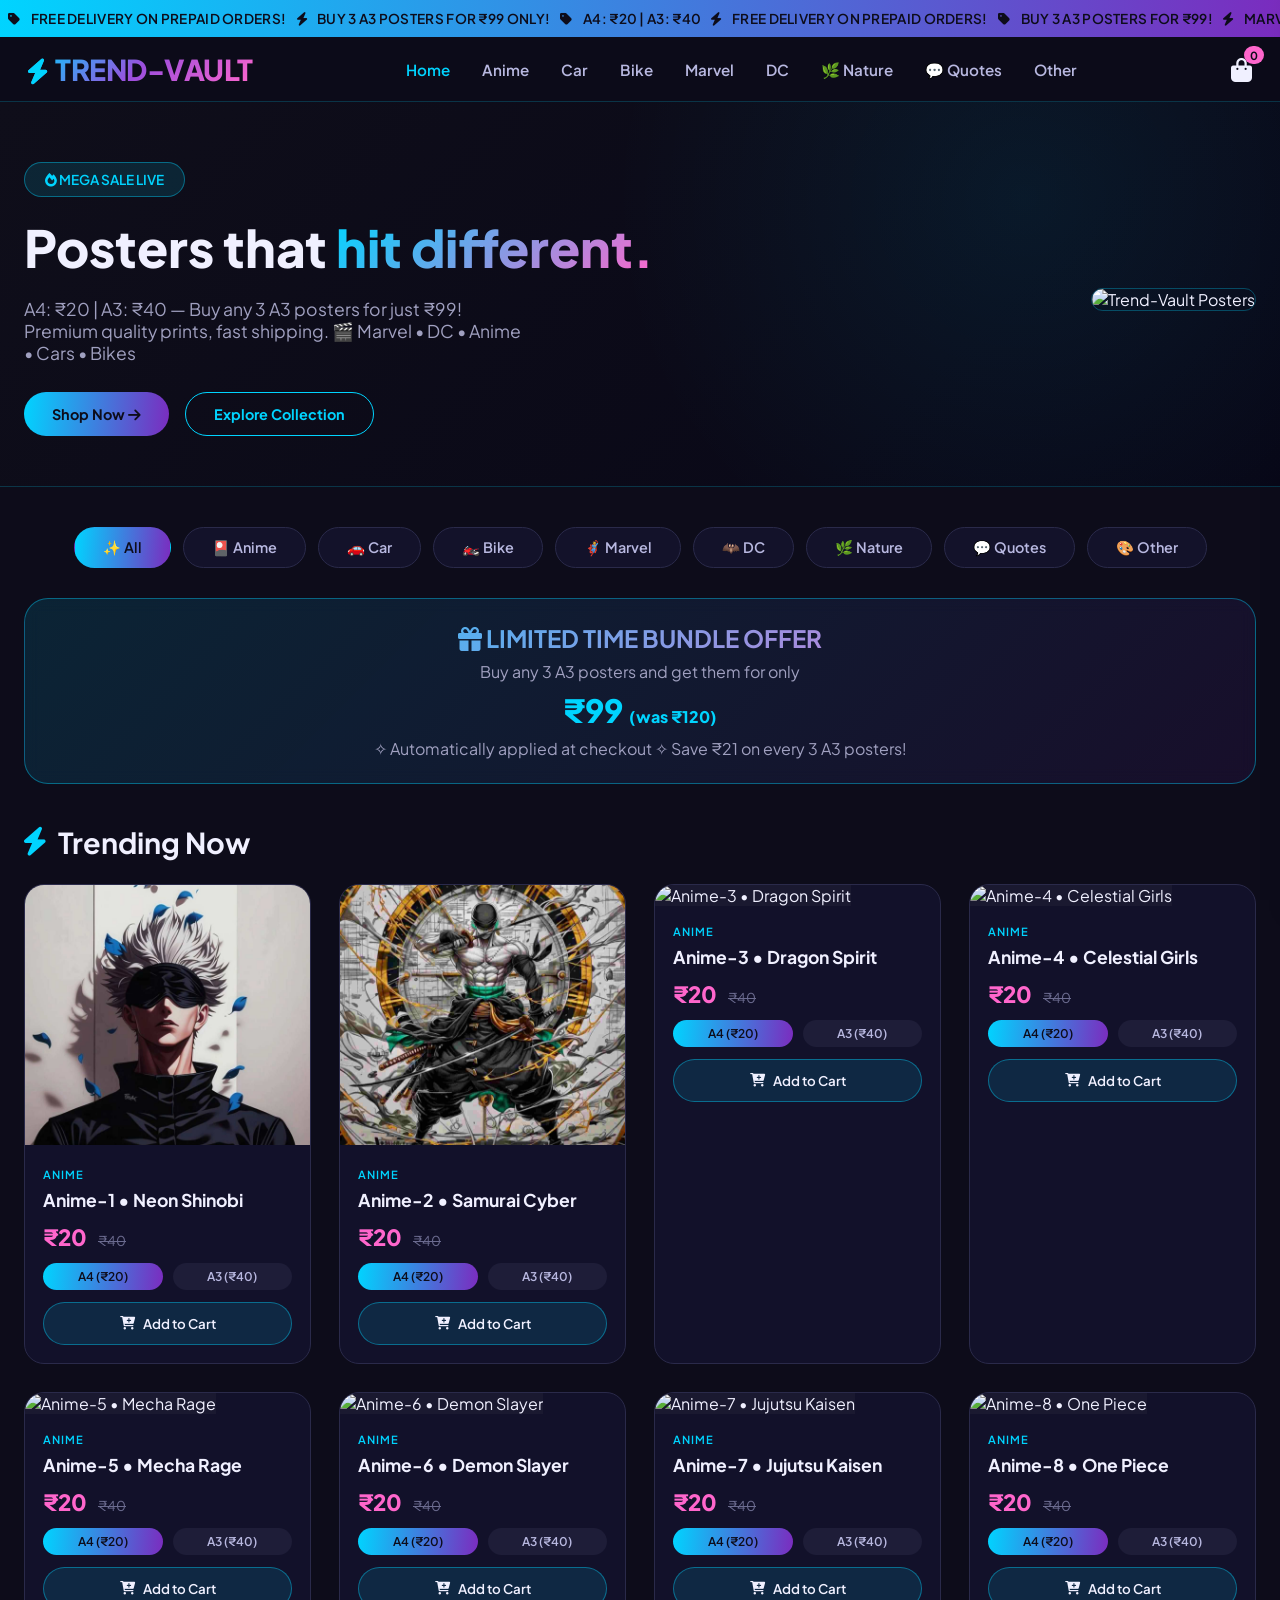
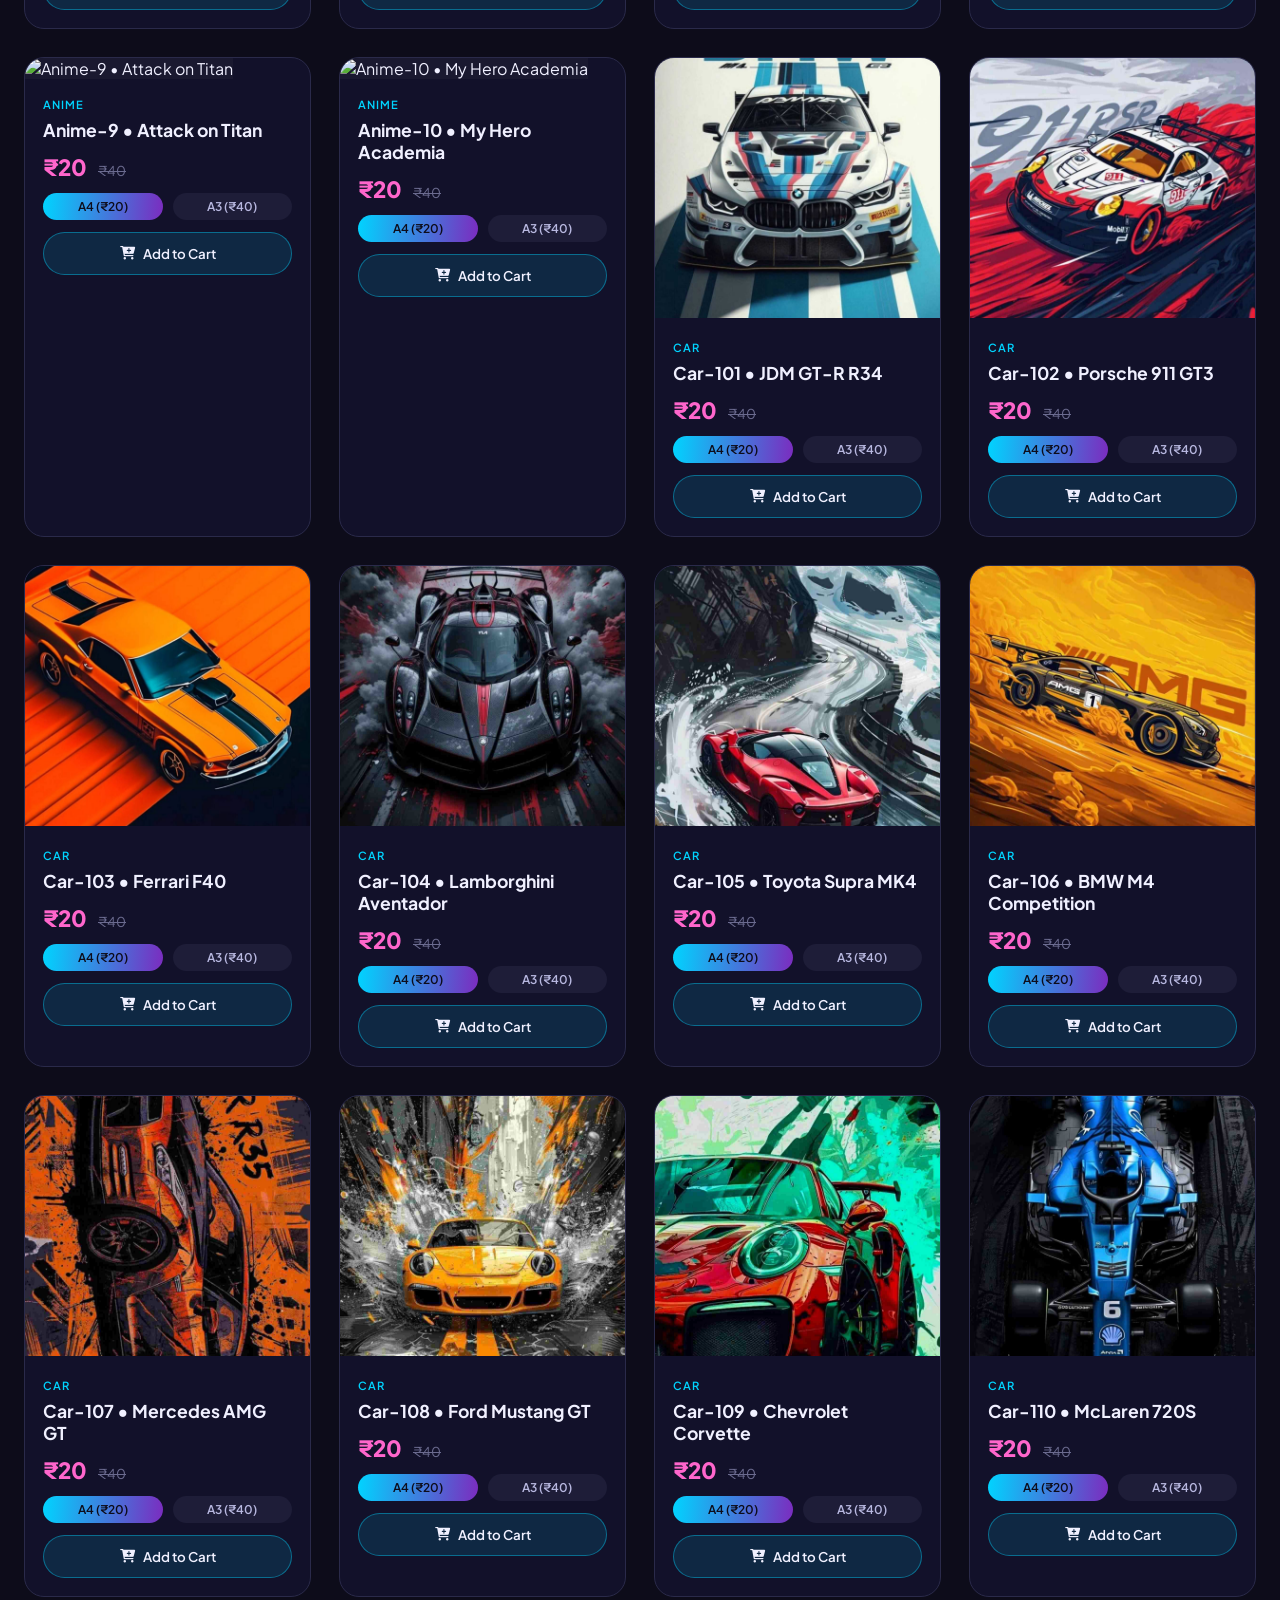
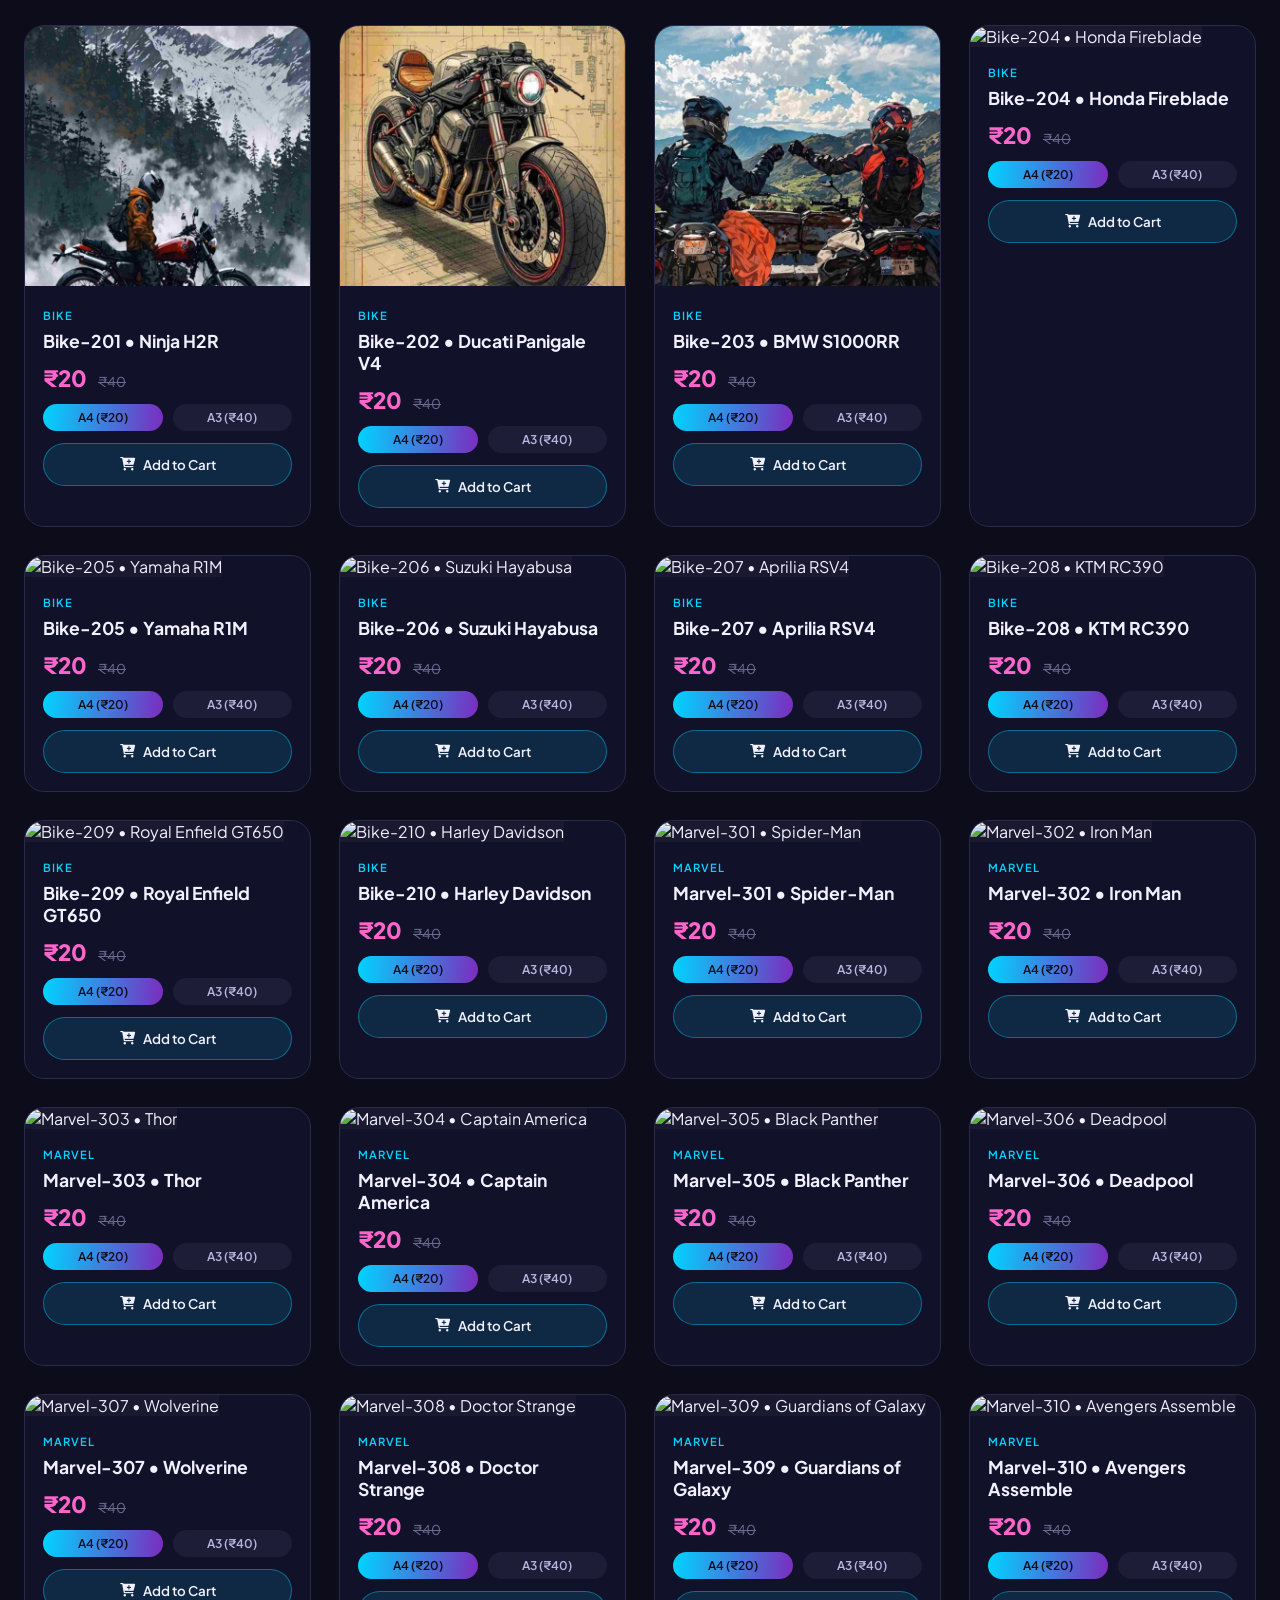
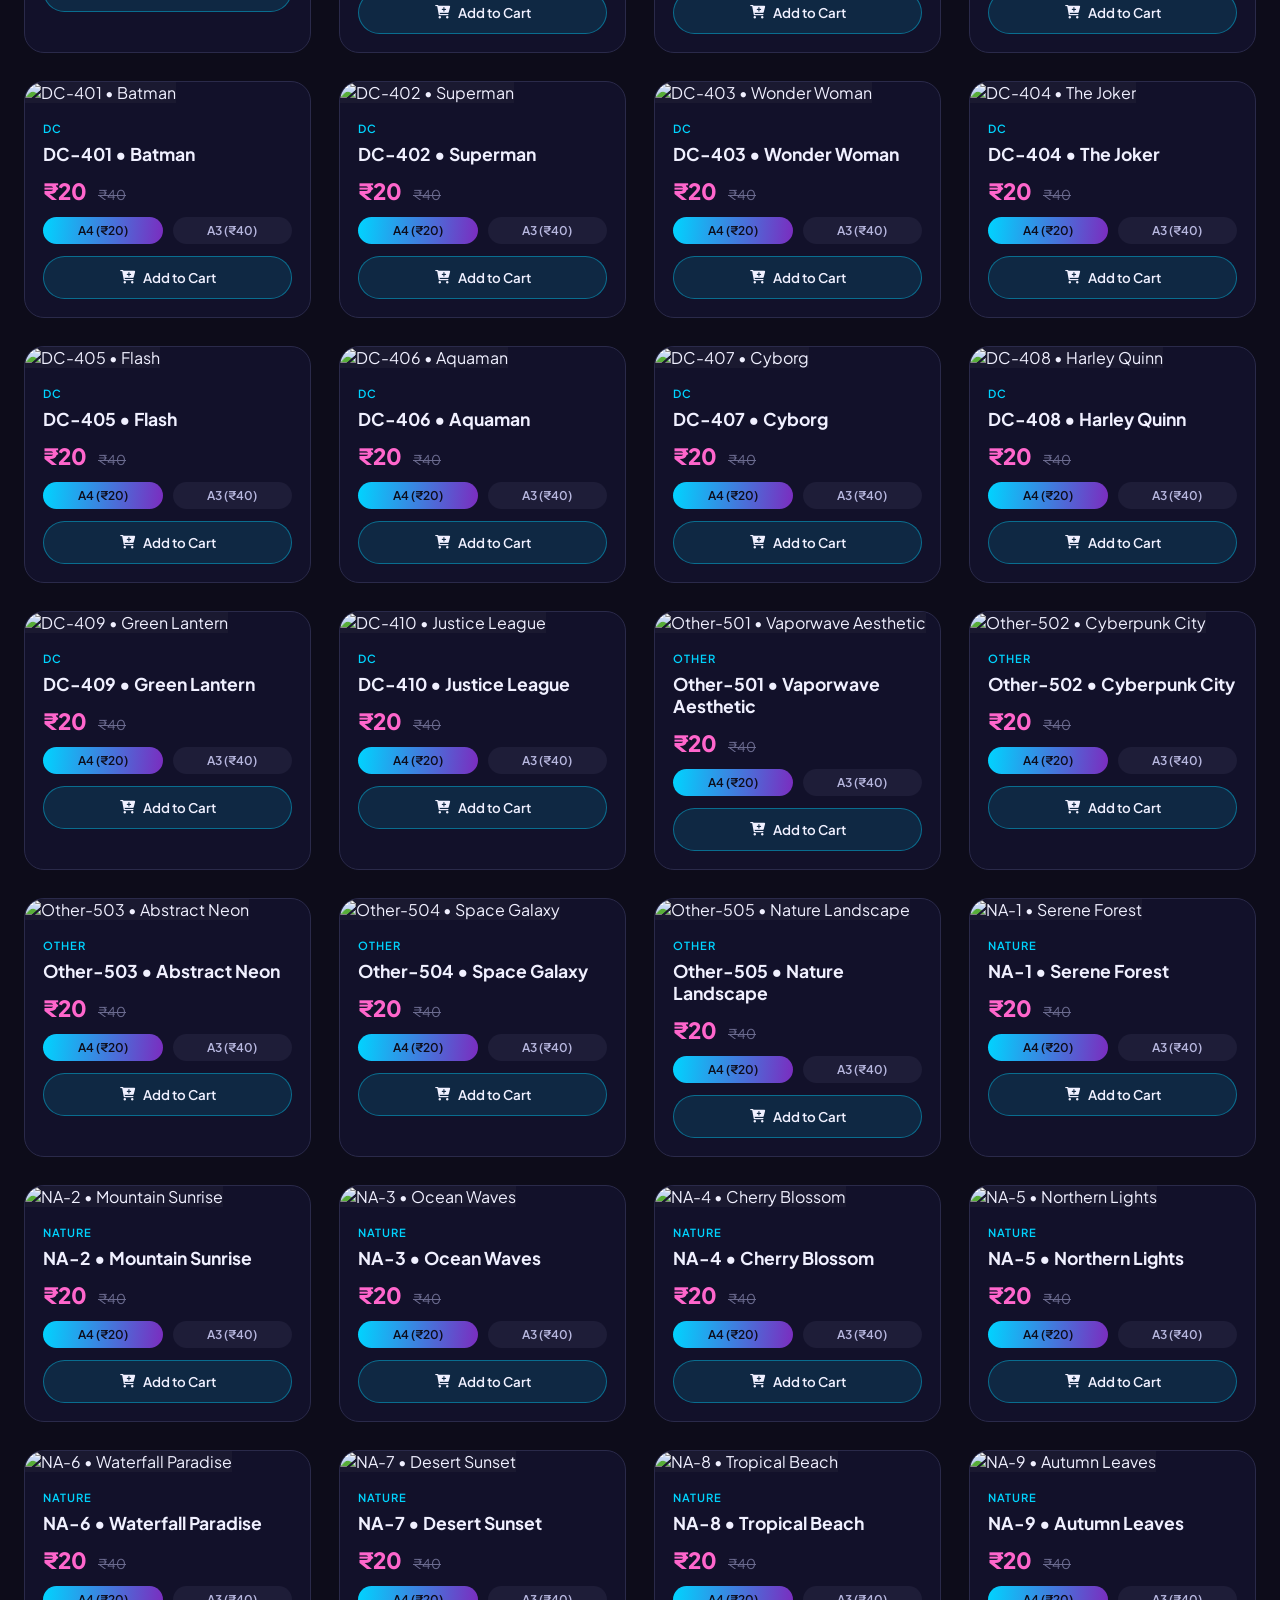
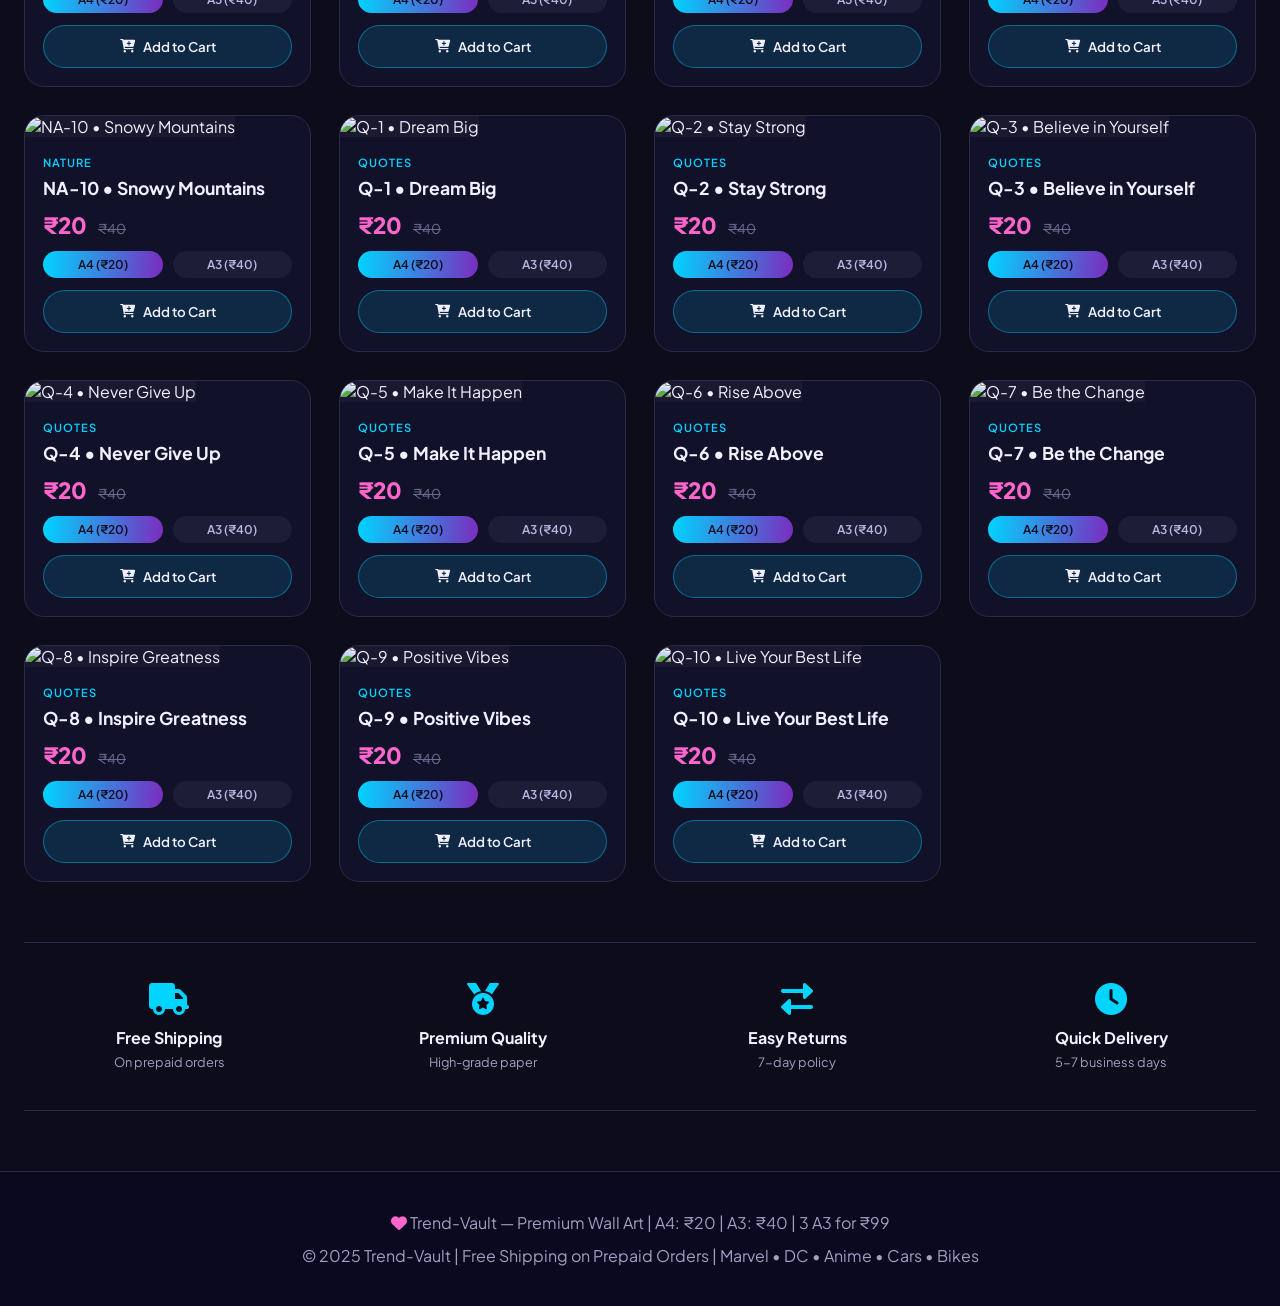
==== index.html @ ce0d3d3a "updated poster" ====
<!DOCTYPE html>
<html lang="en">
<head>
  <meta charset="UTF-8">
  <meta name="viewport" content="width=device-width, initial-scale=1.0, user-scalable=yes">
  <title>Trend-Vault | Anime, Car, Bike, Marvel, DC Posters — A3/A4 Sizes + Bundle Offer</title>
  <!-- Google Fonts -->
  <link href="https://fonts.googleapis.com/css2?family=Plus+Jakarta+Sans:wght@300;400;500;600;700;800&display=swap" rel="stylesheet">
  <!-- Font Awesome 6 -->
  <link rel="stylesheet" href="https://cdnjs.cloudflare.com/ajax/libs/font-awesome/6.0.0-beta3/css/all.min.css">
  <!-- Custom CSS -->
  <link rel="stylesheet" href="css/style.css">
  <link rel="stylesheet" href="css/responsive.css">
</head>
<body>

<!-- Announcement Bar -->
<div class="announcement-bar">
  <div class="marquee">
    <i class="fas fa-tag"></i> FREE DELIVERY ON PREPAID ORDERS! 
    <i class="fas fa-bolt"></i> BUY 3 A3 POSTERS FOR ₹99 ONLY! 
    <i class="fas fa-tag"></i> A4: ₹20 | A3: ₹40 
    <i class="fas fa-bolt"></i> FREE DELIVERY ON PREPAID ORDERS! 
    <i class="fas fa-tag"></i> BUY 3 A3 POSTERS FOR ₹99! 
    <i class="fas fa-bolt"></i> MARVEL & DC COLLECTIONS NOW AVAILABLE!
  </div>
</div>

<!-- Navbar -->
<div class="navbar">
  <div class="nav-container">
    <div class="logo"><i class="fas fa-bolt"></i> TREND-VAULT</div>
    <ul class="nav-links">
    <li><a href="#" data-filter="all" class="active">Home</a></li>
    <li><a href="#" data-filter="anime">Anime</a></li>
    <li><a href="#" data-filter="car">Car</a></li>
    <li><a href="#" data-filter="bike">Bike</a></li>
    <li><a href="#" data-filter="marvel">Marvel</a></li>
    <li><a href="#" data-filter="dc">DC</a></li>
    <li><a href="#" data-filter="nature">🌿 Nature</a></li>  <!-- NEW -->
    <li><a href="#" data-filter="quotes">💬 Quotes</a></li>  <!-- NEW -->
    <li><a href="#" data-filter="other">Other</a></li>
    </ul>
    <div class="cart-icon" id="cartIcon">
      <i class="fas fa-shopping-bag"></i>
      <span class="cart-count" id="cartCount">0</span>
    </div>
  </div>
</div>

<!-- Hero Section -->
<section class="hero">
  <div class="container hero-content">
    <div class="hero-text">
      <div class="offer-tag"><i class="fas fa-fire"></i> MEGA SALE LIVE</div>
      <h1>Posters that <span class="gradient">hit different.</span></h1>
      <p>A4: ₹20 | A3: ₹40 — Buy any 3 A3 posters for just ₹99! Premium quality prints, fast shipping. 🎬 Marvel • DC • Anime • Cars • Bikes</p>
      <div class="btn-group">
        <button class="btn btn-primary" id="shopNowBtn">Shop Now <i class="fas fa-arrow-right"></i></button>
        <button class="btn btn-outline" id="exploreBtn">Explore Collection</button>
      </div>
    </div>
    <div class="hero-image">
      <img src="https://placehold.co/500x450/13122A/00D4FF?text=TREND+VAULT" alt="Trend-Vault Posters">
    </div>
  </div>
</section>

<!-- Main Content -->
<div class="container">
 <div class="categories" id="categoryFilters">
  <div class="cat-badge active" data-filter="all">✨ All</div>
  <div class="cat-badge" data-filter="anime">🎴 Anime</div>
  <div class="cat-badge" data-filter="car">🚗 Car</div>
  <div class="cat-badge" data-filter="bike">🏍️ Bike</div>
  <div class="cat-badge" data-filter="marvel">🦸 Marvel</div>
  <div class="cat-badge" data-filter="dc">🦇 DC</div>
  <div class="cat-badge" data-filter="nature">🌿 Nature</div>  <!-- NEW -->
  <div class="cat-badge" data-filter="quotes">💬 Quotes</div>  <!-- NEW -->
  <div class="cat-badge" data-filter="other">🎨 Other</div>
</div>

  <div class="offer-banner">
    <h3><i class="fas fa-gift"></i> LIMITED TIME BUNDLE OFFER</h3>
    <p>Buy any 3 A3 posters and get them for only</p>
    <div class="highlight">₹99 <span style="font-size: 1rem;">(was ₹120)</span></div>
    <p>✧ Automatically applied at checkout ✧ Save ₹21 on every 3 A3 posters!</p>
  </div>

  <div class="section-title">
    <i class="fas fa-bolt"></i> Trending Now
  </div>
  <div class="products-grid" id="productsGrid"></div>

  <div class="features">
    <div class="feature"><i class="fas fa-truck"></i><h4>Free Shipping</h4><p>On prepaid orders</p></div>
    <div class="feature"><i class="fas fa-medal"></i><h4>Premium Quality</h4><p>High-grade paper</p></div>
    <div class="feature"><i class="fas fa-exchange-alt"></i><h4>Easy Returns</h4><p>7-day policy</p></div>
    <div class="feature"><i class="fas fa-clock"></i><h4>Quick Delivery</h4><p>5-7 business days</p></div>
  </div>
</div>

<!-- Footer -->
<footer>
  <div class="container">
    <p><i class="fas fa-heart" style="color:#FF66CC;"></i> Trend-Vault — Premium Wall Art | A4: ₹20 | A3: ₹40 | 3 A3 for ₹99</p>
    <p style="margin-top: 12px;">© 2025 Trend-Vault | Free Shipping on Prepaid Orders | Marvel • DC • Anime • Cars • Bikes</p>
  </div>
</footer>

<!-- Cart Sidebar -->
<div class="overlay" id="cartOverlay"></div>
<div class="cart-sidebar" id="cartSidebar">
  <div class="cart-header"><h3>Your Cart</h3><button class="close-cart" id="closeCartBtn">&times;</button></div>
  <ul class="cart-items" id="cartItemsList"><li style="text-align:center; color:#6B6B8F;">Cart is empty</li></ul>
  <div id="offerDiscountMsg" class="offer-discount" style="display:none;"></div>
  <div class="cart-total" id="cartTotalPrice">₹0</div>
  <button class="checkout-btn" id="checkoutBtn">Checkout →</button>
</div>
<div id="toastMsg" class="toast-msg">Added to cart</div>

<!-- JavaScript Files -->
<script src="js/products.js"></script>
<script src="js/cart.js"></script>
<script src="js/ui.js"></script>
<script src="js/main.js"></script>
</body>
</html>
---- css/style.css ----
/* Base Styles */
* {
  margin: 0;
  padding: 0;
  box-sizing: border-box;
}

body {
  font-family: 'Plus Jakarta Sans', sans-serif;
  background: #0D0C1A;
  color: #F0F0FF;
  scroll-behavior: smooth;
}

.container {
  max-width: 1400px;
  margin: 0 auto;
  padding: 0 24px;
}

/* Announcement Bar */
.announcement-bar {
  background: linear-gradient(95deg, #00D4FF, #7B2CBF);
  padding: 10px 0;
  text-align: center;
  font-size: 0.85rem;
  font-weight: 600;
  letter-spacing: 0.3px;
  overflow: hidden;
  white-space: nowrap;
  color: #0D0C1A;
}

.announcement-bar .marquee {
  display: inline-block;
  animation: marquee 25s linear infinite;
}

@keyframes marquee {
  0% { transform: translateX(0%); }
  100% { transform: translateX(-50%); }
}

.announcement-bar i {
  margin: 0 8px;
}

/* Navbar */
.navbar {
  background: rgba(13, 12, 26, 0.95);
  backdrop-filter: blur(12px);
  position: sticky;
  top: 0;
  z-index: 100;
  border-bottom: 1px solid rgba(0, 212, 255, 0.2);
}

.nav-container {
  display: flex;
  align-items: center;
  justify-content: space-between;
  flex-wrap: wrap;
  padding: 14px 28px;
  max-width: 1440px;
  margin: 0 auto;
}

.logo {
  font-size: 1.8rem;
  font-weight: 800;
  background: linear-gradient(135deg, #00D4FF, #9D4EDD, #FF66CC);
  -webkit-background-clip: text;
  background-clip: text;
  color: transparent;
  letter-spacing: -0.5px;
}

.logo i {
  background: none;
  color: #00D4FF;
  font-size: 1.6rem;
  margin-right: 4px;
}

.nav-links {
  display: flex;
  gap: 32px;
  list-style: none;
  font-weight: 600;
}

.nav-links a {
  text-decoration: none;
  color: #B8B8E0;
  transition: 0.2s;
  font-size: 0.95rem;
}

.nav-links a:hover, .nav-links a.active {
  color: #00D4FF;
}

.cart-icon {
  position: relative;
  cursor: pointer;
  font-size: 1.5rem;
  color: #F0F0FF;
  transition: 0.2s;
}

.cart-icon:hover {
  color: #00D4FF;
}

.cart-count {
  position: absolute;
  top: -8px;
  right: -12px;
  background: #FF66CC;
  color: #0D0C1A;
  font-size: 0.7rem;
  font-weight: bold;
  border-radius: 30px;
  padding: 2px 6px;
  min-width: 20px;
  text-align: center;
}

/* Hero Section */
.hero {
  background: linear-gradient(135deg, #0F0E1A 0%, #080717 100%);
  padding: 60px 0 50px;
  border-bottom: 1px solid rgba(0, 212, 255, 0.2);
  position: relative;
  overflow: hidden;
}

.hero::before {
  content: "";
  position: absolute;
  top: -50%;
  right: -20%;
  width: 80%;
  height: 150%;
  background: radial-gradient(circle, rgba(0,212,255,0.08) 0%, transparent 70%);
  pointer-events: none;
}

.hero-content {
  display: flex;
  flex-wrap: wrap;
  align-items: center;
  justify-content: space-between;
  gap: 40px;
  position: relative;
  z-index: 2;
}

.hero-text {
  flex: 1;
}

.hero-text h1 {
  font-size: 3.2rem;
  font-weight: 800;
  line-height: 1.2;
  margin-bottom: 20px;
}

.hero-text h1 .gradient {
  background: linear-gradient(135deg, #00D4FF, #FF66CC);
  -webkit-background-clip: text;
  background-clip: text;
  color: transparent;
}

.hero-text p {
  font-size: 1.1rem;
  color: #A0A0C0;
  margin-bottom: 28px;
  max-width: 500px;
}

.offer-tag {
  background: rgba(0, 212, 255, 0.12);
  border: 1px solid rgba(0, 212, 255, 0.4);
  border-radius: 40px;
  padding: 8px 20px;
  display: inline-block;
  margin-bottom: 20px;
  font-size: 0.85rem;
  font-weight: 600;
  color: #00D4FF;
}

.btn-group {
  display: flex;
  gap: 16px;
  flex-wrap: wrap;
}

.btn {
  display: inline-block;
  padding: 12px 28px;
  border-radius: 40px;
  font-weight: 700;
  cursor: pointer;
  border: none;
  font-family: inherit;
  font-size: 0.9rem;
  transition: all 0.25s;
}

.btn-primary {
  background: linear-gradient(95deg, #00D4FF, #7B2CBF);
  color: #0D0C1A;
}

.btn-primary:hover {
  transform: translateY(-2px);
  box-shadow: 0 8px 20px rgba(0, 212, 255, 0.4);
}

.btn-outline {
  background: transparent;
  border: 1.5px solid #00D4FF;
  color: #00D4FF;
}

.btn-outline:hover {
  background: rgba(0, 212, 255, 0.1);
  border-color: #FF66CC;
  color: #FF66CC;
}

.hero-image img {
  max-width: 100%;
  border-radius: 24px;
  box-shadow: 0 20px 35px -12px rgba(0, 0, 0, 0.5);
  border: 1px solid rgba(0, 212, 255, 0.3);
}

/* Category Filters */
.categories {
  display: flex;
  justify-content: center;
  gap: 12px;
  flex-wrap: wrap;
  margin: 40px 0 30px;
}

.cat-badge {
  background: #13122A;
  border-radius: 60px;
  padding: 10px 28px;
  font-weight: 600;
  cursor: pointer;
  transition: all 0.2s;
  border: 1px solid #2A2A4A;
  color: #B8B8E0;
  font-size: 0.9rem;
}

.cat-badge.active, .cat-badge:hover {
  background: linear-gradient(95deg, #00D4FF, #7B2CBF);
  color: #0D0C1A;
  border-color: transparent;
}

/* Offer Banner */
.offer-banner {
  background: linear-gradient(135deg, rgba(0, 212, 255, 0.12), rgba(123, 44, 191, 0.1));
  border: 1px solid rgba(0, 212, 255, 0.4);
  border-radius: 24px;
  padding: 24px 32px;
  margin: 20px 0 40px;
  text-align: center;
  backdrop-filter: blur(8px);
}

.offer-banner h3 {
  font-size: 1.5rem;
  margin-bottom: 8px;
  background: linear-gradient(135deg, #00D4FF, #FF66CC);
  -webkit-background-clip: text;
  background-clip: text;
  color: transparent;
}

.offer-banner p {
  color: #A0A0C0;
}

.offer-banner .highlight {
  font-size: 2rem;
  font-weight: 800;
  color: #00D4FF;
  margin: 8px 0;
}

.section-title {
  font-size: 1.8rem;
  font-weight: 700;
  margin: 40px 0 24px;
  display: flex;
  align-items: center;
  gap: 12px;
}

.section-title i {
  color: #00D4FF;
}

/* Products Grid */
.products-grid {
  display: grid;
  grid-template-columns: repeat(auto-fill, minmax(280px, 1fr));
  gap: 28px;
  margin-bottom: 60px;
}

.product-card {
  background: #12112A;
  border-radius: 20px;
  overflow: hidden;
  transition: all 0.3s;
  border: 1px solid #2A2A4A;
}

.product-card:hover {
  transform: translateY(-6px);
  border-color: #00D4FF;
  box-shadow: 0 20px 30px -12px rgba(0, 212, 255, 0.2);
}

.product-img {
  width: 100%;
  height: 260px;
  object-fit: cover;
  background: #1A1930;
}

.product-info {
  padding: 18px;
}

.product-title {
  font-size: 1.1rem;
  font-weight: 700;
  margin-bottom: 6px;
}

.product-category {
  font-size: 0.7rem;
  text-transform: uppercase;
  letter-spacing: 1px;
  color: #00D4FF;
  font-weight: 600;
  margin-bottom: 8px;
}

.price-section {
  margin: 12px 0;
}

.current-price {
  font-size: 1.4rem;
  font-weight: 800;
  color: #FF66CC;
}

.original-price {
  font-size: 0.85rem;
  color: #6B6B8F;
  text-decoration: line-through;
  margin-left: 8px;
}

/* Size Selector */
.size-selector {
  display: flex;
  gap: 10px;
  margin: 12px 0;
}

.size-option {
  flex: 1;
  text-align: center;
  padding: 6px;
  border-radius: 30px;
  cursor: pointer;
  font-size: 0.75rem;
  font-weight: 600;
  background: #1E1D38;
  color: #B8B8E0;
  transition: 0.2s;
}

.size-option.selected {
  background: linear-gradient(95deg, #00D4FF, #7B2CBF);
  color: #0D0C1A;
}

.add-to-cart {
  width: 100%;
  background: rgba(0, 212, 255, 0.12);
  border: 1px solid rgba(0, 212, 255, 0.4);
  padding: 12px;
  border-radius: 40px;
  font-weight: 600;
  font-family: inherit;
  display: flex;
  align-items: center;
  justify-content: center;
  gap: 8px;
  cursor: pointer;
  transition: 0.2s;
  color: #F0F0FF;
  margin-top: 10px;
}

.add-to-cart:hover {
  background: linear-gradient(95deg, #00D4FF, #7B2CBF);
  border-color: transparent;
  color: #0D0C1A;
}

/* Features Section */
.features {
  display: grid;
  grid-template-columns: repeat(auto-fit, minmax(200px, 1fr));
  gap: 24px;
  margin: 60px 0;
  padding: 40px 0;
  border-top: 1px solid #2A2A4A;
  border-bottom: 1px solid #2A2A4A;
}

.feature {
  text-align: center;
}

.feature i {
  font-size: 2rem;
  color: #00D4FF;
  margin-bottom: 12px;
}

.feature h4 {
  font-size: 1rem;
  margin-bottom: 6px;
}

.feature p {
  font-size: 0.8rem;
  color: #A0A0C0;
}

/* Cart Sidebar */
.cart-sidebar {
  position: fixed;
  top: 0;
  right: -450px;
  width: 420px;
  max-width: 90vw;
  height: 100vh;
  background: #0F0E24;
  border-left: 1px solid #00D4FF;
  box-shadow: -5px 0 30px rgba(0, 0, 0, 0.5);
  z-index: 1000;
  transition: right 0.3s ease;
  display: flex;
  flex-direction: column;
  padding: 24px;
  overflow-y: auto;
}

.cart-sidebar.open {
  right: 0;
}

.cart-header {
  display: flex;
  justify-content: space-between;
  align-items: center;
  border-bottom: 1px solid #2A2A4A;
  padding-bottom: 16px;
  margin-bottom: 20px;
}

.close-cart {
  background: none;
  border: none;
  font-size: 1.6rem;
  cursor: pointer;
  color: #A0A0C0;
}

.cart-items {
  flex: 1;
  list-style: none;
}

.cart-item {
  display: flex;
  gap: 12px;
  margin-bottom: 20px;
  border-bottom: 1px solid #2A2A4A;
  padding-bottom: 12px;
}

.cart-item-img {
  width: 60px;
  height: 60px;
  object-fit: cover;
  border-radius: 12px;
  border: 1px solid #00D4FF;
}

.cart-item-title {
  font-weight: 600;
  font-size: 0.9rem;
}

.cart-item-size {
  font-size: 0.7rem;
  color: #00D4FF;
}

.cart-item-remove {
  background: none;
  border: none;
  color: #6B6B8F;
  cursor: pointer;
}

.offer-discount {
  background: rgba(0, 212, 255, 0.12);
  border-radius: 12px;
  padding: 12px;
  text-align: center;
  font-size: 0.85rem;
  margin: 12px 0;
  color: #00D4FF;
}

.cart-total {
  font-size: 1.5rem;
  font-weight: 800;
  border-top: 1px solid #2A2A4A;
  padding-top: 16px;
  margin: 16px 0;
  color: #FF66CC;
}

.checkout-btn {
  background: linear-gradient(95deg, #00D4FF, #7B2CBF);
  color: #0D0C1A;
  border: none;
  width: 100%;
  padding: 14px;
  border-radius: 40px;
  font-weight: bold;
  cursor: pointer;
}

.overlay {
  position: fixed;
  top: 0;
  left: 0;
  width: 100%;
  height: 100%;
  background: rgba(0, 0, 0, 0.7);
  backdrop-filter: blur(4px);
  z-index: 999;
  visibility: hidden;
  opacity: 0;
  transition: 0.2s;
}

.overlay.active {
  visibility: visible;
  opacity: 1;
}

footer {
  background: #0A0920;
  border-top: 1px solid #2A2A4A;
  padding: 40px 0;
  text-align: center;
  color: #A0A0C0;
  margin-top: 40px;
}

.toast-msg {
  position: fixed;
  bottom: 30px;
  left: 50%;
  transform: translateX(-50%);
  background: #1E1D38;
  border: 1px solid #00D4FF;
  color: #00D4FF;
  padding: 12px 24px;
  border-radius: 40px;
  z-index: 1100;
  opacity: 0;
  transition: 0.2s;
  pointer-events: none;
  font-weight: 600;
}
---- css/responsive.css ----
/* Mobile Responsive Styles */
@media (max-width: 1024px) {
  .hero-text h1 {
    font-size: 2.8rem;
  }
  
  .products-grid {
    grid-template-columns: repeat(auto-fill, minmax(260px, 1fr));
    gap: 20px;
  }
}

@media (max-width: 768px) {
  .nav-container {
    flex-direction: column;
    gap: 12px;
    padding: 12px 20px;
  }
  
  .nav-links {
    gap: 24px;
  }
  
  .hero-text h1 {
    font-size: 2.2rem;
  }
  
  .hero-text p {
    font-size: 1rem;
  }
  
  .hero-content {
    flex-direction: column;
    text-align: center;
  }
  
  .hero-text p {
    max-width: 100%;
  }
  
  .btn-group {
    justify-content: center;
  }
  
  .section-title {
    font-size: 1.5rem;
  }
  
  .offer-banner h3 {
    font-size: 1.2rem;
  }
  
  .offer-banner .highlight {
    font-size: 1.5rem;
  }
  
  .features {
    grid-template-columns: repeat(2, 1fr);
    gap: 20px;
  }
  
  .cart-sidebar {
    width: 380px;
  }
}

@media (max-width: 480px) {
  .container {
    padding: 0 16px;
  }
  
  .hero-text h1 {
    font-size: 1.8rem;
  }
  
  .cat-badge {
    padding: 6px 18px;
    font-size: 0.8rem;
  }
  
  .categories {
    gap: 8px;
  }
  
  .products-grid {
    grid-template-columns: 1fr;
    gap: 20px;
  }
  
  .features {
    grid-template-columns: 1fr;
    gap: 24px;
  }
  
  .cart-sidebar {
    width: 100vw;
    right: -100vw;
  }
  
  .product-img {
    height: 220px;
  }
  
  .btn {
    padding: 10px 20px;
    font-size: 0.85rem;
  }
}

@media (max-width: 360px) {
  .nav-links {
    gap: 16px;
  }
  
  .nav-links a {
    font-size: 0.85rem;
  }
  
  .logo {
    font-size: 1.5rem;
  }
}
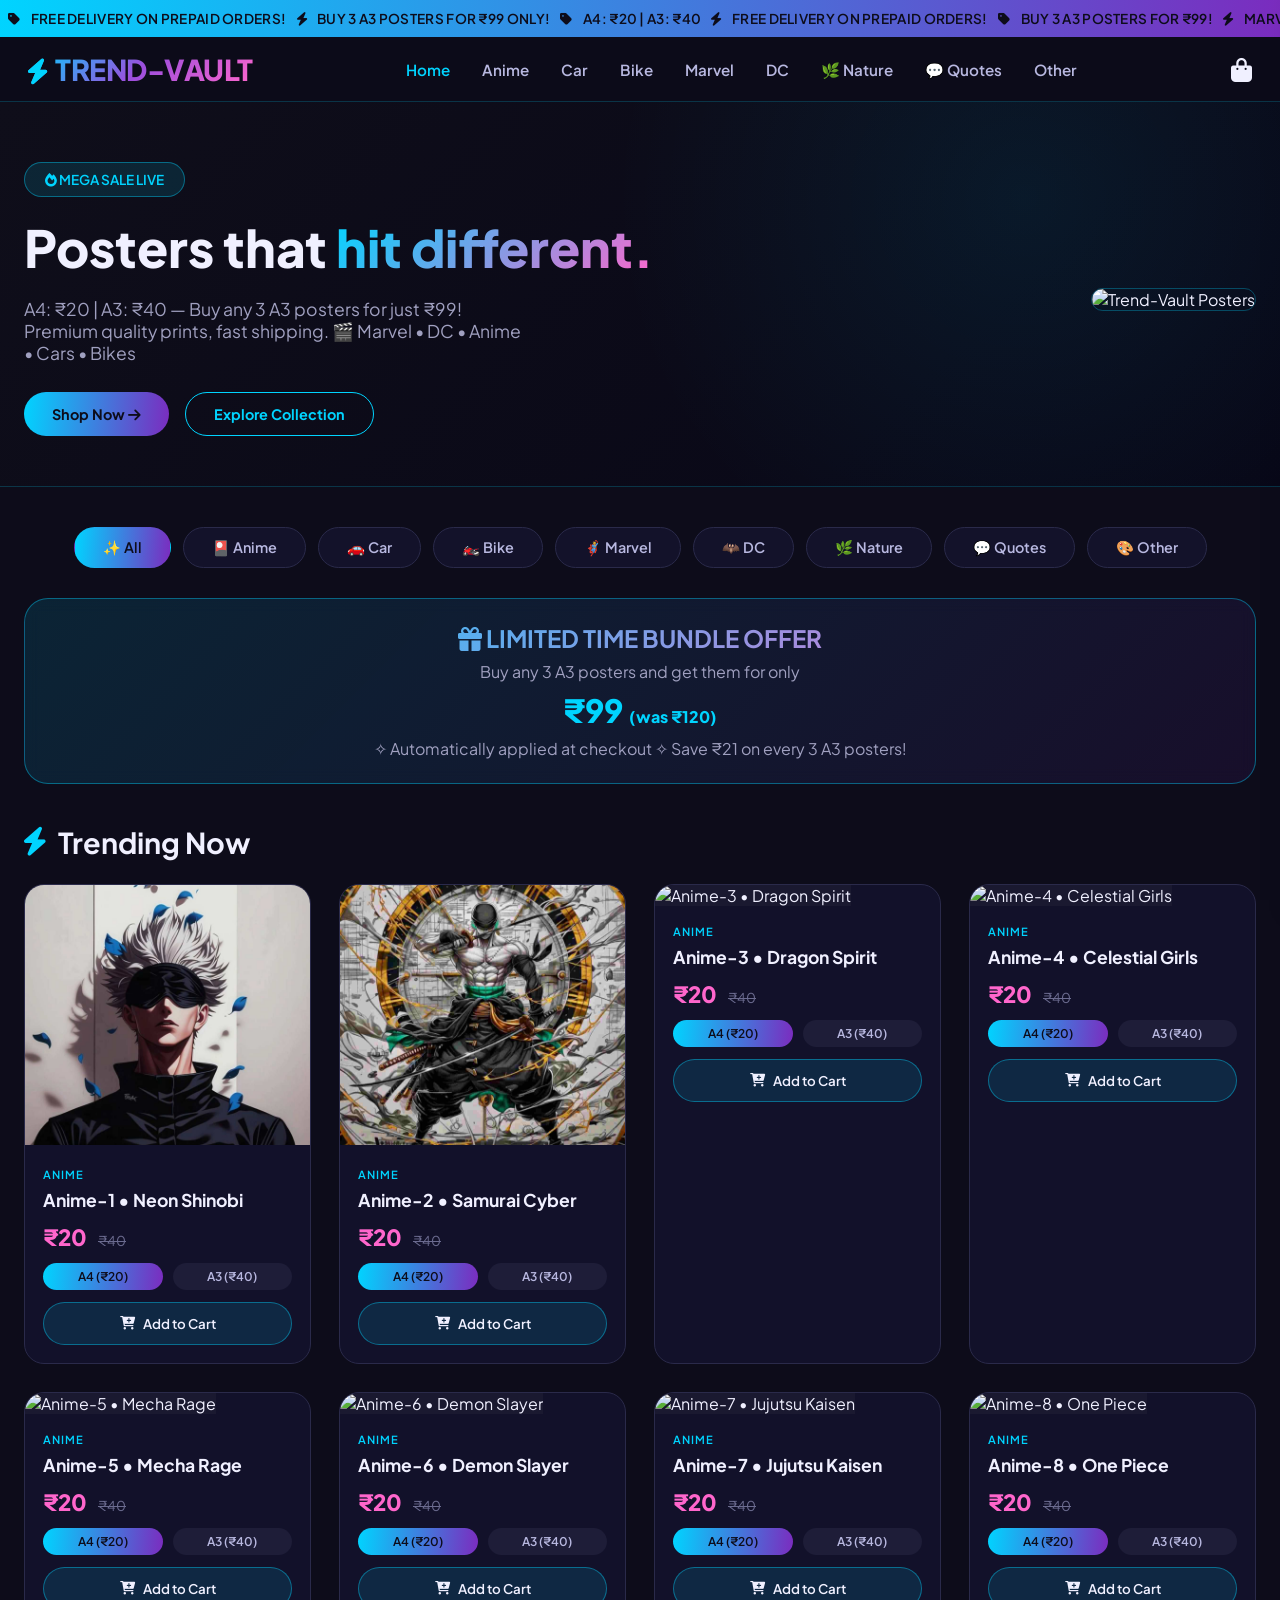
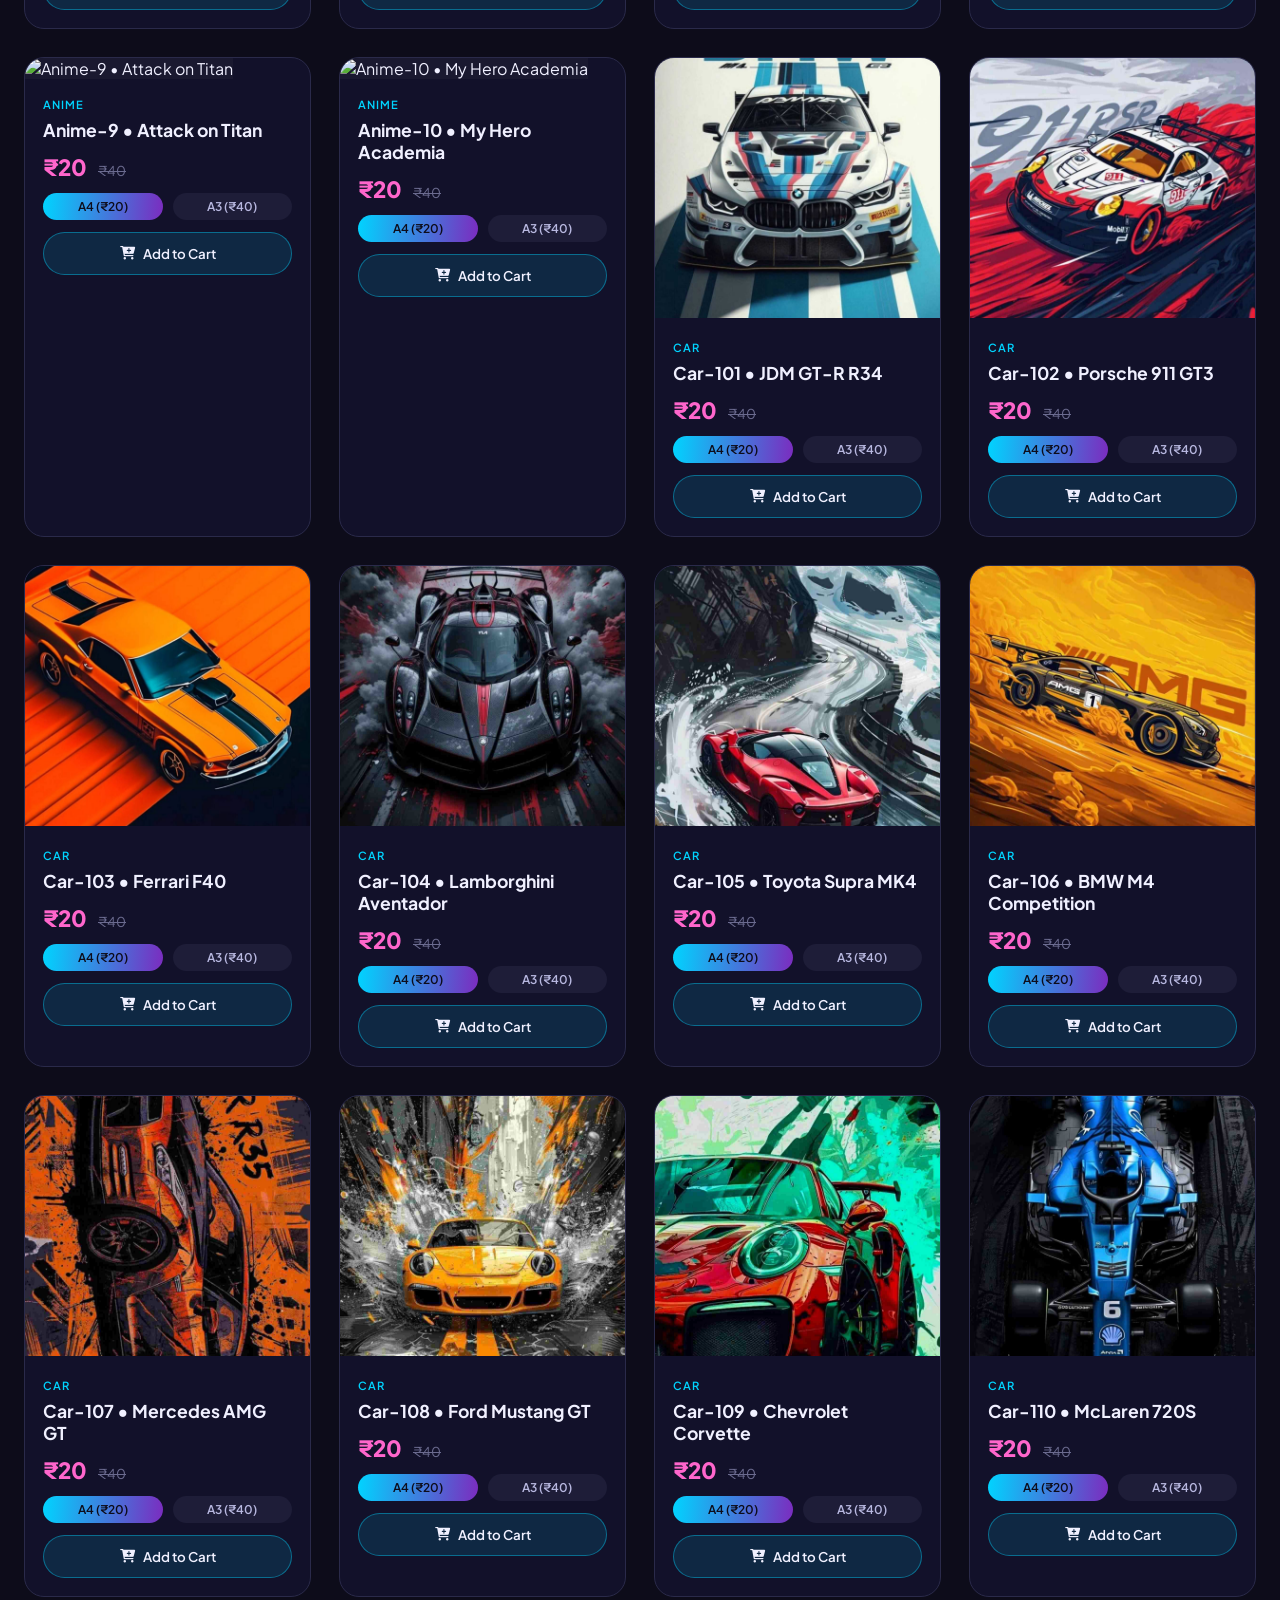
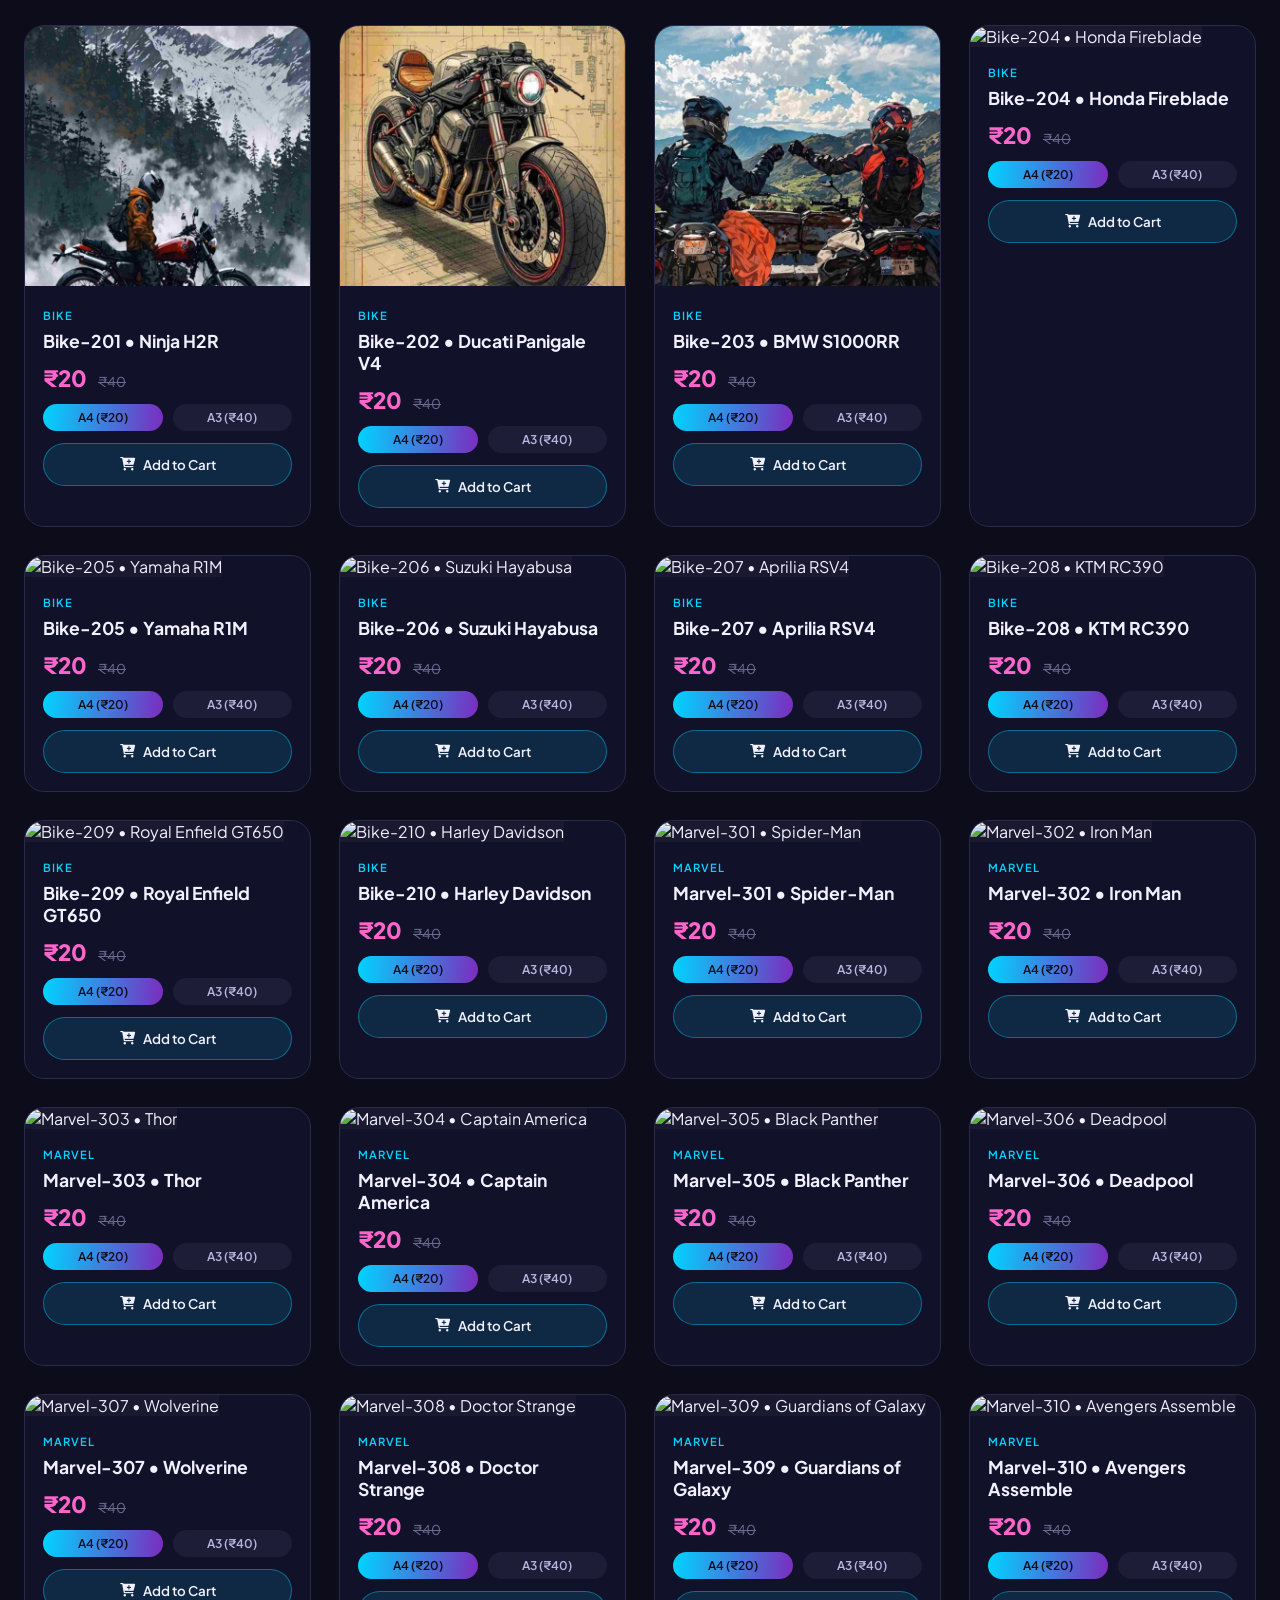
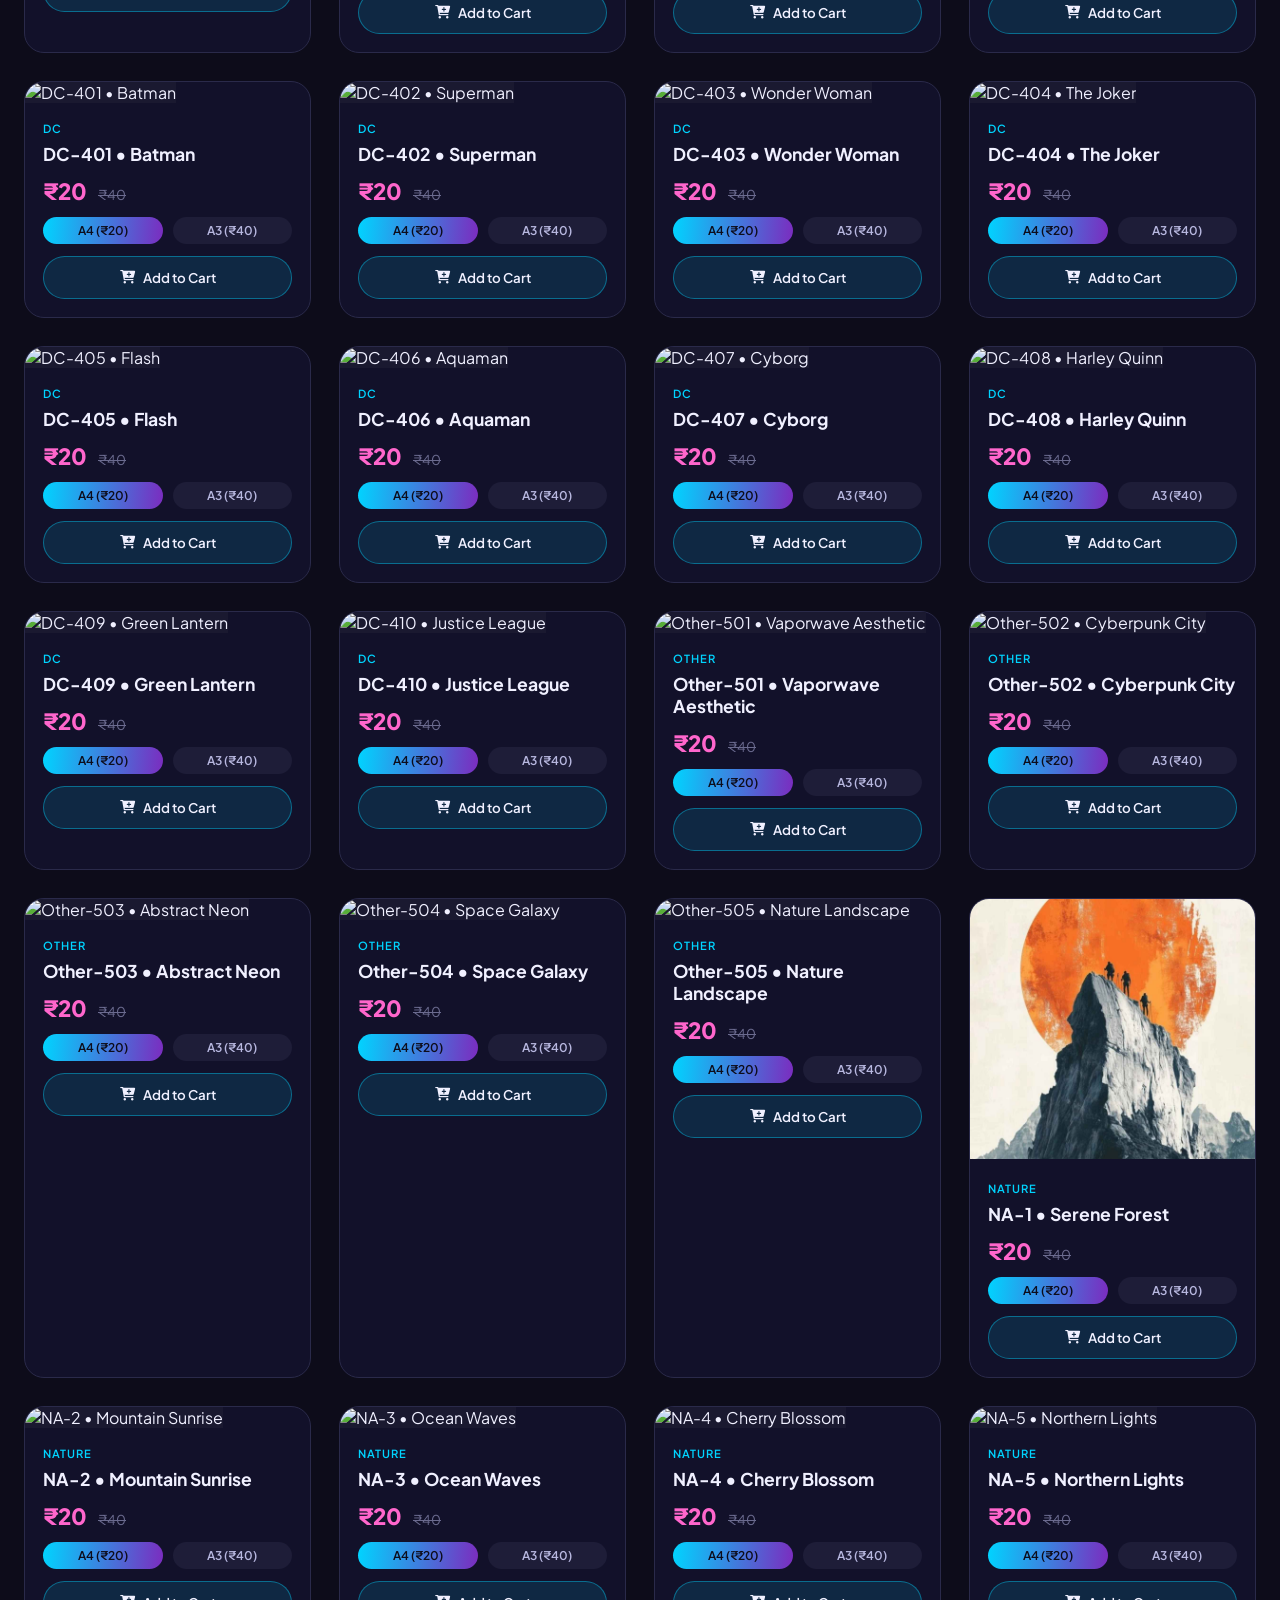
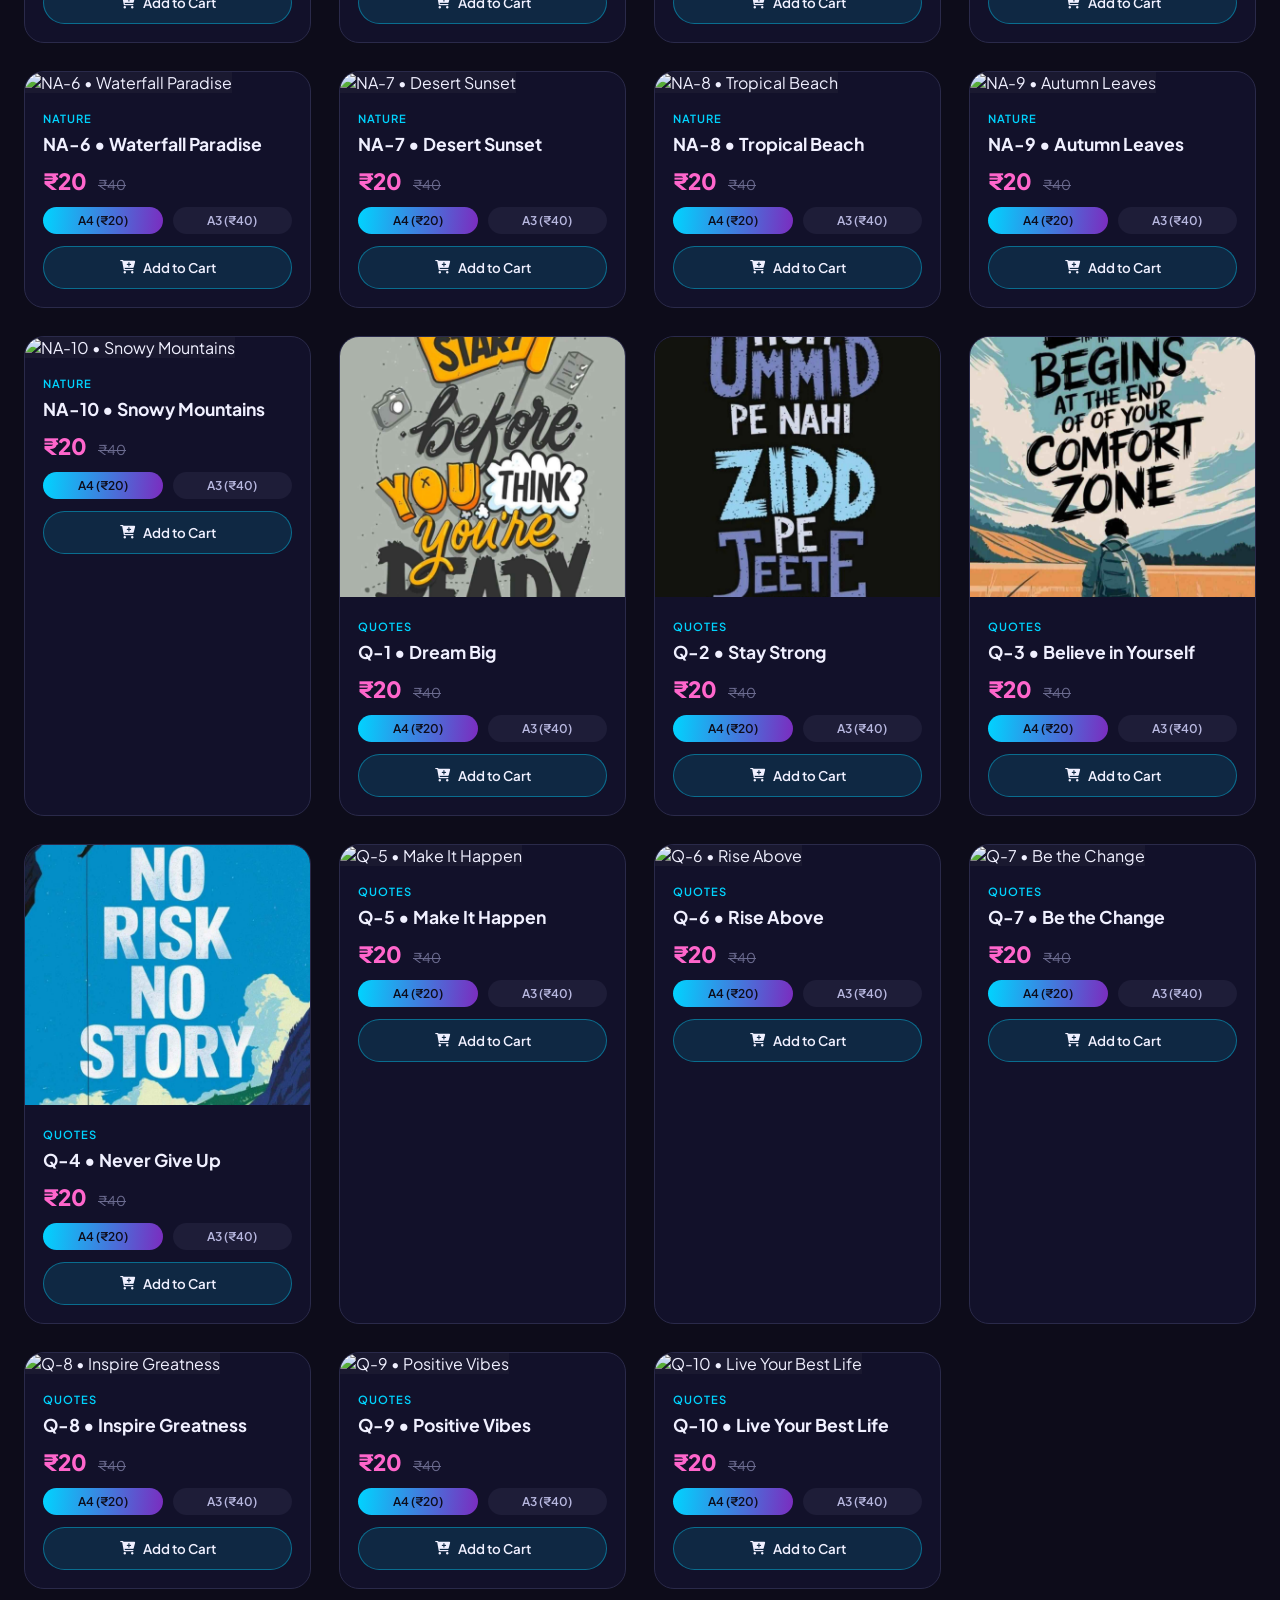
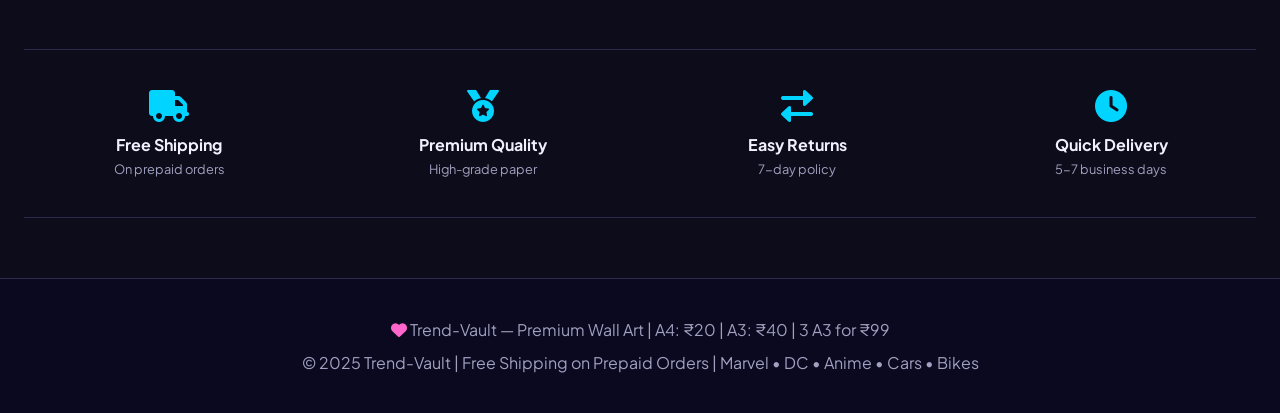
==== commit 818a7e97: "updated poster" ====
--- a/index.html
+++ b/index.html
@@ -111,11 +111,70 @@
 <!-- Cart Sidebar -->
 <div class="overlay" id="cartOverlay"></div>
 <div class="cart-sidebar" id="cartSidebar">
-  <div class="cart-header"><h3>Your Cart</h3><button class="close-cart" id="closeCartBtn">&times;</button></div>
-  <ul class="cart-items" id="cartItemsList"><li style="text-align:center; color:#6B6B8F;">Cart is empty</li></ul>
-  <div id="offerDiscountMsg" class="offer-discount" style="display:none;"></div>
-  <div class="cart-total" id="cartTotalPrice">₹0</div>
-  <button class="checkout-btn" id="checkoutBtn">Checkout →</button>
+  <div class="cart-header"><h3 id="cartTitle">Your Cart</h3><button class="close-cart" id="closeCartBtn">&times;</button></div>
+  
+  <!-- Cart Items View -->
+  <div id="cartView" style="display: flex; flex-direction: column; height: 100%;">
+    <ul class="cart-items" id="cartItemsList"><li style="text-align:center; color:#6B6B8F;">Cart is empty</li></ul>
+    <div id="offerDiscountMsg" class="offer-discount" style="display:none;"></div>
+    <div class="cart-total" id="cartTotalPrice">₹0</div>
+    <button class="checkout-btn" id="checkoutBtn">Checkout →</button>
+  </div>
+  
+  <!-- Address Form View -->
+  <div id="addressView" style="display: none; overflow-y: auto;">
+    <button id="backToCartBtn" style="background: none; border: none; color: #00D4FF; cursor: pointer; font-size: 1rem; margin-bottom: 10px;">← Back to Cart</button>
+    <form id="addressFormSidebar" style="display: flex; flex-direction: column; gap: 12px;">
+      <h3 style="color: #00D4FF; margin: 0;">📋 Delivery Details</h3>
+      
+      <div>
+        <label style="display: block; font-size: 0.9rem; margin-bottom: 4px; color: #A0A0C0;">Full Name *</label>
+        <input type="text" id="sidebarFullName" required placeholder="Enter your full name" autocomplete="name" style="width: 100%; padding: 8px; border: 1px solid #3A3A52; border-radius: 4px; background: #1F1F37; color: #FFF; box-sizing: border-box;">
+      </div>
+      
+      <div>
+        <label style="display: block; font-size: 0.9rem; margin-bottom: 4px; color: #A0A0C0;">Phone Number *</label>
+        <input type="tel" id="sidebarPhone" required placeholder="10-digit mobile" pattern="[0-9]{10}" autocomplete="tel" style="width: 100%; padding: 8px; border: 1px solid #3A3A52; border-radius: 4px; background: #1F1F37; color: #FFF; box-sizing: border-box;">
+      </div>
+      
+      <div>
+        <label style="display: block; font-size: 0.9rem; margin-bottom: 4px; color: #A0A0C0;">Email (Optional)</label>
+        <input type="email" id="sidebarEmail" placeholder="your@email.com" autocomplete="email" style="width: 100%; padding: 8px; border: 1px solid #3A3A52; border-radius: 4px; background: #1F1F37; color: #FFF; box-sizing: border-box;">
+      </div>
+      
+      <div>
+        <label style="display: block; font-size: 0.9rem; margin-bottom: 4px; color: #A0A0C0;">Address *</label>
+        <textarea id="sidebarAddress" required rows="2" placeholder="Street address, apartment, etc." autocomplete="street-address" style="width: 100%; padding: 8px; border: 1px solid #3A3A52; border-radius: 4px; background: #1F1F37; color: #FFF; box-sizing: border-box;"></textarea>
+      </div>
+      
+      <div style="display: grid; grid-template-columns: 1fr 1fr; gap: 8px;">
+        <div>
+          <label style="display: block; font-size: 0.9rem; margin-bottom: 4px; color: #A0A0C0;">City *</label>
+          <input type="text" id="sidebarCity" required placeholder="City" autocomplete="address-level2" style="width: 100%; padding: 8px; border: 1px solid #3A3A52; border-radius: 4px; background: #1F1F37; color: #FFF; box-sizing: border-box;">
+        </div>
+        <div>
+          <label style="display: block; font-size: 0.9rem; margin-bottom: 4px; color: #A0A0C0;">State *</label>
+          <input type="text" id="sidebarState" required placeholder="State" autocomplete="address-level1" style="width: 100%; padding: 8px; border: 1px solid #3A3A52; border-radius: 4px; background: #1F1F37; color: #FFF; box-sizing: border-box;">
+        </div>
+      </div>
+      
+      <div style="display: grid; grid-template-columns: 1fr 1fr; gap: 8px;">
+        <div>
+          <label style="display: block; font-size: 0.9rem; margin-bottom: 4px; color: #A0A0C0;">Pincode *</label>
+          <input type="text" id="sidebarPincode" required placeholder="6-digit PIN" pattern="[0-9]{6}" autocomplete="postal-code" style="width: 100%; padding: 8px; border: 1px solid #3A3A52; border-radius: 4px; background: #1F1F37; color: #FFF; box-sizing: border-box;">
+        </div>
+        <div>
+          <label style="display: block; font-size: 0.9rem; margin-bottom: 4px; color: #A0A0C0;">Landmark (Optional)</label>
+          <input type="text" id="sidebarLandmark" placeholder="Nearby landmark" style="width: 100%; padding: 8px; border: 1px solid #3A3A52; border-radius: 4px; background: #1F1F37; color: #FFF; box-sizing: border-box;">
+        </div>
+      </div>
+      
+      <div style="display: grid; grid-template-columns: 1fr 1fr; gap: 8px; margin-top: 12px;">
+        <button type="button" id="sidebarCancelBtn" style="padding: 10px; border: 1px solid #3A3A52; background: transparent; color: #A0A0C0; border-radius: 4px; cursor: pointer; font-weight: 600;">Cancel</button>
+        <button type="submit" id="sidebarSubmitBtn" style="padding: 10px; border: none; background: linear-gradient(135deg, #FF66CC, #00D4FF); color: #000; border-radius: 4px; cursor: pointer; font-weight: 600;">Place Order</button>
+      </div>
+    </form>
+  </div>
 </div>
 <div id="toastMsg" class="toast-msg">Added to cart</div>
 
--- a/css/style.css
+++ b/css/style.css
@@ -562,6 +562,19 @@
   border-radius: 40px;
   font-weight: bold;
   cursor: pointer;
+  transition: all 0.3s ease;
+}
+
+.checkout-btn:hover {
+  transform: translateY(-2px);
+  box-shadow: 0 8px 20px rgba(0, 212, 255, 0.4);
+}
+
+/* Disabled Checkout Button */
+.checkout-btn.disabled {
+  opacity: 0.6;
+  cursor: not-allowed;
+  pointer-events: none;
 }
 
 .overlay {
@@ -607,4 +620,394 @@
   transition: 0.2s;
   pointer-events: none;
   font-weight: 600;
+}
+
+/* ==================== NEW CART MODAL STYLES ==================== */
+
+/* Minimum Order Modal */
+.min-order-modal {
+  position: fixed;
+  top: 0;
+  left: 0;
+  width: 100%;
+  height: 100%;
+  background: rgba(0, 0, 0, 0.85);
+  backdrop-filter: blur(8px);
+  display: flex;
+  align-items: center;
+  justify-content: center;
+  z-index: 1100;
+  animation: fadeIn 0.3s ease;
+}
+
+.min-order-content {
+  background: linear-gradient(135deg, #12112A, #0F0E24);
+  padding: 30px;
+  border-radius: 20px;
+  text-align: center;
+  max-width: 400px;
+  width: 90%;
+  border: 1px solid rgba(0, 212, 255, 0.4);
+  box-shadow: 0 20px 40px rgba(0, 0, 0, 0.5);
+  animation: slideIn 0.3s ease;
+}
+
+.min-order-content h3 {
+  color: #FF66CC;
+  margin-bottom: 15px;
+  font-size: 1.5rem;
+}
+
+.min-order-content p {
+  margin: 10px 0;
+  color: #B8B8E0;
+  line-height: 1.5;
+}
+
+.min-order-content strong {
+  color: #00D4FF;
+  font-size: 1.2rem;
+}
+
+.continue-shopping-btn {
+  background: linear-gradient(95deg, #00D4FF, #7B2CBF);
+  color: #0D0C1A;
+  border: none;
+  padding: 12px 24px;
+  border-radius: 40px;
+  cursor: pointer;
+  margin-top: 20px;
+  font-size: 1rem;
+  font-weight: 700;
+  transition: all 0.3s ease;
+}
+
+.continue-shopping-btn:hover {
+  transform: translateY(-2px);
+  box-shadow: 0 8px 20px rgba(0, 212, 255, 0.4);
+}
+
+/* Address Modal */
+.address-modal {
+  position: fixed;
+  top: 0;
+  left: 0;
+  width: 100%;
+  height: 100%;
+  background: rgba(0, 0, 0, 0.85);
+  backdrop-filter: blur(8px);
+  display: flex;
+  align-items: center;
+  justify-content: center;
+  z-index: 1100;
+  overflow-y: auto;
+  animation: fadeIn 0.3s ease;
+}
+
+.address-content {
+  background: linear-gradient(135deg, #12112A, #0F0E24);
+  padding: 30px;
+  border-radius: 20px;
+  max-width: 550px;
+  width: 90%;
+  max-height: 90vh;
+  overflow-y: auto;
+  border: 1px solid rgba(0, 212, 255, 0.4);
+  box-shadow: 0 20px 40px rgba(0, 0, 0, 0.5);
+  animation: slideIn 0.3s ease;
+}
+
+.address-content h3 {
+  margin-bottom: 20px;
+  color: #00D4FF;
+  font-size: 1.5rem;
+  text-align: center;
+}
+
+/* Form Styles */
+.form-group {
+  margin-bottom: 18px;
+}
+
+.form-group label {
+  display: block;
+  margin-bottom: 6px;
+  color: #B8B8E0;
+  font-weight: 500;
+  font-size: 0.9rem;
+}
+
+.form-group label i {
+  margin-right: 6px;
+  color: #00D4FF;
+}
+
+.form-group input,
+.form-group textarea {
+  width: 100%;
+  padding: 12px;
+  background: #1A1930;
+  border: 1px solid #2A2A4A;
+  border-radius: 12px;
+  font-size: 14px;
+  color: #F0F0FF;
+  font-family: inherit;
+  transition: all 0.3s ease;
+  box-sizing: border-box;
+}
+
+.form-group input:focus,
+.form-group textarea:focus {
+  outline: none;
+  border-color: #00D4FF;
+  box-shadow: 0 0 8px rgba(0, 212, 255, 0.3);
+  background: #1E1D38;
+}
+
+.form-group input::placeholder,
+.form-group textarea::placeholder {
+  color: #6B6B8F;
+}
+
+.form-row {
+  display: flex;
+  gap: 15px;
+}
+
+.form-row .form-group {
+  flex: 1;
+}
+
+/* Form Actions */
+.form-actions {
+  display: flex;
+  gap: 12px;
+  margin-top: 25px;
+}
+
+.cancel-btn,
+.submit-order-btn {
+  flex: 1;
+  padding: 12px;
+  border: none;
+  border-radius: 40px;
+  cursor: pointer;
+  font-size: 1rem;
+  font-weight: 700;
+  transition: all 0.3s ease;
+  font-family: inherit;
+}
+
+.cancel-btn {
+  background: #2A2A4A;
+  color: #B8B8E0;
+}
+
+.cancel-btn:hover {
+  background: #3A3A5A;
+  transform: translateY(-2px);
+}
+
+.submit-order-btn {
+  background: linear-gradient(95deg, #25D366, #128C7E);
+  color: white;
+}
+
+.submit-order-btn:hover {
+  transform: translateY(-2px);
+  box-shadow: 0 8px 20px rgba(37, 211, 102, 0.3);
+}
+
+/* Toast Notification */
+.toast-notification {
+  position: fixed;
+  bottom: 30px;
+  left: 50%;
+  transform: translateX(-50%);
+  background: linear-gradient(95deg, #00D4FF, #7B2CBF);
+  color: #0D0C1A;
+  padding: 12px 24px;
+  border-radius: 40px;
+  z-index: 1200;
+  font-weight: 700;
+  font-size: 0.9rem;
+  box-shadow: 0 4px 15px rgba(0, 0, 0, 0.3);
+  animation: slideUp 0.3s ease;
+  white-space: nowrap;
+}
+
+/* Animations */
+@keyframes fadeIn {
+  from {
+    opacity: 0;
+  }
+  to {
+    opacity: 1;
+  }
+}
+
+@keyframes slideIn {
+  from {
+    transform: translateY(-50px);
+    opacity: 0;
+  }
+  to {
+    transform: translateY(0);
+    opacity: 1;
+  }
+}
+
+@keyframes slideUp {
+  from {
+    transform: translate(-50%, 100px);
+    opacity: 0;
+  }
+  to {
+    transform: translate(-50%, 0);
+    opacity: 1;
+  }
+}
+
+/* ==================== RESPONSIVE STYLES ==================== */
+
+/* Tablet and Mobile Devices */
+@media (max-width: 768px) {
+  .address-content {
+    padding: 20px;
+    width: 95%;
+  }
+  
+  .form-row {
+    flex-direction: column;
+    gap: 0;
+  }
+  
+  .min-order-content {
+    padding: 25px;
+    margin: 20px;
+    width: 90%;
+  }
+  
+  .min-order-content h3 {
+    font-size: 1.3rem;
+  }
+  
+  .form-actions {
+    flex-direction: column;
+  }
+  
+  .cancel-btn,
+  .submit-order-btn {
+    padding: 12px;
+  }
+  
+  .toast-notification {
+    bottom: 20px;
+    padding: 10px 20px;
+    font-size: 0.85rem;
+    white-space: nowrap;
+  }
+  
+  .cart-sidebar {
+    width: 90vw;
+    right: -90vw;
+  }
+}
+
+/* Small Mobile Devices */
+@media (max-width: 480px) {
+  .address-content {
+    padding: 18px;
+  }
+  
+  .address-content h3 {
+    font-size: 1.3rem;
+  }
+  
+  .form-group input,
+  .form-group textarea {
+    font-size: 16px; /* Prevents zoom on mobile */
+    padding: 10px;
+  }
+  
+  .min-order-content {
+    padding: 20px;
+  }
+  
+  .min-order-content h3 {
+    font-size: 1.2rem;
+  }
+  
+  .min-order-content p {
+    font-size: 0.9rem;
+  }
+  
+  .min-order-content strong {
+    font-size: 1rem;
+  }
+  
+  .continue-shopping-btn {
+    padding: 10px 20px;
+    font-size: 0.9rem;
+  }
+  
+  .toast-notification {
+    width: 90%;
+    text-align: center;
+    white-space: normal;
+    word-wrap: break-word;
+  }
+}
+
+/* Landscape Mode for Mobile */
+@media (max-width: 768px) and (orientation: landscape) {
+  .address-content {
+    max-height: 85vh;
+  }
+  
+  .form-group {
+    margin-bottom: 12px;
+  }
+  
+  .form-group input,
+  .form-group textarea {
+    padding: 8px;
+  }
+}
+
+/* Scrollbar Styling */
+.address-content::-webkit-scrollbar {
+  width: 8px;
+}
+
+.address-content::-webkit-scrollbar-track {
+  background: #1A1930;
+  border-radius: 10px;
+}
+
+.address-content::-webkit-scrollbar-thumb {
+  background: #00D4FF;
+  border-radius: 10px;
+}
+
+.address-content::-webkit-scrollbar-thumb:hover {
+  background: #7B2CBF;
+}
+
+/* Loading State for Submit Button */
+.submit-order-btn.loading {
+  opacity: 0.7;
+  cursor: not-allowed;
+  pointer-events: none;
+}
+
+.submit-order-btn.loading::after {
+  content: "...";
+  animation: dots 1.5s steps(4, end) infinite;
+}
+
+@keyframes dots {
+  0%, 20% { content: "."; }
+  40% { content: ".."; }
+  60%, 100% { content: "..."; }
 }
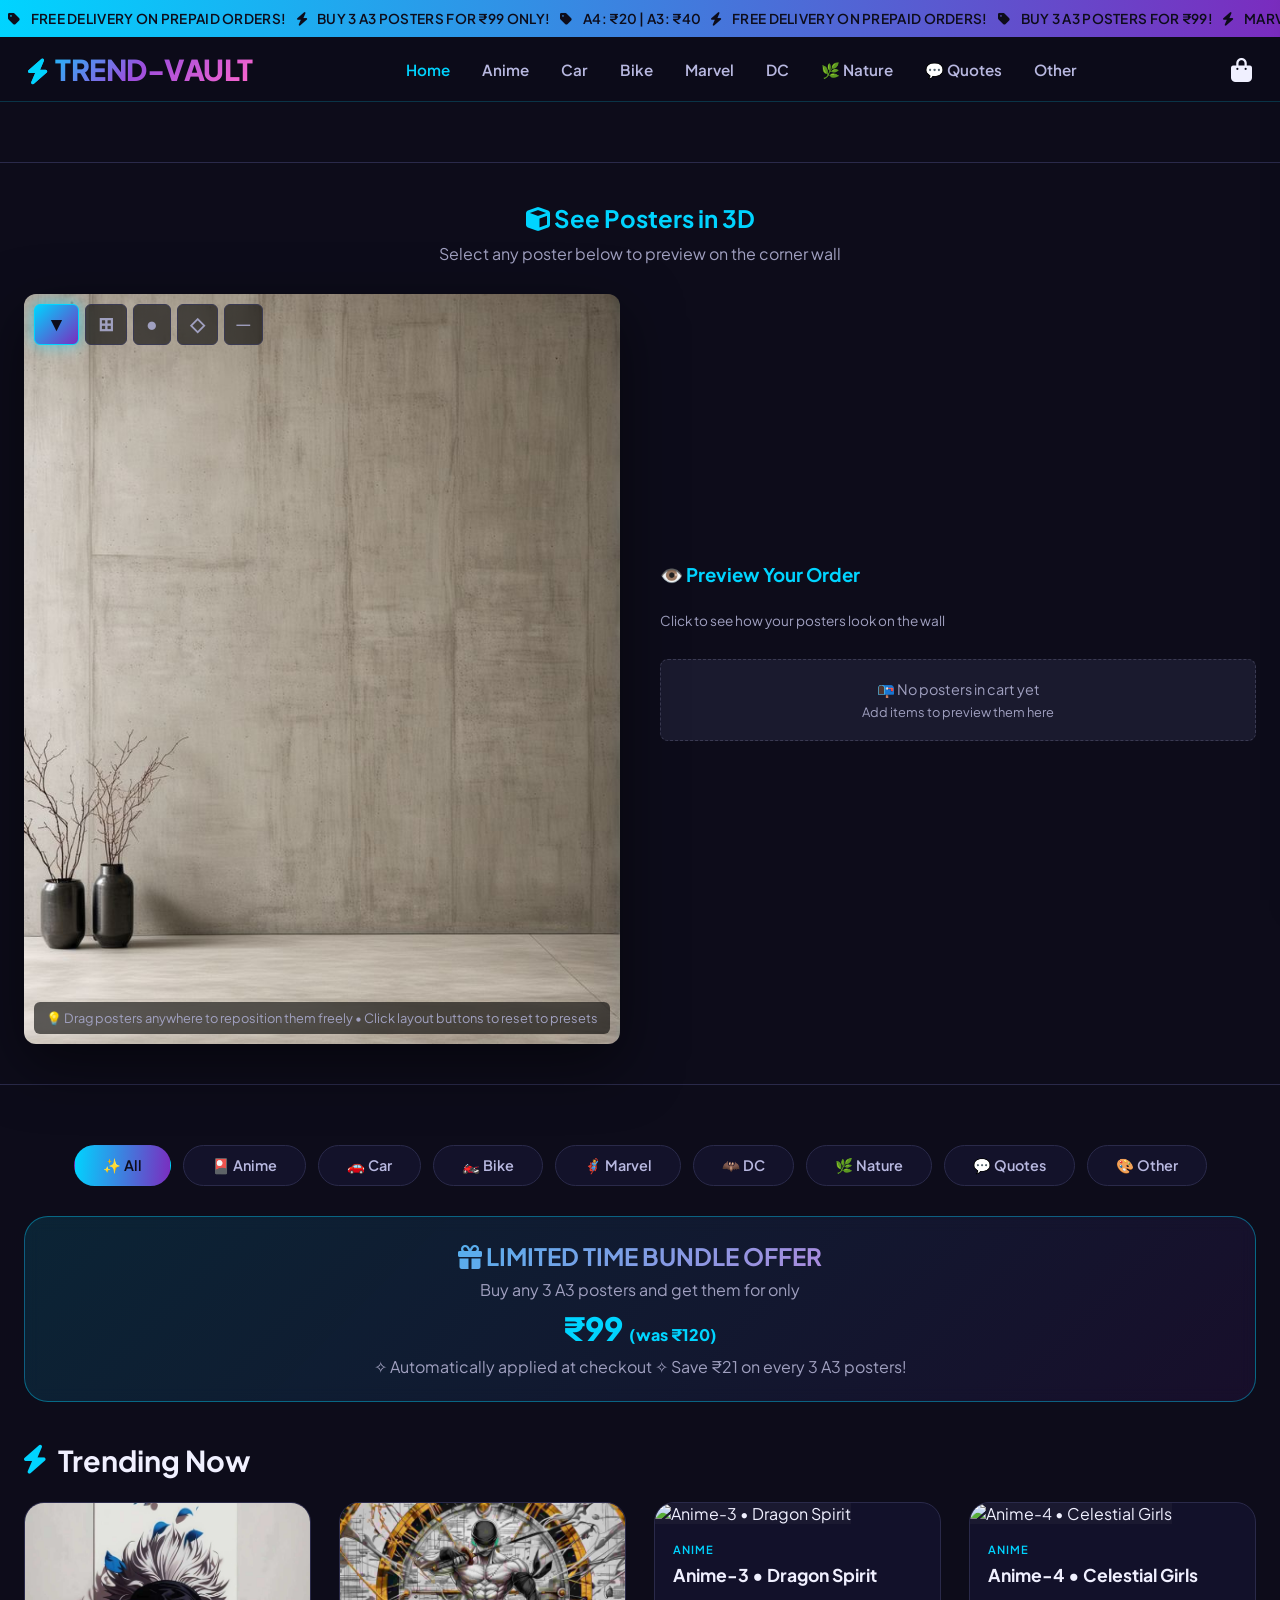
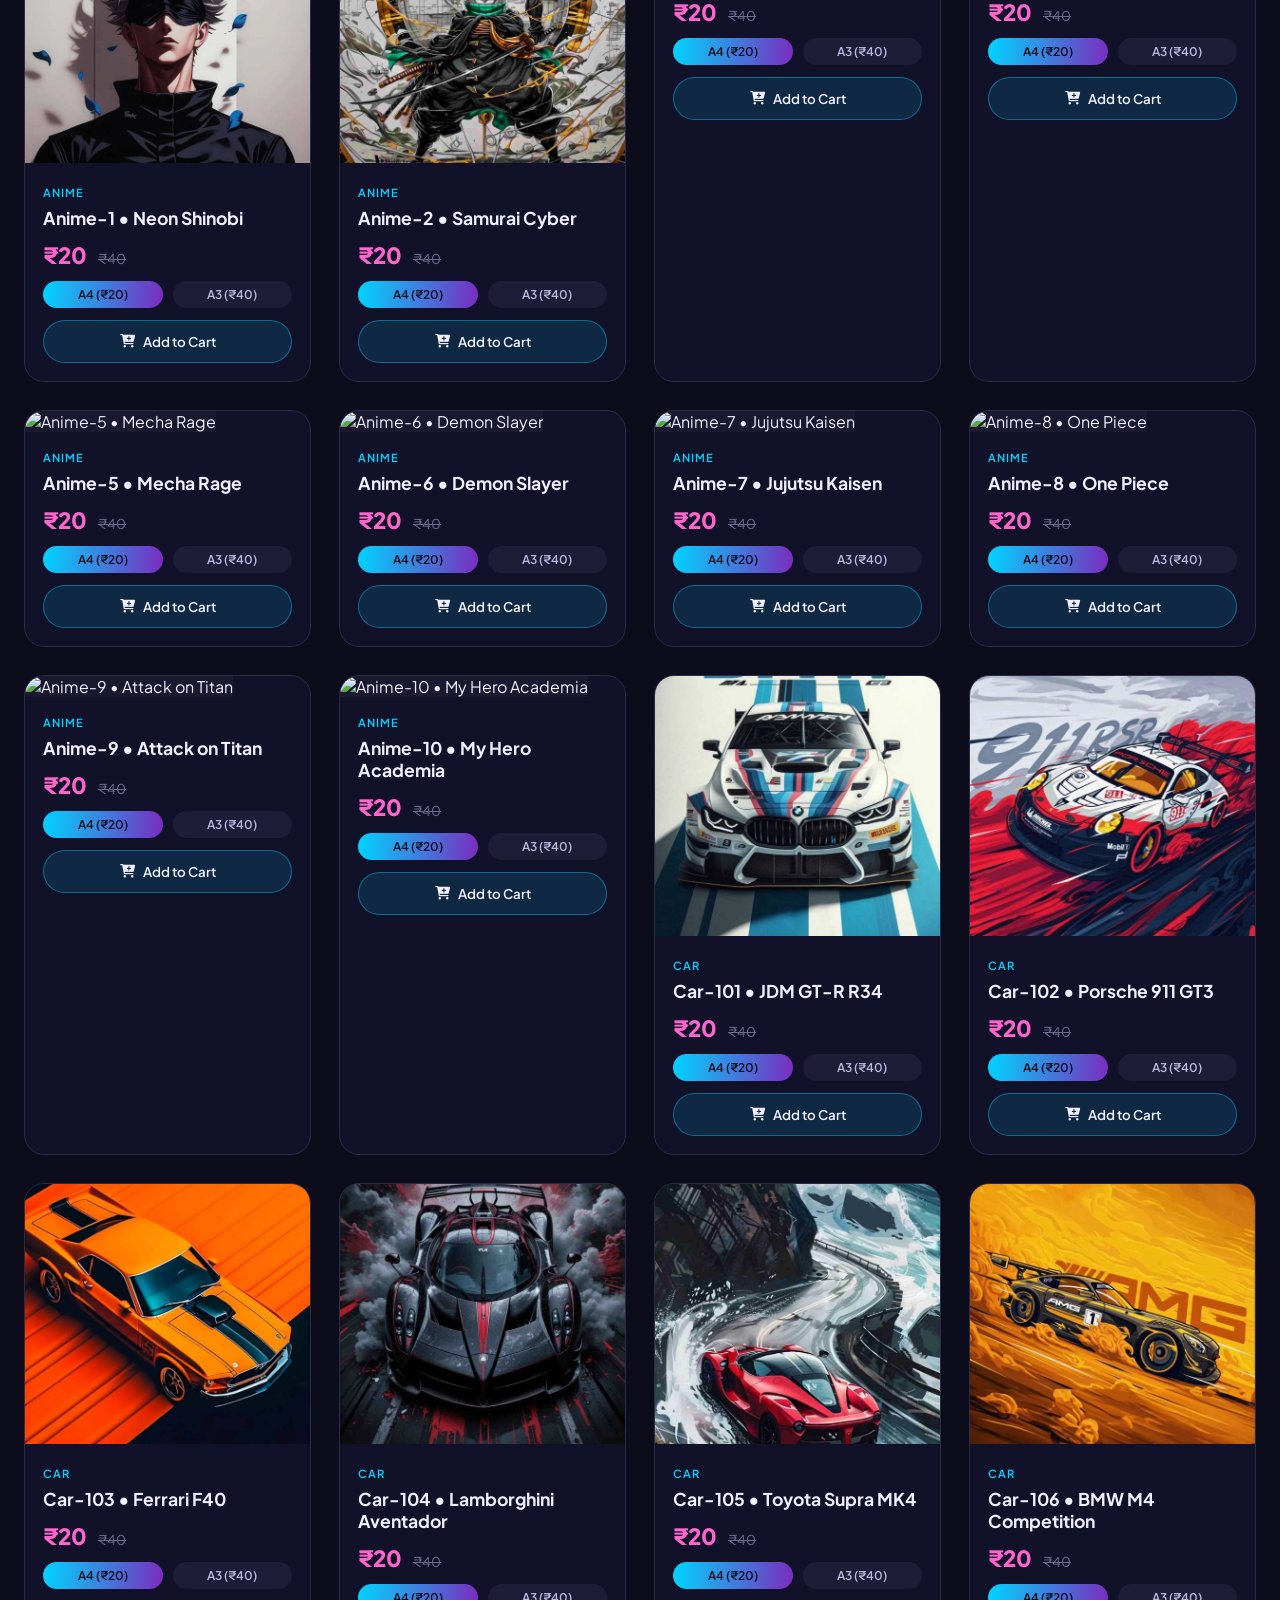
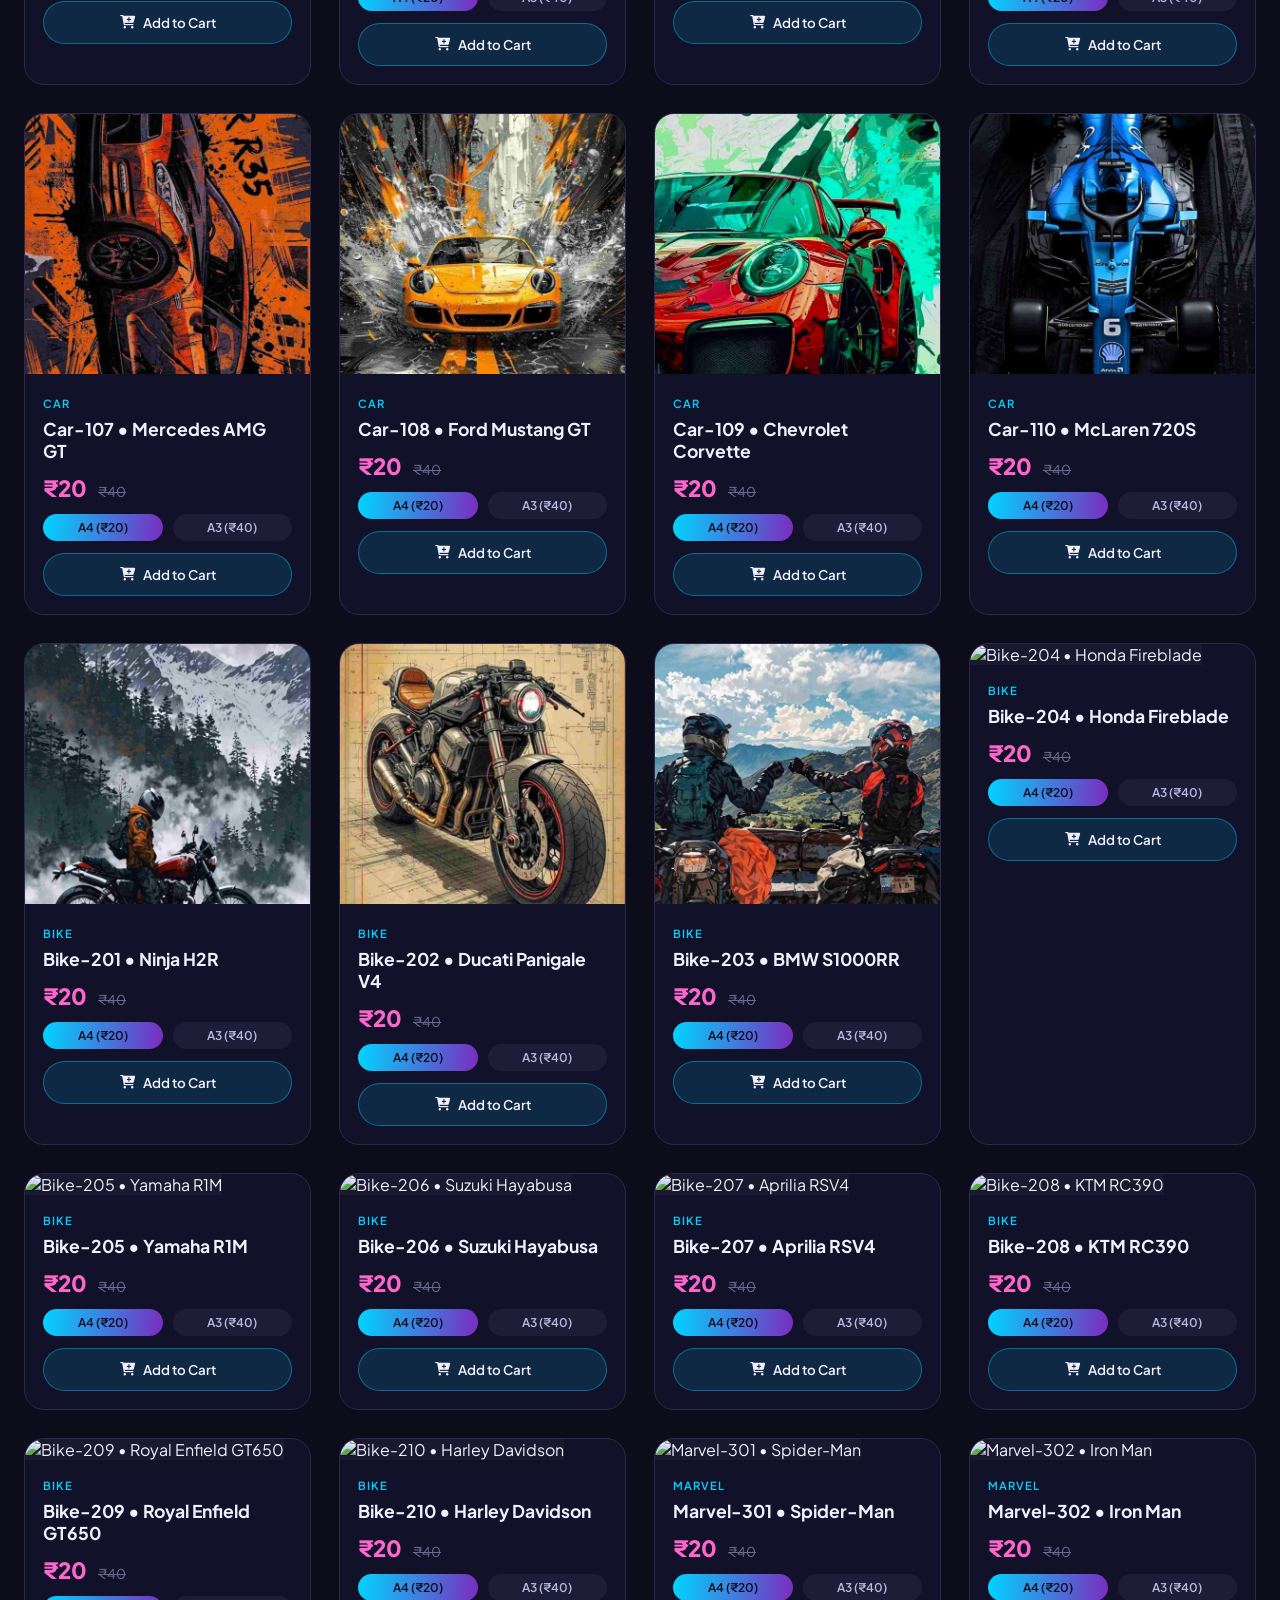
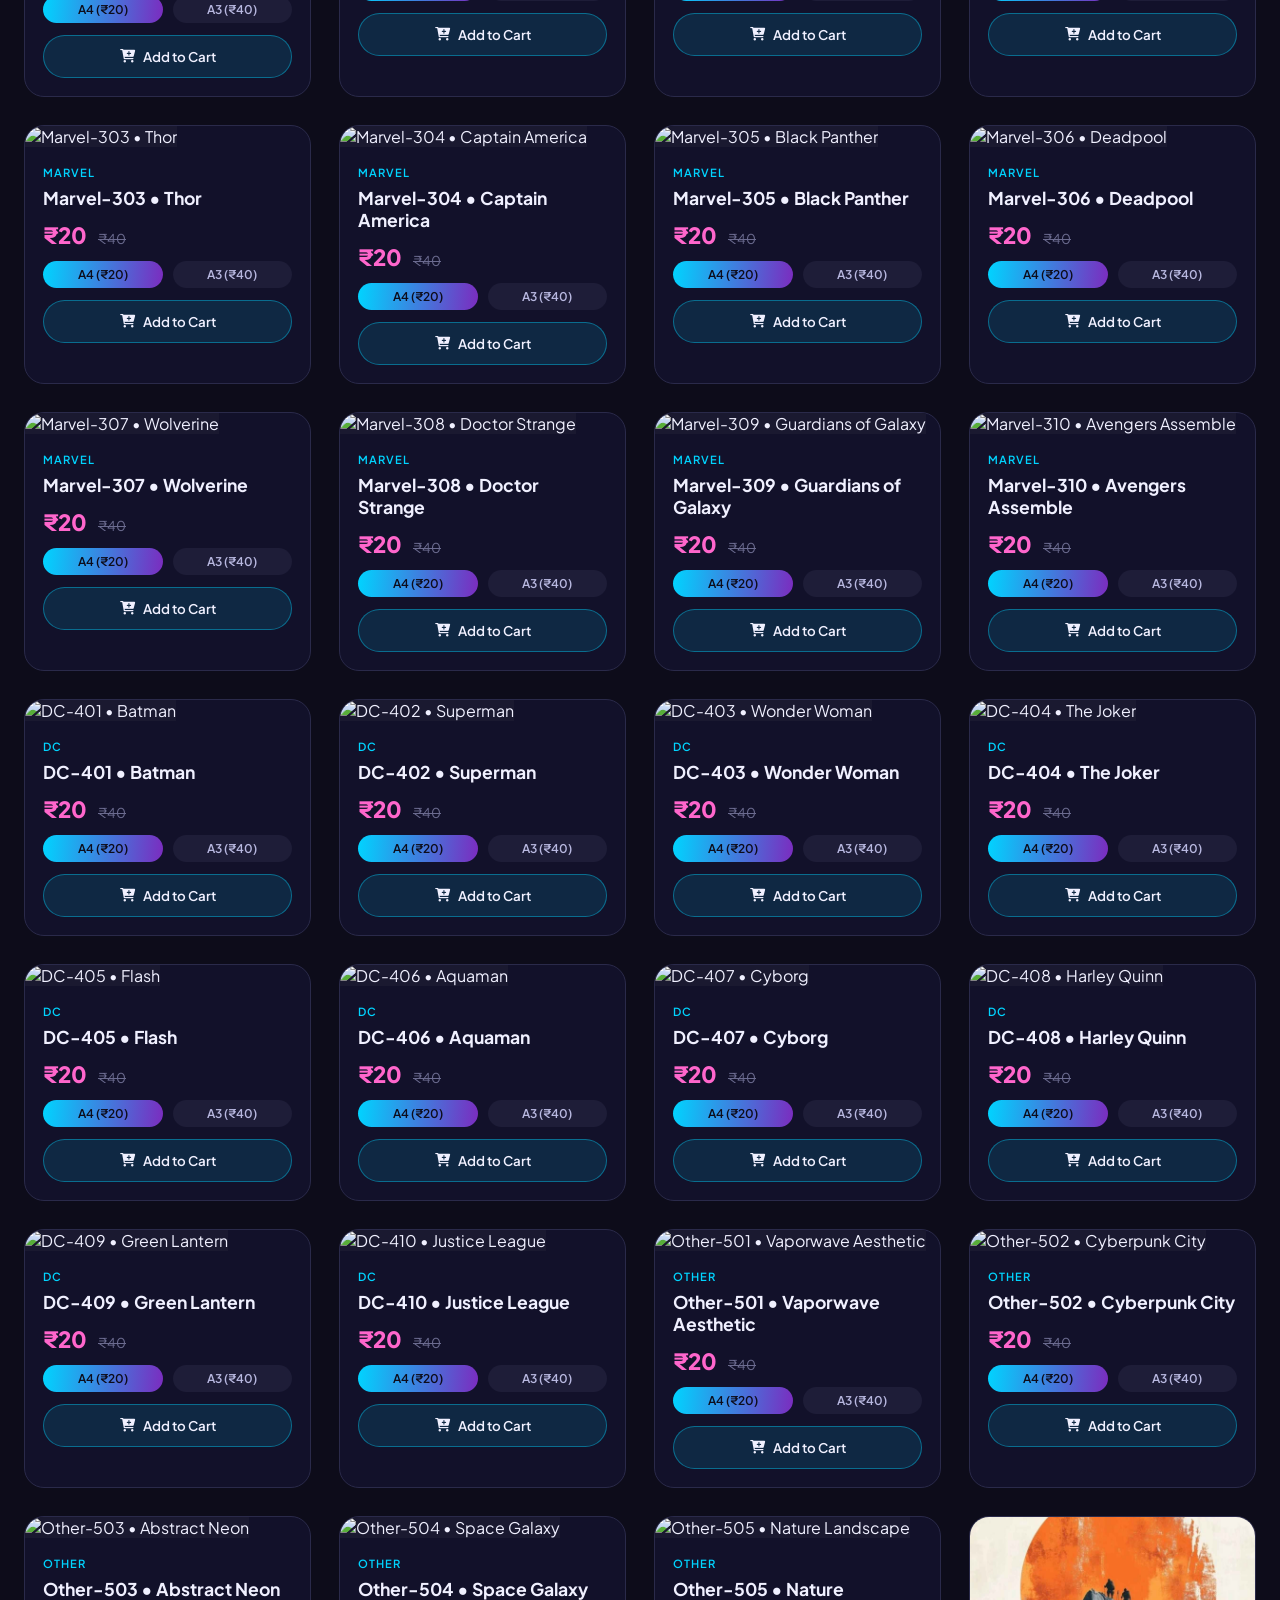
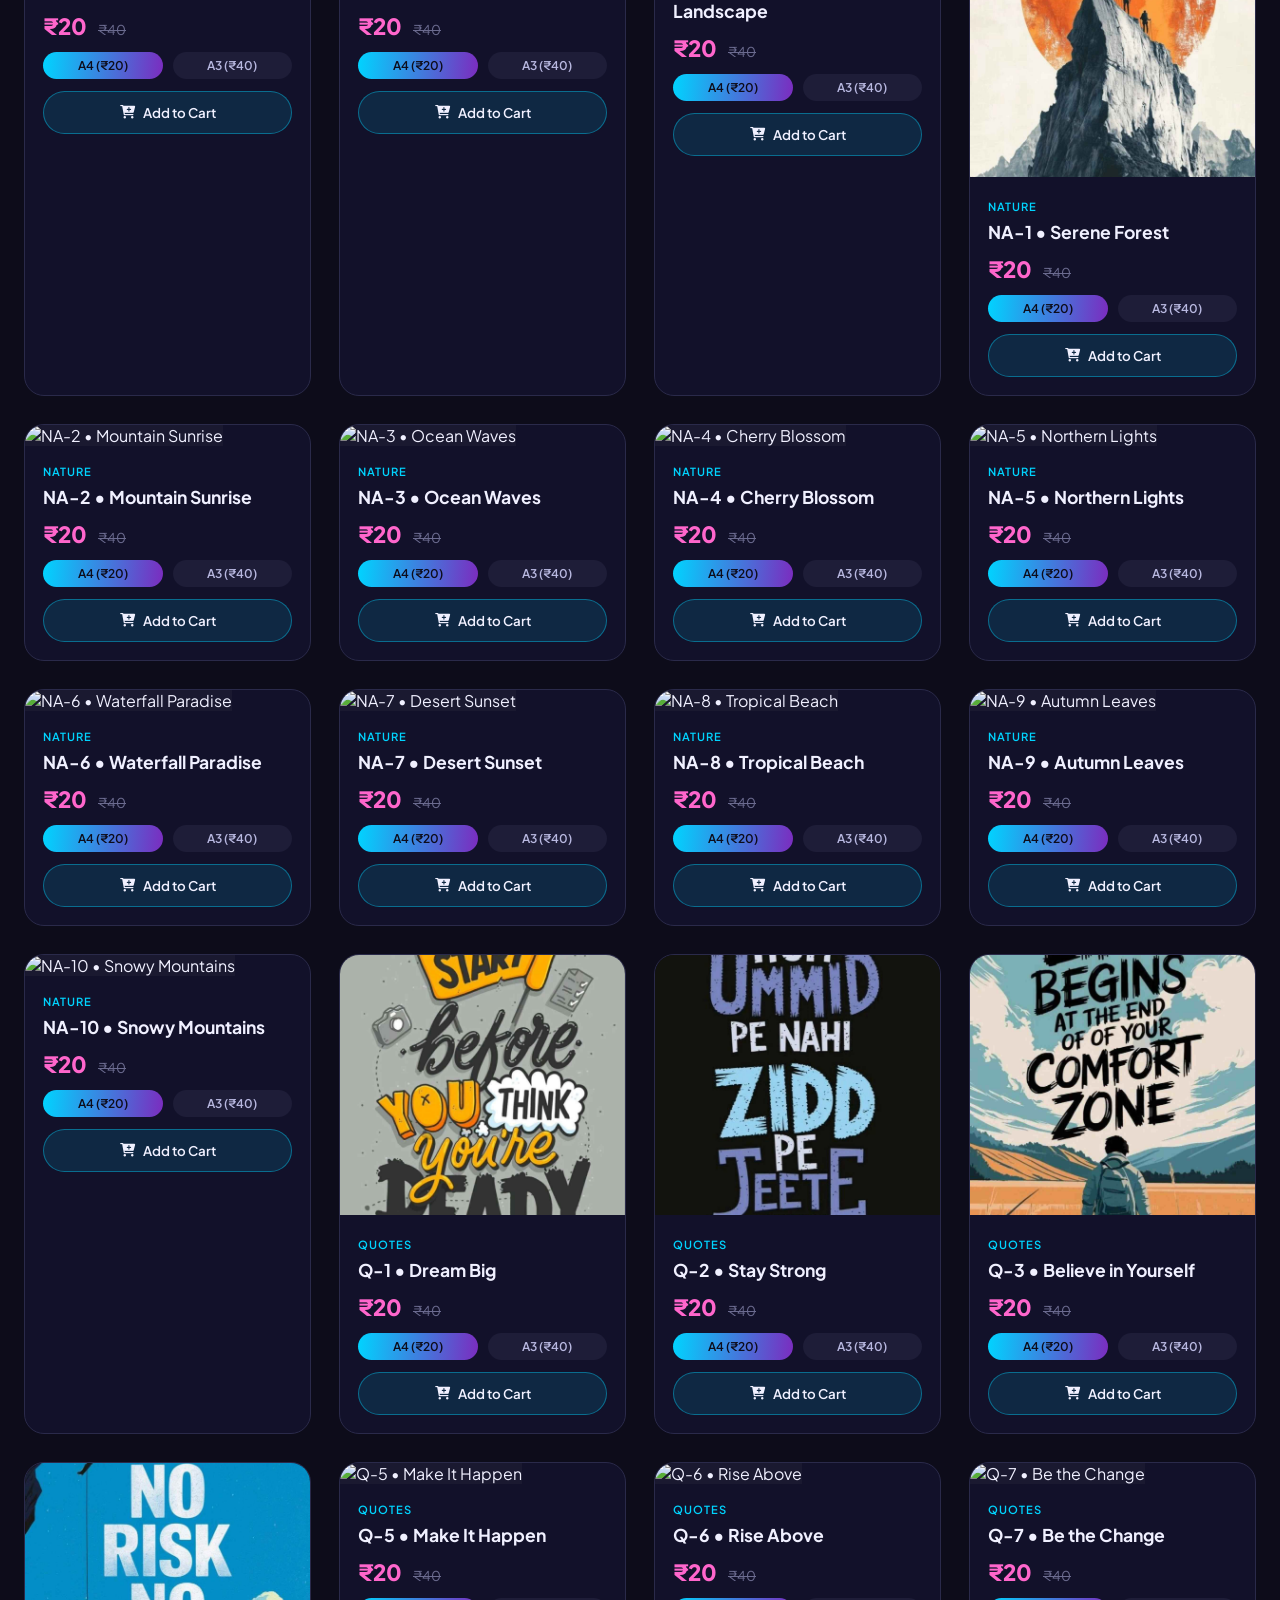
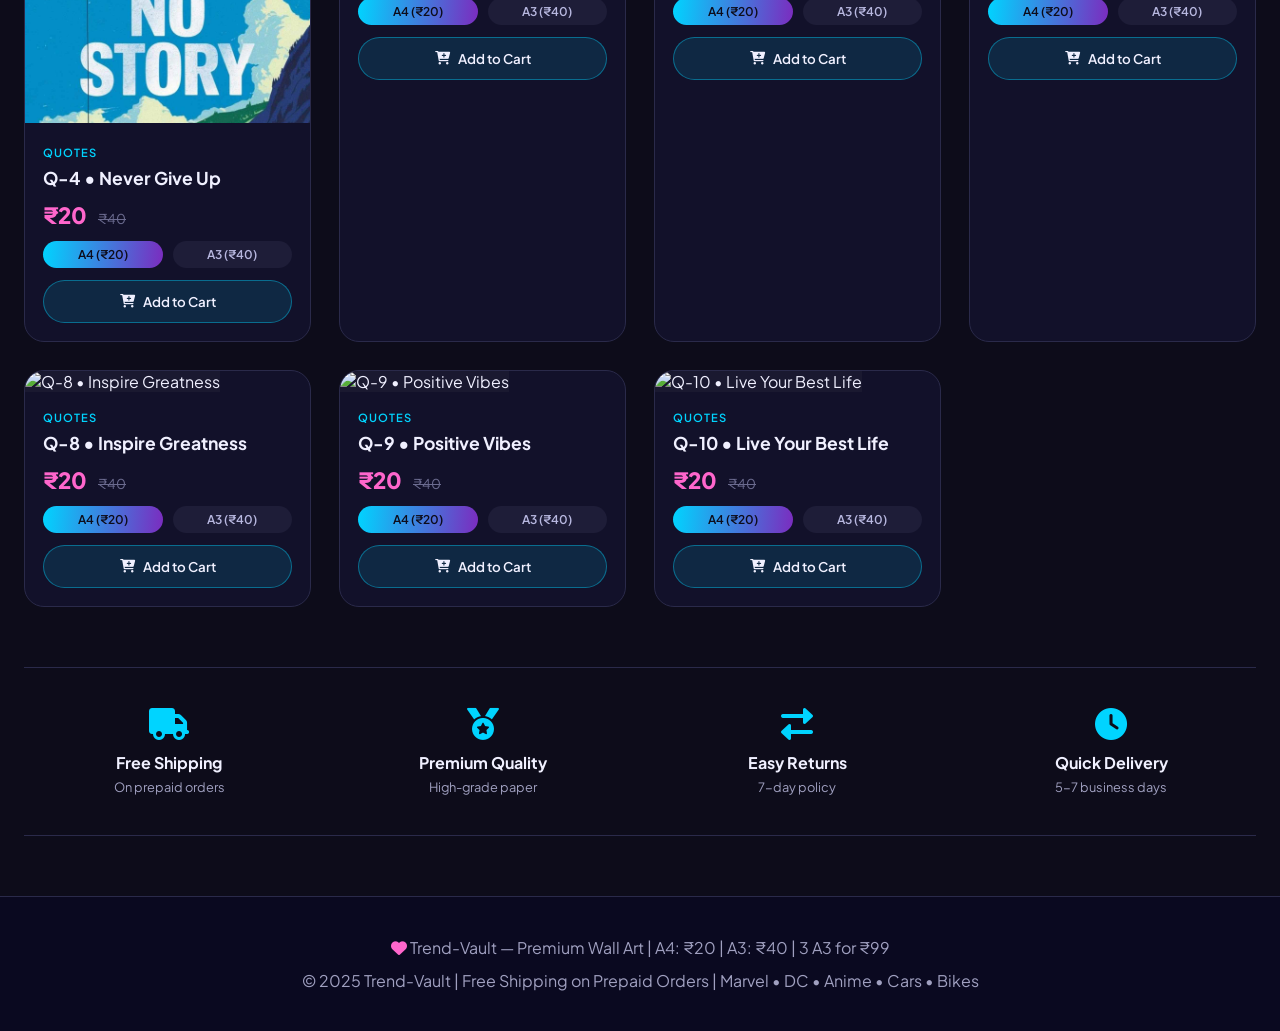
==== commit 67eaff77: "updated poster" ====
--- a/index.html
+++ b/index.html
@@ -48,20 +48,64 @@
   </div>
 </div>
 
-<!-- Hero Section -->
-<section class="hero">
-  <div class="container hero-content">
-    <div class="hero-text">
-      <div class="offer-tag"><i class="fas fa-fire"></i> MEGA SALE LIVE</div>
-      <h1>Posters that <span class="gradient">hit different.</span></h1>
-      <p>A4: ₹20 | A3: ₹40 — Buy any 3 A3 posters for just ₹99! Premium quality prints, fast shipping. 🎬 Marvel • DC • Anime • Cars • Bikes</p>
-      <div class="btn-group">
-        <button class="btn btn-primary" id="shopNowBtn">Shop Now <i class="fas fa-arrow-right"></i></button>
-        <button class="btn btn-outline" id="exploreBtn">Explore Collection</button>
-      </div>
-    </div>
-    <div class="hero-image">
-      <img src="https://placehold.co/500x450/13122A/00D4FF?text=TREND+VAULT" alt="Trend-Vault Posters">
+<!-- Corner Wall Display Section -->
+<section class="corner-wall-section">
+  <div class="container">
+    <h2 style="text-align: center; margin-bottom: 10px; color: #00D4FF;"><i class="fas fa-cube"></i> See Posters in 3D</h2>
+    <p style="text-align: center; color: #A0A0C0; margin-bottom: 30px;">Select any poster below to preview on the corner wall</p>
+    
+    <div class="corner-wall-container">
+      <!-- 3D Corner Wall Display -->
+      <div class="corner-wall-display">
+        <img src="assets/images/corner_wall.jpg" alt="Corner Wall" class="corner-wall-bg">
+        
+        <!-- Layout Switcher Buttons -->
+        <div style="position: absolute; top: 10px; left: 10px; right: 10px; display: flex; gap: 6px; z-index: 50; flex-wrap: wrap;">
+          <button class="layout-btn active" data-layout="triangle" title="Inverted Triangle">▼</button>
+          <button class="layout-btn" data-layout="grid" title="Grid Layout">⊞</button>
+          <button class="layout-btn" data-layout="circle" title="Circle Layout">●</button>
+          <button class="layout-btn" data-layout="diamond" title="Diamond Layout">◇</button>
+          <button class="layout-btn" data-layout="line" title="Line Layout">─</button>
+        </div>
+        
+        <!-- Drag hint -->
+        <div style="position: absolute; bottom: 10px; left: 10px; right: 10px; background: rgba(0, 0, 0, 0.6); padding: 8px 12px; border-radius: 6px; font-size: 0.8rem; color: #A0A0C0; text-align: center; z-index: 40; backdrop-filter: blur(8px);">
+          💡 Drag posters anywhere to reposition them freely • Click layout buttons to reset to presets
+        </div>
+        
+        <div id="wallPostersContainer" style="position: absolute; width: 100%; height: 100%; top: 0; left: 0;">
+          <!-- Multiple posters will be added here dynamically -->
+        </div>
+      </div>
+      
+      <!-- Cart Posters Preview -->
+      <div class="poster-selector">
+        <h3 style="color: #00D4FF; margin-bottom: 10px;">👁️ Preview Your Order</h3>
+        <p style="font-size: 0.85rem; color: #A0A0C0; margin-bottom: 15px;">Click to see how your posters look on the wall</p>
+        
+        <div id="cartPostersContainer" style="border: 1px dashed #3A3A52; border-radius: 8px; padding: 20px; text-align: center; background: #1A1A2E; color: #A0A0C0; margin-bottom: 20px;">
+          <p style="margin: 0; font-size: 0.9rem;">📭 No posters in cart yet</p>
+          <p style="margin: 5px 0 0 0; font-size: 0.8rem;">Add items to preview them here</p>
+        </div>
+        
+        <div class="selector-posters" id="selectorPosters"></div>
+        
+        <!-- Preview Section with Actions -->
+        <div id="previewAddSection" style="display: none; border-top: 1px solid #3A3A52; margin-top: 15px; padding-top: 15px;">
+          <h4 style="color: #A0A0C0; margin-bottom: 10px; font-size: 0.9rem;" id="previewTitle">Previewing: </h4>
+          <div style="display: flex; gap: 8px;">
+            <button id="removeFromPreviewBtn" style="flex: 1; padding: 10px; border: 1px solid #FF6B6B; background: transparent; color: #FF6B6B; border-radius: 4px; cursor: pointer; font-weight: 600; transition: all 0.2s;">
+              ✕ Remove
+            </button>
+            <button id="closePreviewBtn" style="flex: 1; padding: 10px; border: 1px solid #3A3A52; background: transparent; color: #A0A0C0; border-radius: 4px; cursor: pointer; font-weight: 600; transition: all 0.2s;">
+              Close Preview
+            </button>
+            <button id="addToCartFromPreviewBtn" style="flex: 1; padding: 10px; background: linear-gradient(135deg, #FF66CC, #00D4FF); border: none; color: #000; border-radius: 4px; cursor: pointer; font-weight: 600; transition: all 0.3s;">
+              View in Cart
+            </button>
+          </div>
+        </div>
+      </div>
     </div>
   </div>
 </section>
@@ -175,6 +219,47 @@
       </div>
     </form>
   </div>
+  
+  <!-- QR Payment View -->
+  <div id="qrPaymentView" style="display: none; overflow-y: auto; text-align: center;">
+    <button id="backToAddressBtn" style="background: none; border: none; color: #00D4FF; cursor: pointer; font-size: 1rem; margin-bottom: 15px; text-align: left;">← Back to Address</button>
+    
+    <div style="padding: 15px;">
+      <h3 style="color: #00D4FF; margin: 0 0 15px 0;">💳 UPI Payment</h3>
+      
+      <!-- Order Amount Display -->
+      <div style="background: linear-gradient(135deg, #FF66CC, #00D4FF); padding: 20px; border-radius: 8px; margin-bottom: 20px; color: #000;">
+        <p style="margin: 0 0 5px 0; font-size: 0.9rem; font-weight: 500;">Total Amount</p>
+        <p style="margin: 0; font-size: 2rem; font-weight: 700;" id="qrOrderAmount">₹100</p>
+      </div>
+      
+      <!-- QR Code Image -->
+      <div style="margin-bottom: 20px;">
+        <p style="color: #A0A0C0; margin: 0 0 12px 0; font-size: 0.9rem;">📱 Scan with any UPI app</p>
+        <img src="assets/images/qr.jpeg" alt="UPI QR Code" style="width: 100%; max-width: 280px; border-radius: 8px; border: 2px solid #3A3A52;">
+      </div>
+      
+      <!-- Instructions -->
+      <div style="background: #1F1F37; padding: 12px; border-radius: 6px; margin-bottom: 20px; border-left: 3px solid #FF66CC;">
+        <p style="color: #A0A0C0; margin: 0; font-size: 0.85rem; line-height: 1.5;">
+          ✓ Open any UPI app (Google Pay, PhonePe, Paytm)<br>
+          ✓ Tap "Send Money"<br>
+          ✓ Scan this QR code<br>
+          ✓ Complete payment<br>
+          ✓ Click "Payment Done" below
+        </p>
+      </div>
+      
+      <!-- Buttons -->
+      <div style="display: grid; grid-template-columns: 1fr 1fr; gap: 8px; margin-bottom: 10px;">
+        <button id="backPaymentBtn" style="padding: 12px; border: 1px solid #3A3A52; background: transparent; color: #A0A0C0; border-radius: 4px; cursor: pointer; font-weight: 600;">Back</button>
+        <button id="paymentDoneBtn" style="padding: 12px; border: none; background: linear-gradient(135deg, #FF66CC, #00D4FF); color: #000; border-radius: 4px; cursor: pointer; font-weight: 600;">Payment Done ✓</button>
+      </div>
+      
+      <!-- Fallback Link -->
+      <button id="cannotScanBtn" style="width: 100%; padding: 10px; border: 1px solid #3A3A52; background: transparent; color: #FF66CC; border-radius: 4px; cursor: pointer; font-weight: 600; font-size: 0.9rem;">Can't Scan? Send via WhatsApp</button>
+    </div>
+  </div>
 </div>
 <div id="toastMsg" class="toast-msg">Added to cart</div>
 
--- a/css/style.css
+++ b/css/style.css
@@ -594,6 +594,239 @@
 .overlay.active {
   visibility: visible;
   opacity: 1;
+}
+
+/* Corner Wall Section */
+.corner-wall-section {
+  margin: 60px 0;
+  padding: 40px 0;
+  border-top: 1px solid #2A2A4A;
+  border-bottom: 1px solid #2A2A4A;
+}
+
+.corner-wall-container {
+  display: grid;
+  grid-template-columns: 1fr 1fr;
+  gap: 40px;
+  align-items: center;
+}
+
+.corner-wall-display {
+  position: relative;
+  width: 100%;
+  height: 750px;
+  border-radius: 12px;
+  overflow: hidden;
+  background: #0D0C1A;
+  box-shadow: 0 20px 60px rgba(0, 0, 0, 0.5);
+}
+
+.corner-wall-bg {
+  width: 100%;
+  height: 100%;
+  object-fit: cover;
+  display: block;
+}
+
+.wall-poster {
+  position: absolute;
+  width: 94px;
+  height: 140px;
+  background: transparent;
+  border-radius: 0;
+  padding: 0;
+  box-shadow: 0 4px 12px rgba(0, 0, 0, 0.5);
+  overflow: hidden;
+  border: 2px solid #000;
+  transition: all 0.3s ease;
+  cursor: grab;
+}
+
+.wall-poster:active {
+  cursor: grabbing;
+}
+
+.wall-poster.dragging {
+  opacity: 0.7;
+  transform: scale(1.1) !important;
+  z-index: 1000;
+  box-shadow: 0 0 20px rgba(0, 212, 255, 0.8), 0 8px 20px rgba(0, 0, 0, 0.8);
+}
+
+.wall-poster.drag-over {
+  border: 2px dashed #00D4FF;
+  box-shadow: 0 0 15px rgba(0, 212, 255, 0.6), 0 4px 12px rgba(0, 0, 0, 0.5);
+  transform: scale(1.08);
+}
+
+/* Removed - no longer used in free positioning mode */
+
+.wall-poster:hover {
+  box-shadow: 0 6px 16px rgba(0, 212, 255, 0.6);
+  border-color: #00D4FF;
+}
+
+.wall-poster.active {
+  border-color: #FF66CC;
+  box-shadow: 0 6px 16px rgba(255, 102, 204, 0.6);
+}
+
+.wall-poster img {
+  width: 100%;
+  height: 100%;
+  object-fit: cover;
+  display: block;
+  background: #FFF;
+}
+
+/* Layout Switcher Buttons */
+.layout-btn {
+  padding: 8px 12px;
+  background: rgba(0, 0, 0, 0.6);
+  border: 1px solid #3A3A52;
+  color: #A0A0C0;
+  border-radius: 6px;
+  cursor: pointer;
+  font-size: 1.2rem;
+  transition: all 0.3s ease;
+  font-weight: 600;
+  backdrop-filter: blur(8px);
+}
+
+.layout-btn:hover {
+  background: rgba(0, 0, 0, 0.8);
+  border-color: #00D4FF;
+  color: #00D4FF;
+  box-shadow: 0 0 12px rgba(0, 212, 255, 0.4);
+}
+
+.layout-btn.active {
+  background: linear-gradient(135deg, #00D4FF, #7B2CBF);
+  border-color: #00D4FF;
+  color: #0D0C1A;
+  box-shadow: 0 0 15px rgba(0, 212, 255, 0.6);
+}
+
+.poster-on-wall {
+  position: absolute;
+  top: 15%;
+  left: 15%;
+  transform: translate(0, 0);
+  width: 104px;
+  height: 156px;
+  background: transparent;
+  border-radius: 0;
+  padding: 0;
+  box-shadow: 0 4px 12px rgba(0, 0, 0, 0.5);
+  overflow: hidden;
+  border: 2px solid #000;
+  transition: all 0.5s ease;
+}
+
+.poster-on-wall img {
+  width: 100%;
+  height: 100%;
+  object-fit: cover;
+  display: block;
+  background: #FFF;
+}
+
+.poster-selector {
+  display: flex;
+  flex-direction: column;
+  gap: 15px;
+}
+
+.selector-posters {
+  display: grid;
+  grid-template-columns: repeat(2, 1fr);
+  gap: 12px;
+  max-height: 350px;
+  overflow-y: auto;
+  padding-right: 10px;
+}
+
+.selector-posters::-webkit-scrollbar {
+  width: 6px;
+}
+
+.selector-posters::-webkit-scrollbar-track {
+  background: #1A1A2E;
+  border-radius: 10px;
+}
+
+.selector-posters::-webkit-scrollbar-thumb {
+  background: #00D4FF;
+  border-radius: 10px;
+}
+
+/* Corner Wall Preview Buttons */
+#addToCartFromPreviewBtn {
+  transition: all 0.3s ease !important;
+}
+
+#addToCartFromPreviewBtn:hover {
+  transform: translateY(-2px);
+  box-shadow: 0 8px 20px rgba(0, 212, 255, 0.4);
+}
+
+#addToCartFromPreviewBtn:active {
+  transform: translateY(0);
+}
+
+#closePreviewBtn {
+  transition: all 0.2s;
+}
+
+#closePreviewBtn:hover {
+  border-color: #FF66CC;
+  color: #FF66CC;
+}
+
+.selector-poster-item {
+  cursor: pointer;
+  border: 2px solid #2A2A4A;
+  border-radius: 8px;
+  overflow: hidden;
+  transition: all 0.3s;
+  position: relative;
+  background: #1A1A2E;
+  display: flex;
+  flex-direction: column;
+}
+
+.selector-poster-item:hover {
+  border-color: #FF66CC;
+  transform: scale(1.05);
+}
+
+.selector-poster-item.active {
+  border-color: #00D4FF;
+  box-shadow: 0 0 20px rgba(0, 212, 255, 0.5);
+}
+
+.selector-poster-item img {
+  width: 100%;
+  height: 120px;
+  object-fit: cover;
+  display: block;
+}
+
+/* Responsive - Corner Wall */
+@media (max-width: 768px) {
+  .corner-wall-container {
+    grid-template-columns: 1fr;
+    gap: 30px;
+  }
+  
+  .corner-wall-display {
+    height: 500px;
+  }
+  
+  .selector-posters {
+    grid-template-columns: repeat(3, 1fr);
+    max-height: 250px;
+  }
 }
 
 footer {
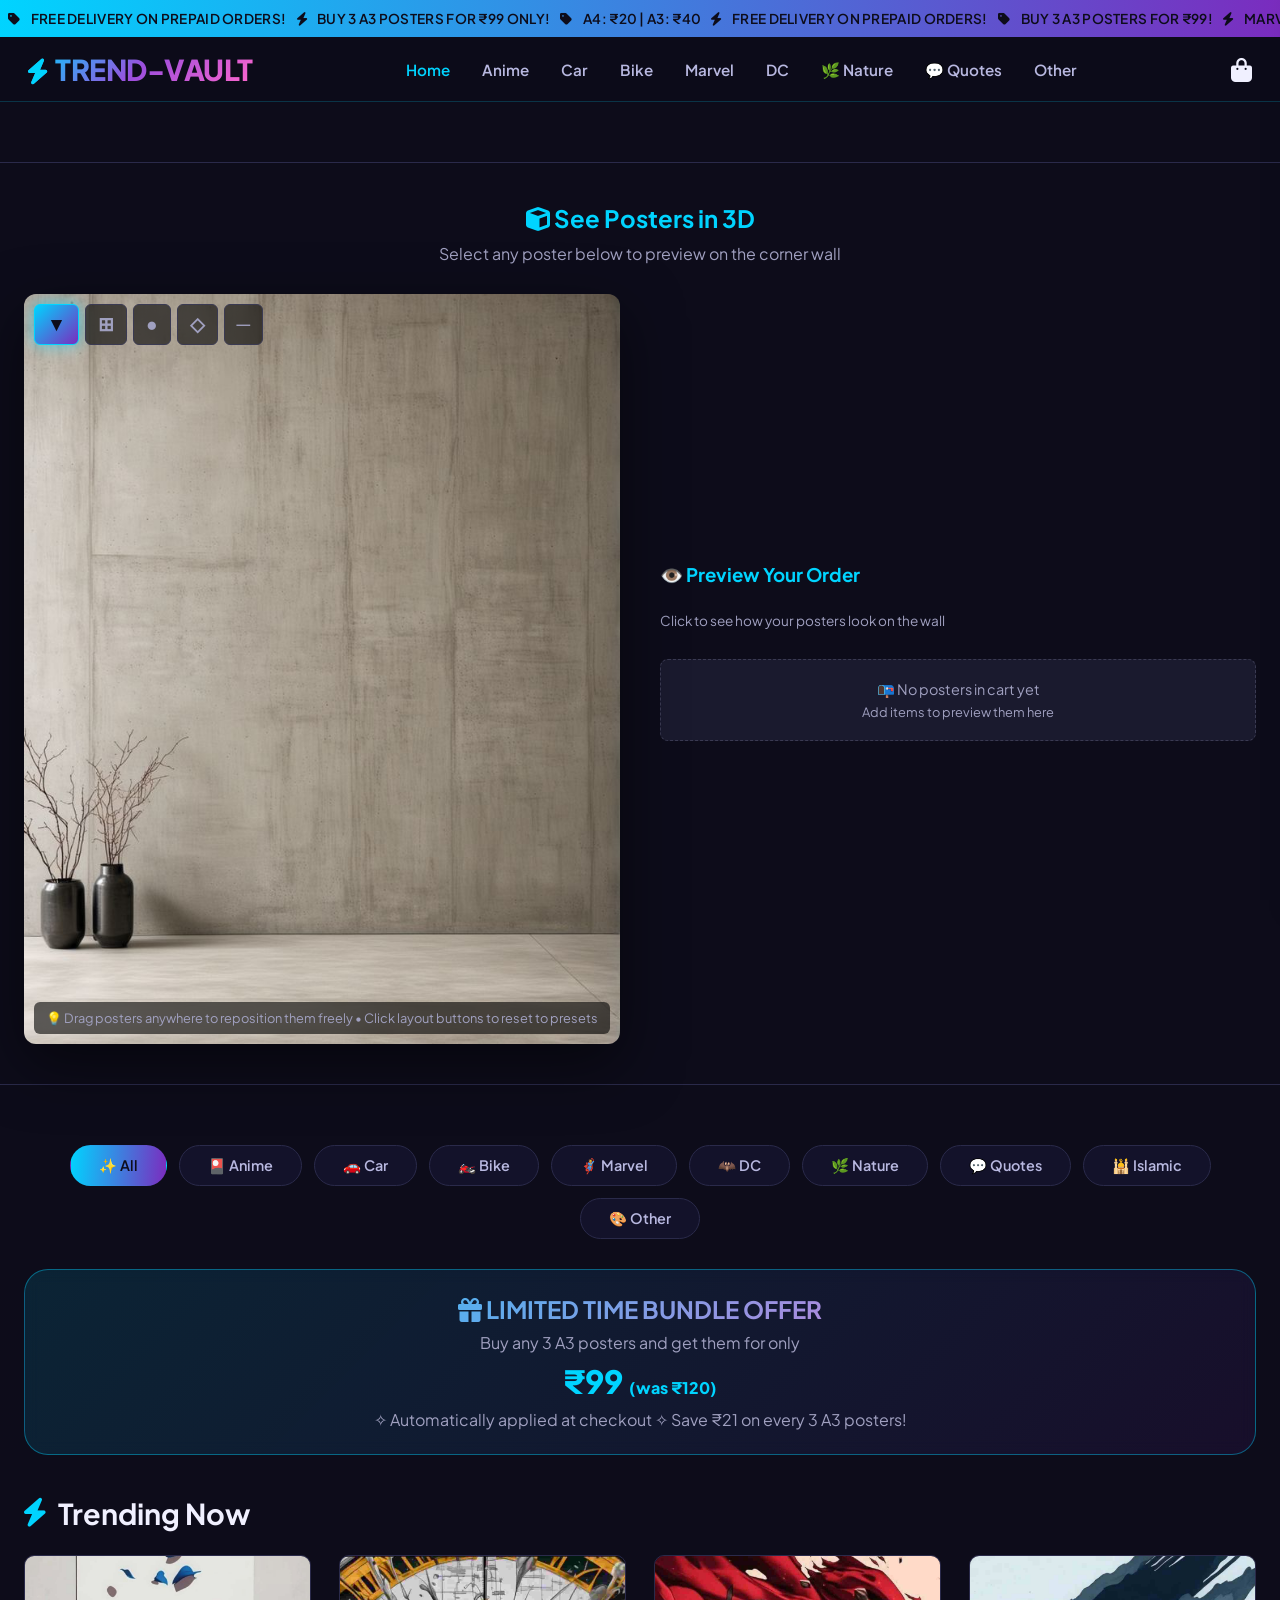
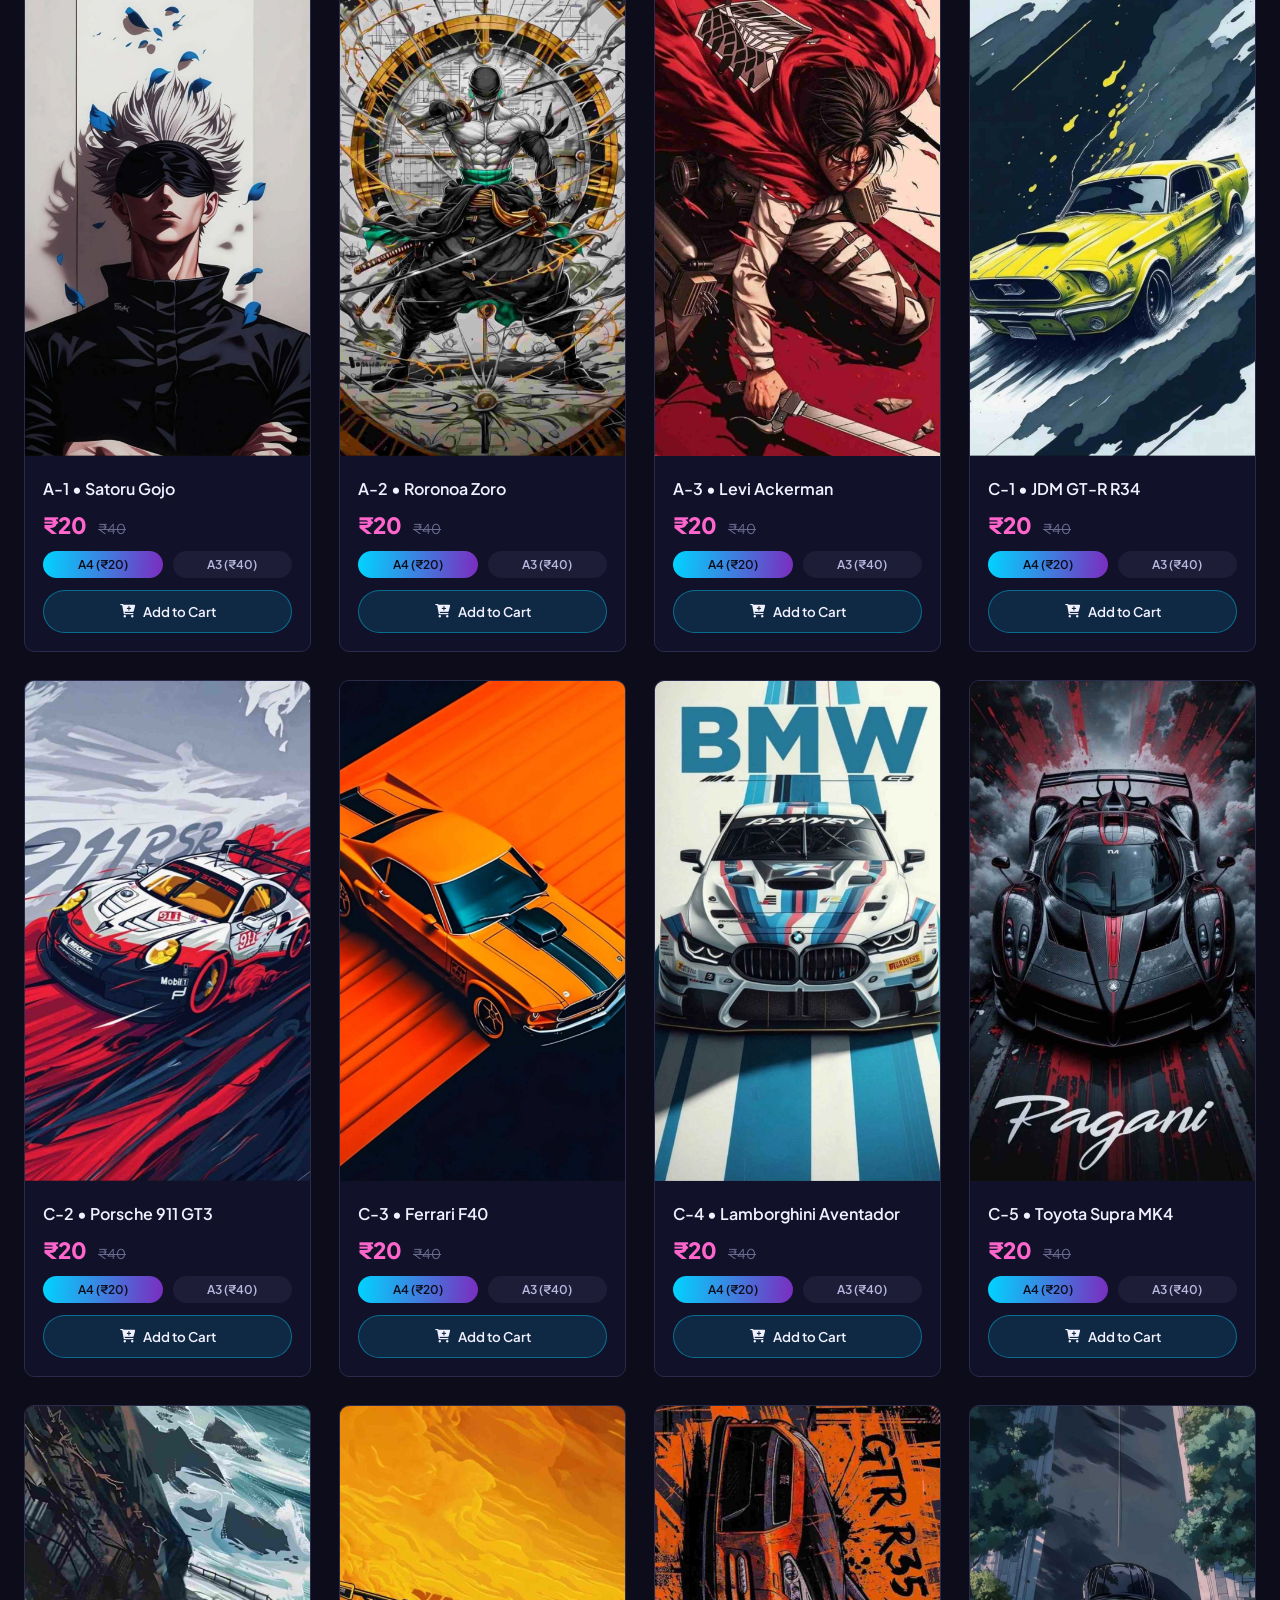
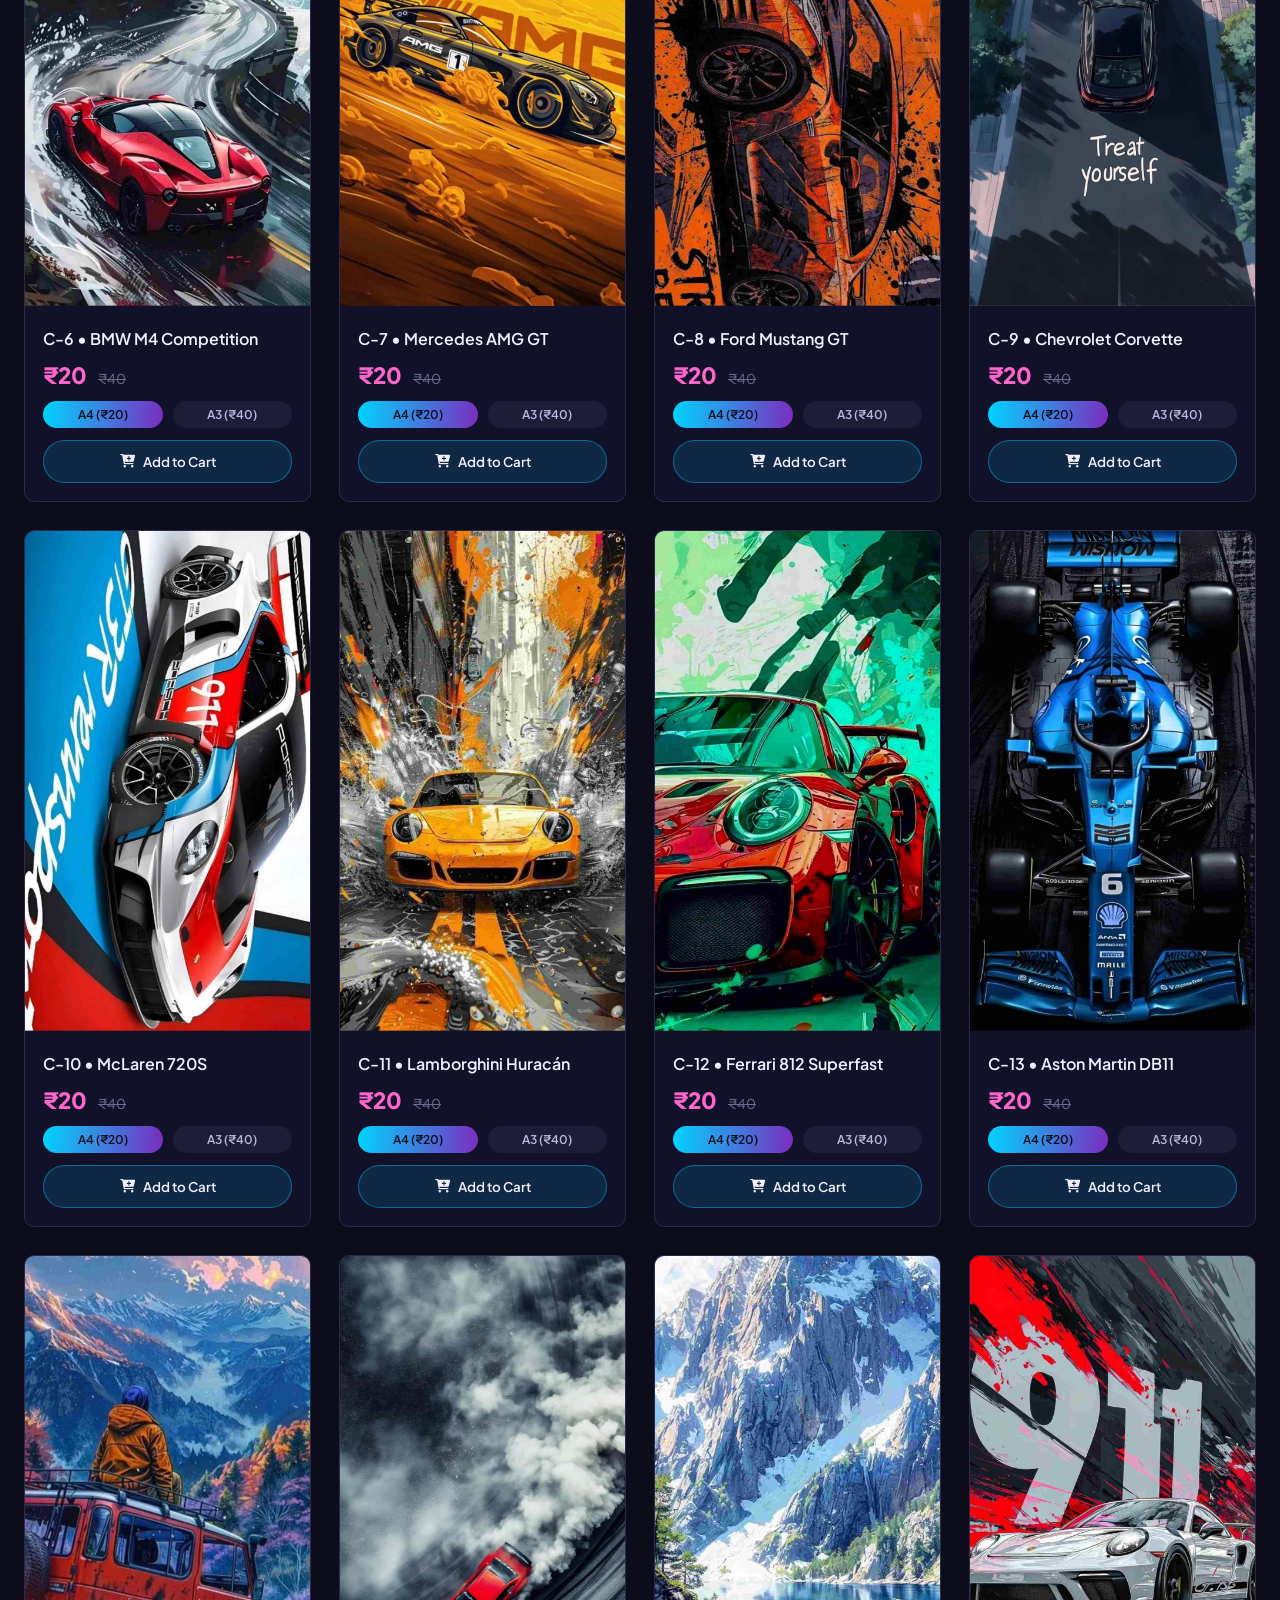
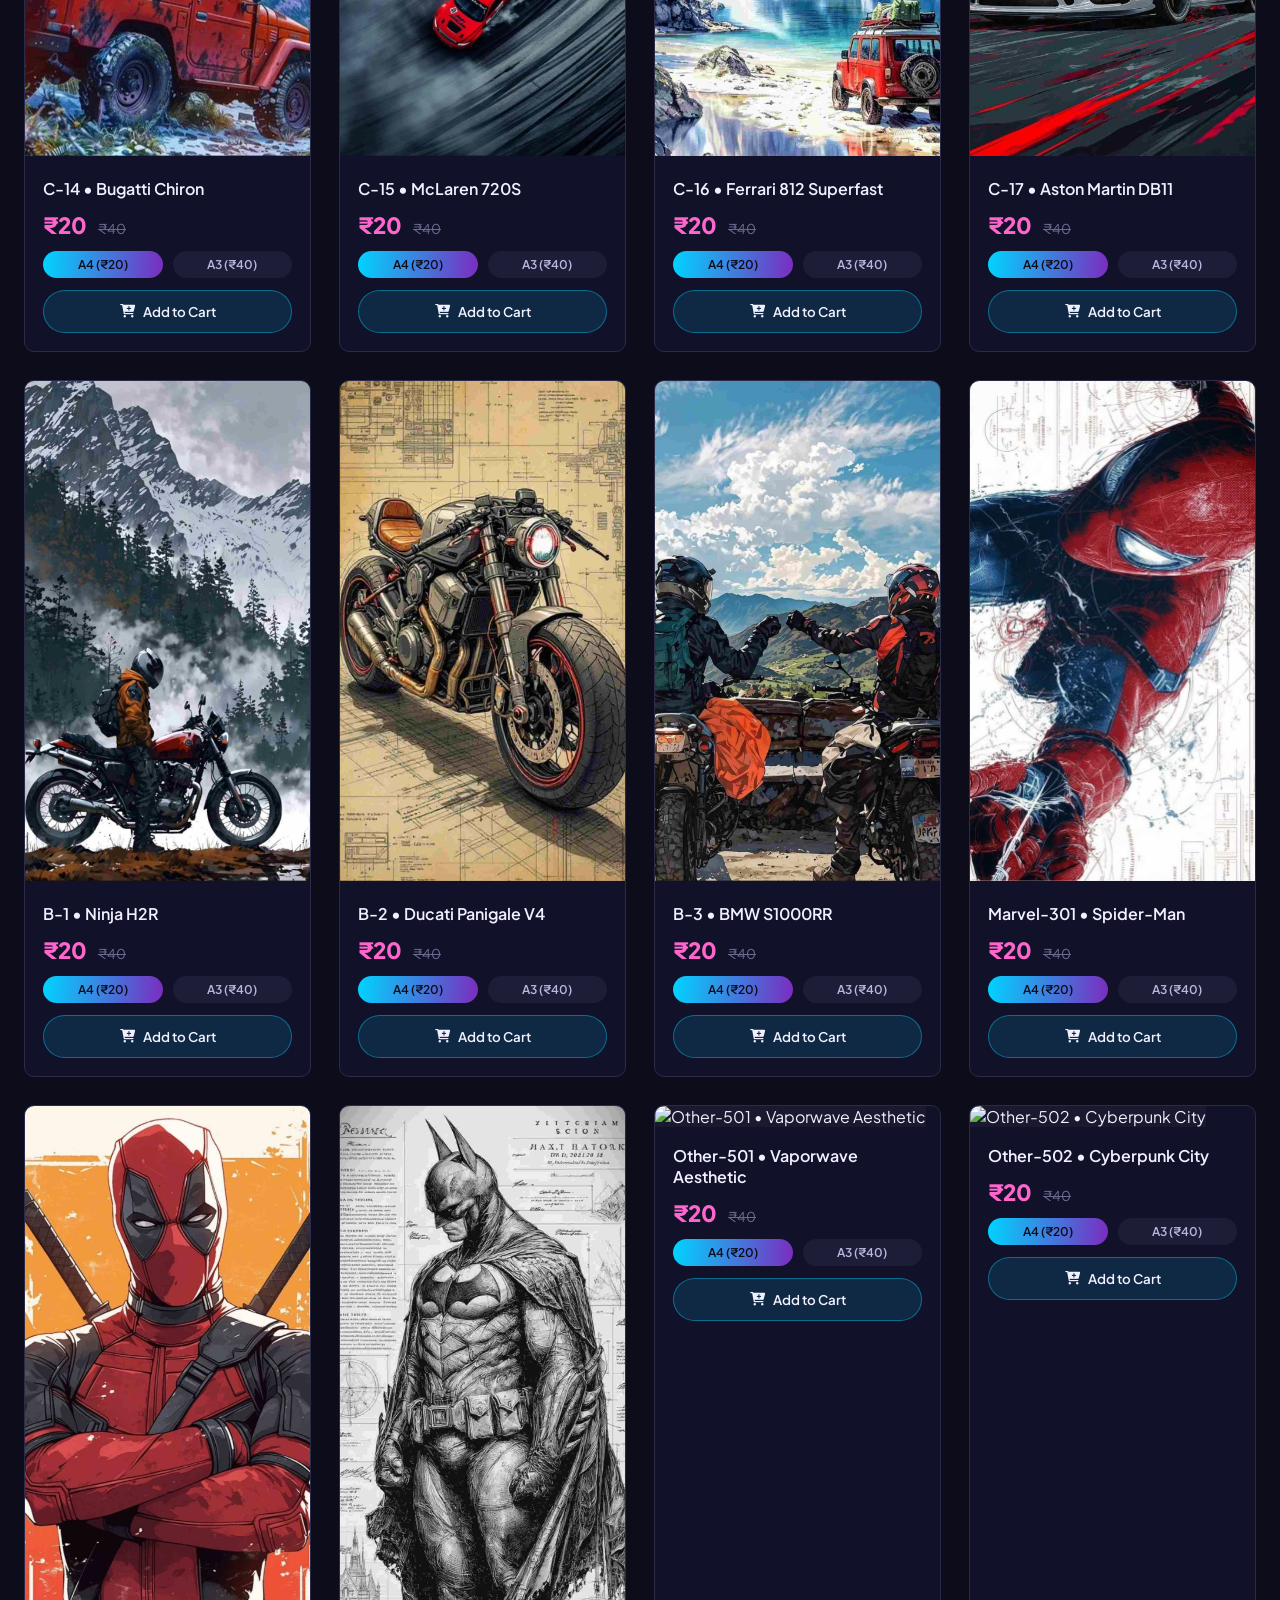
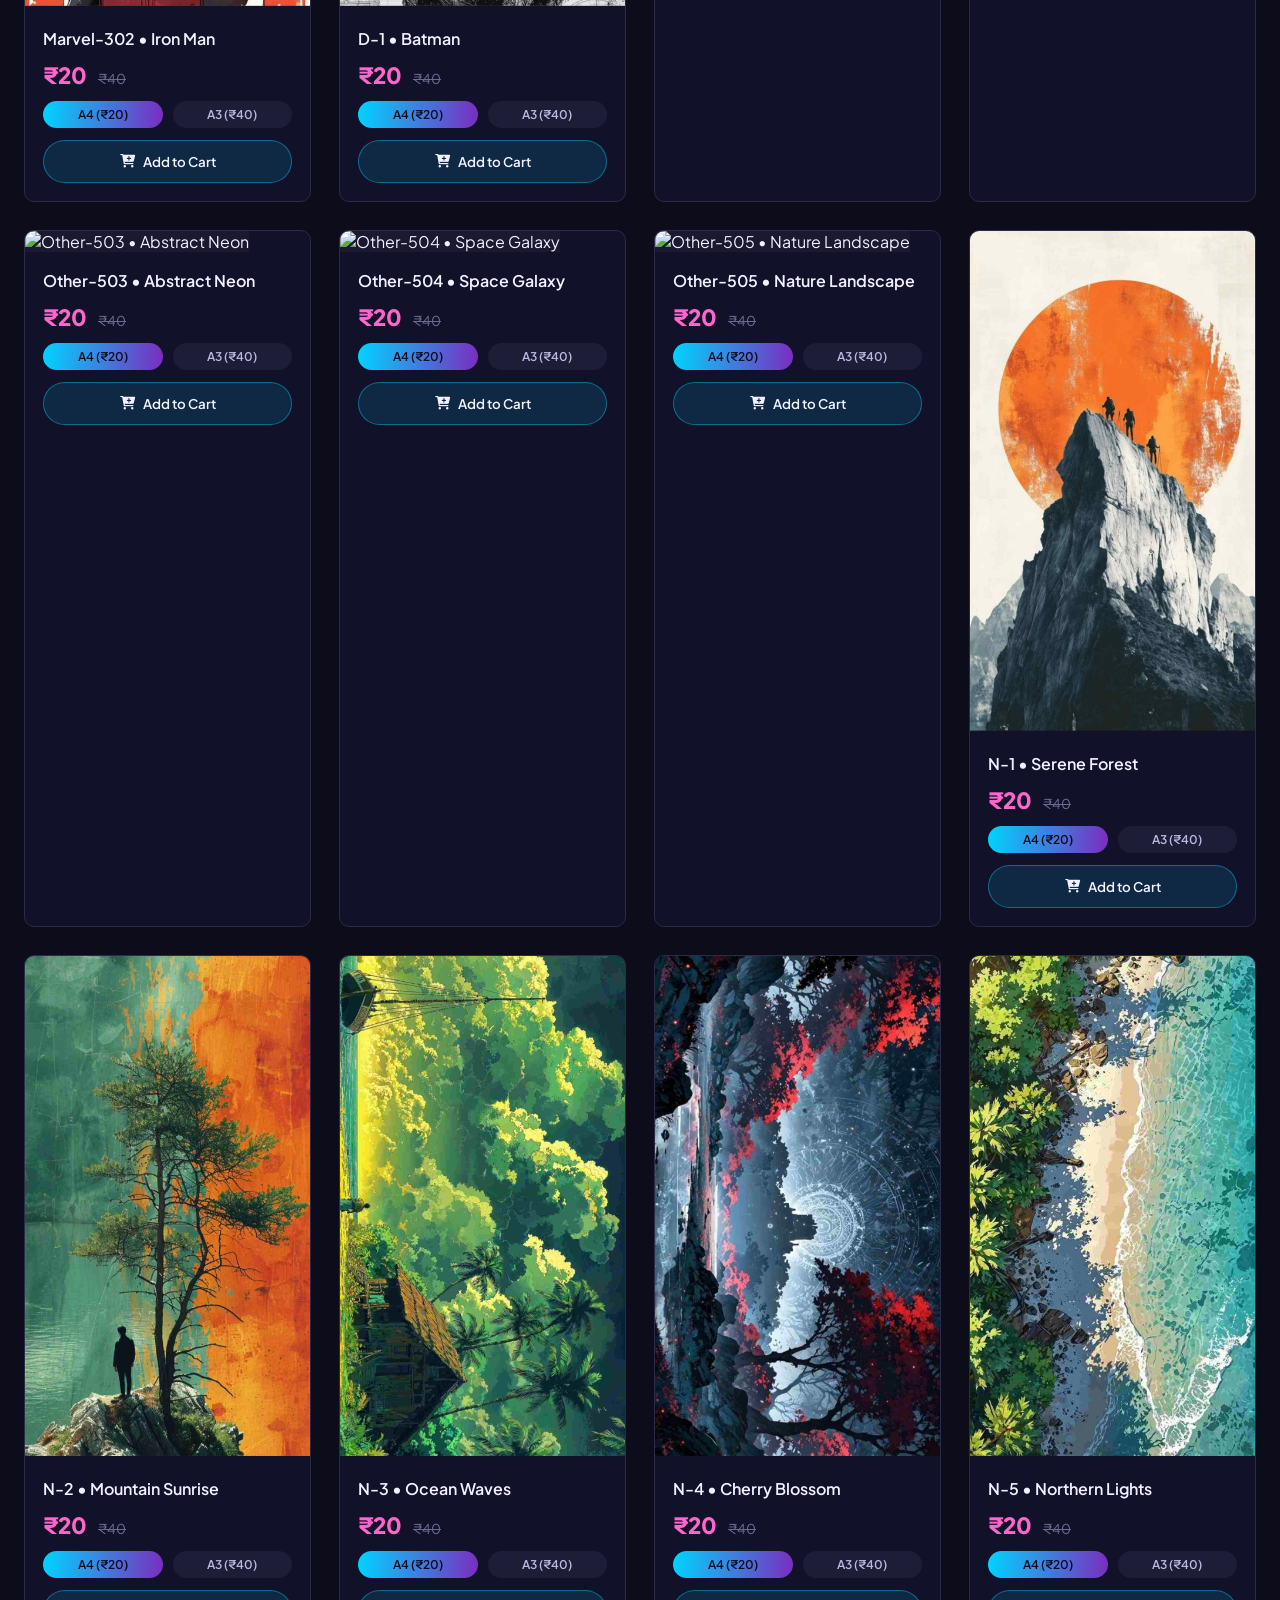
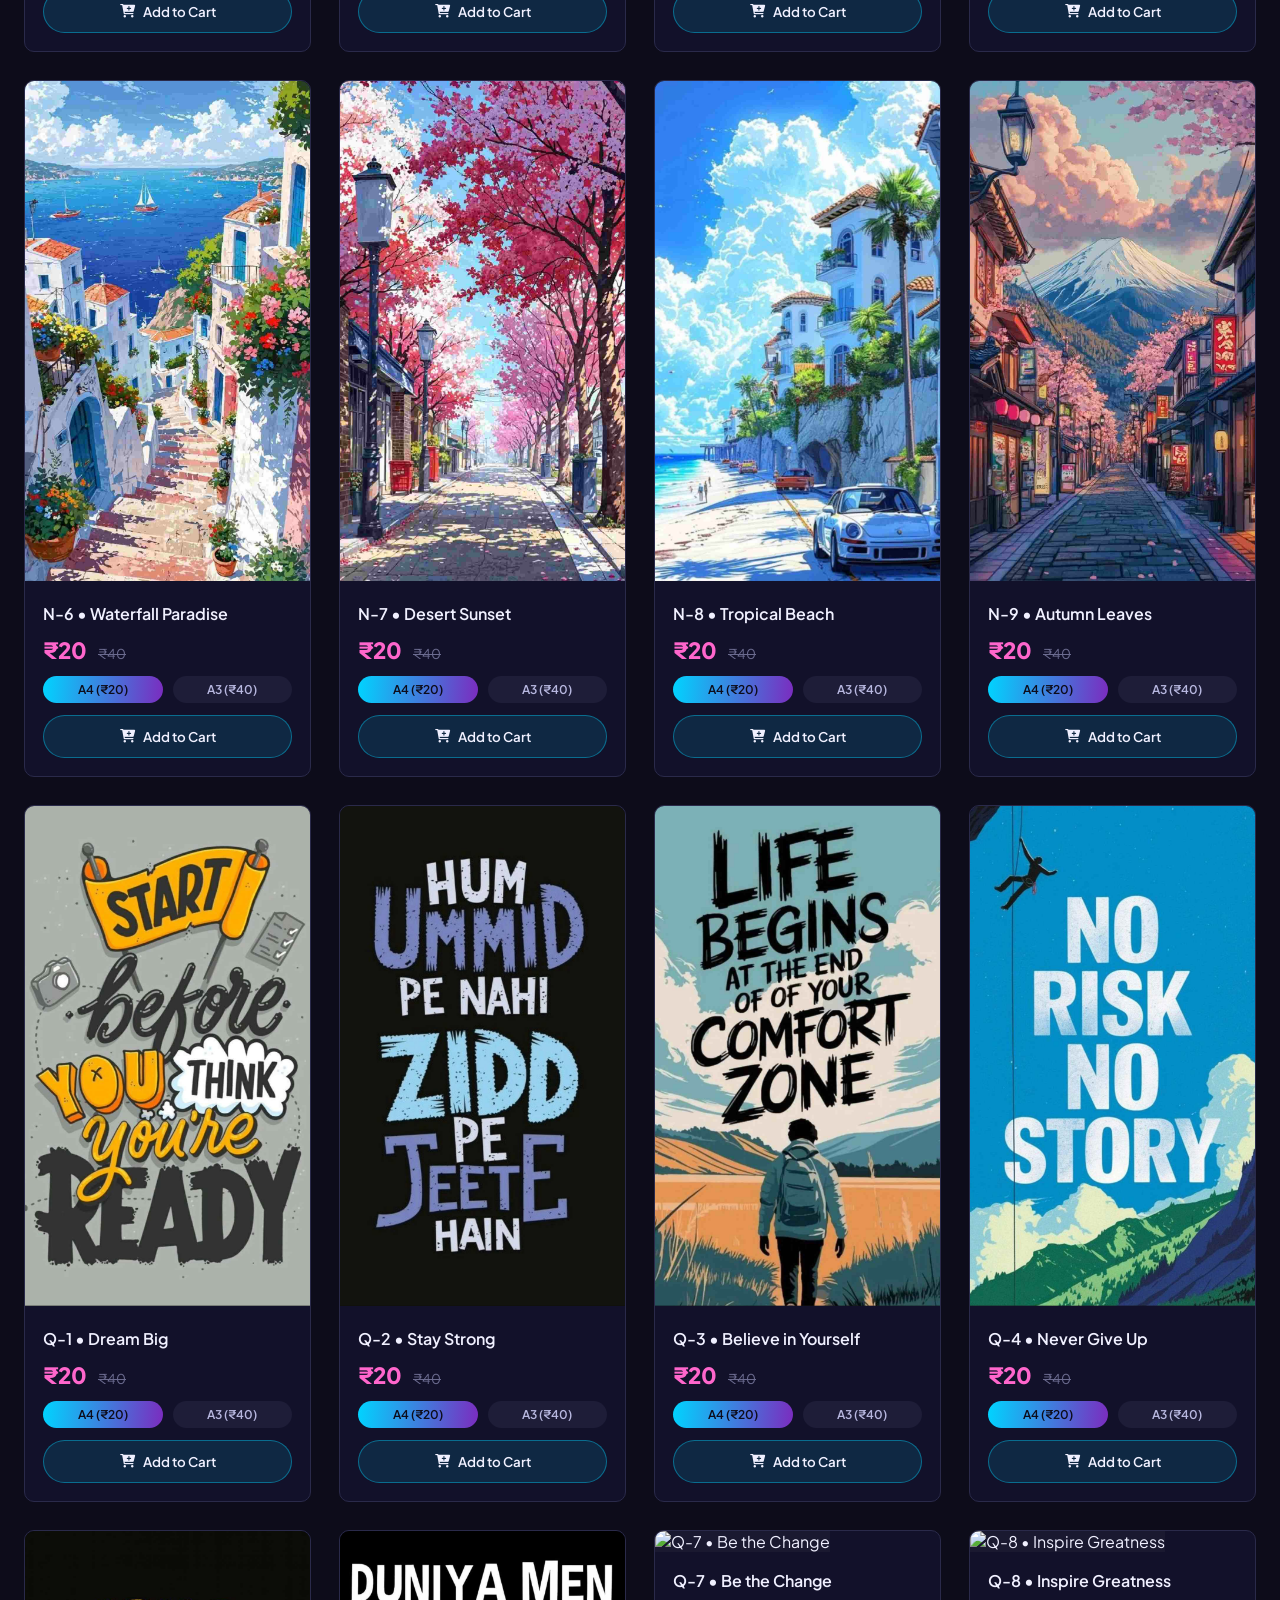
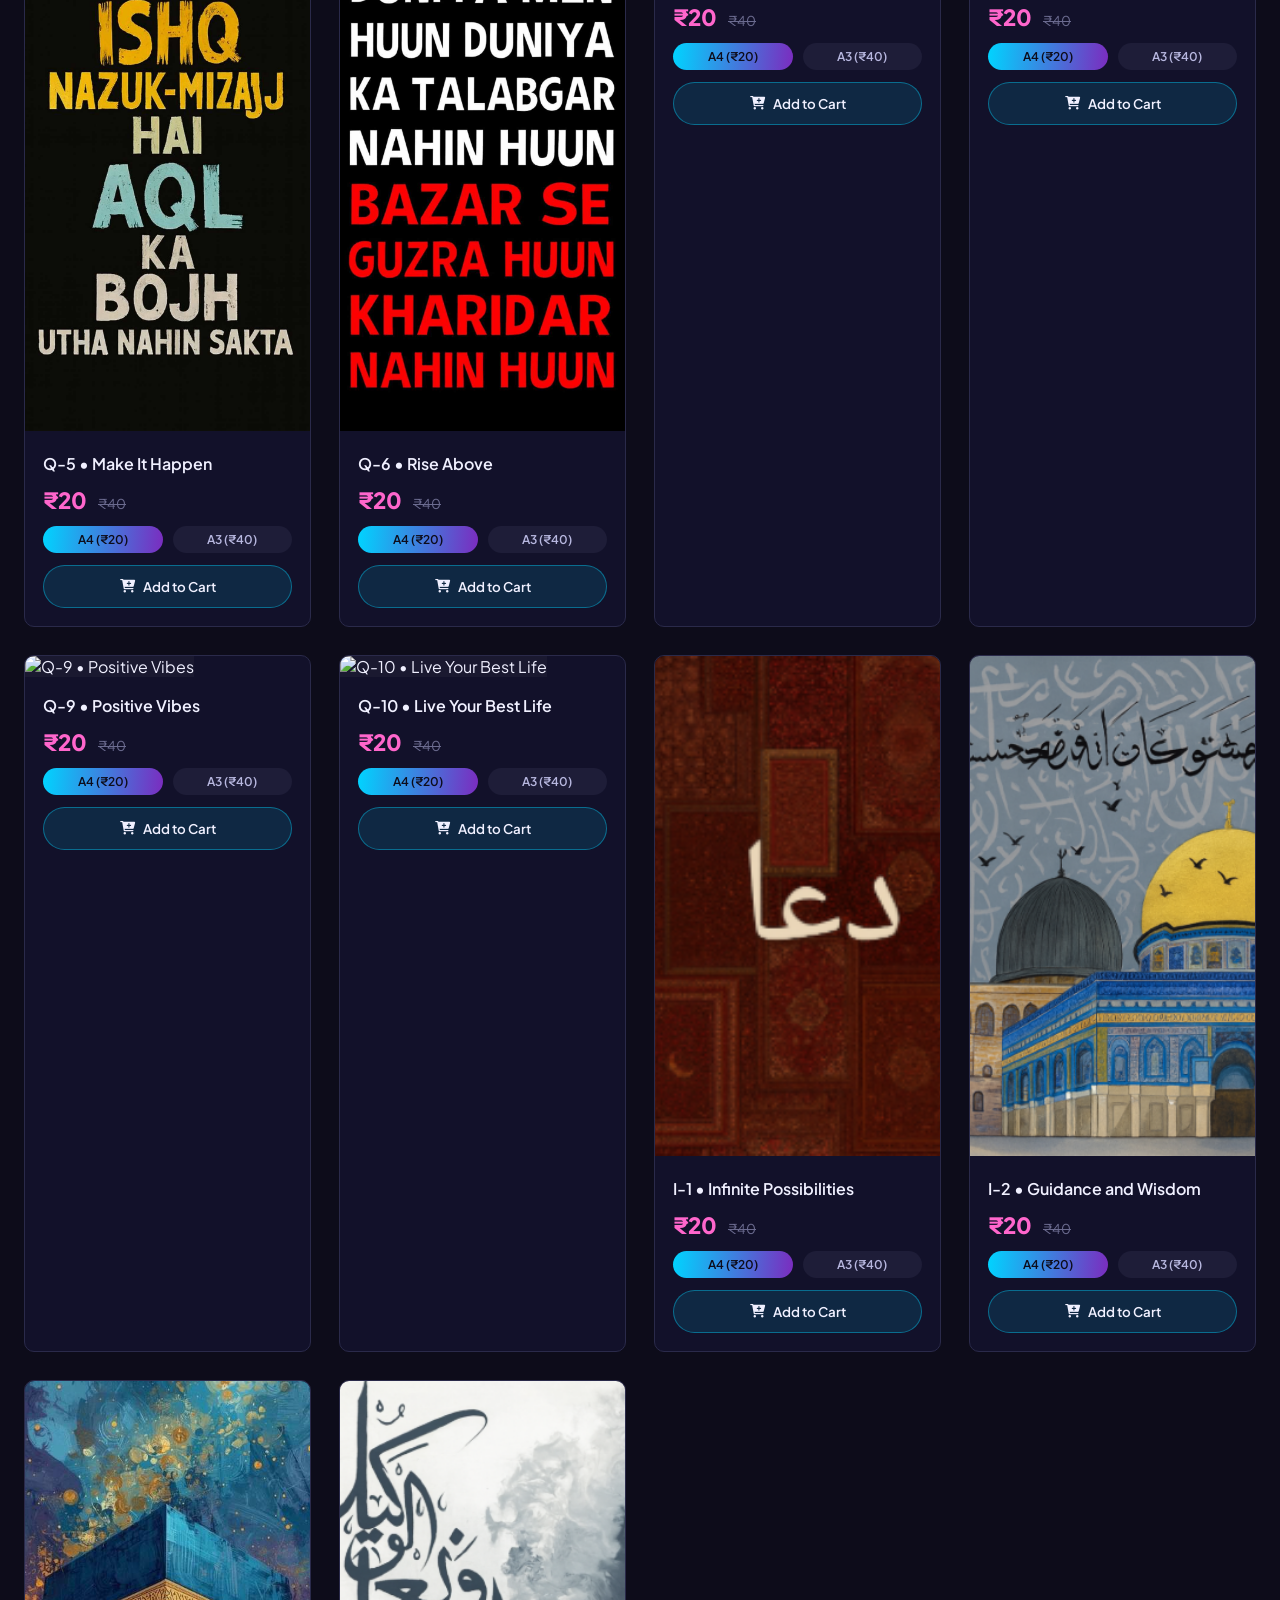
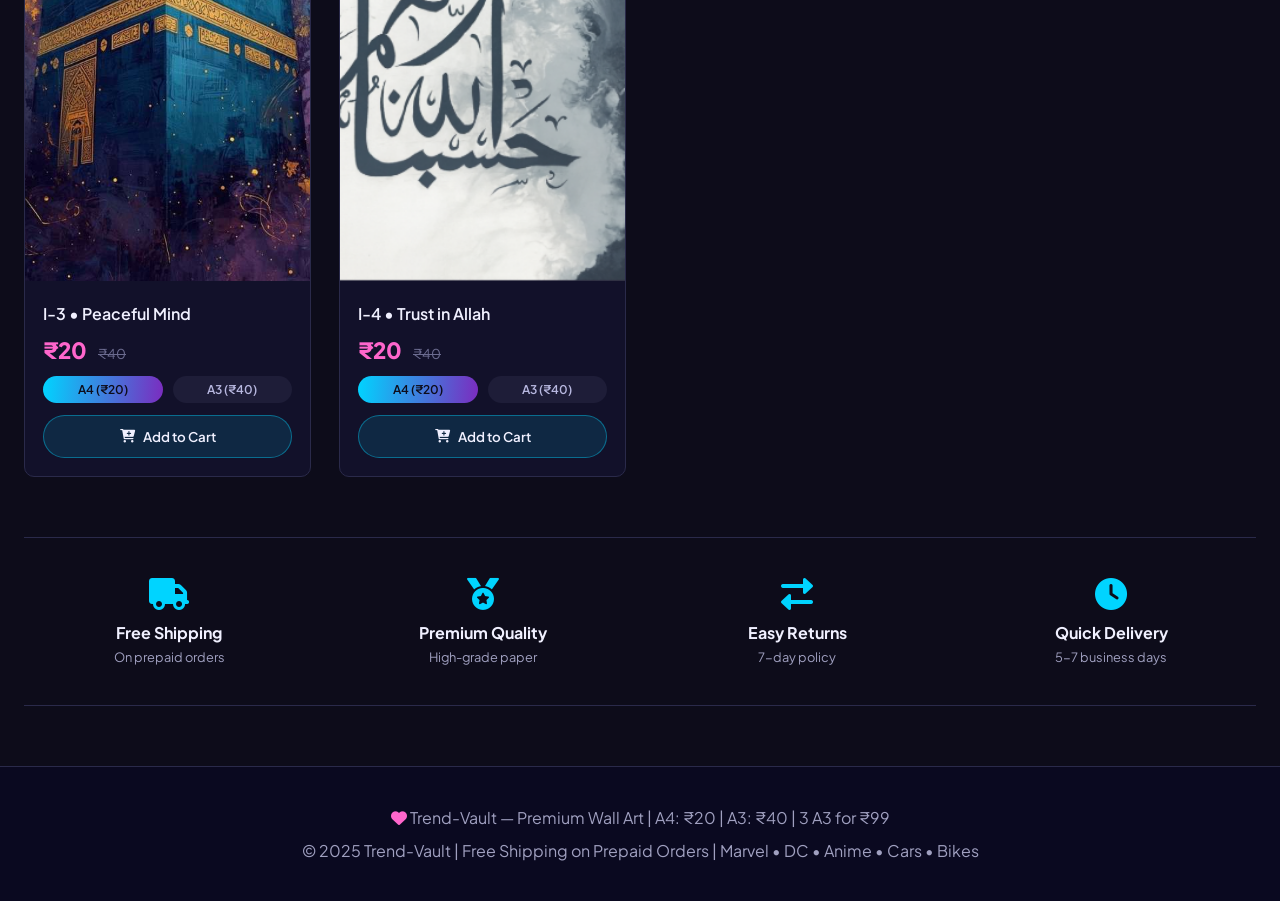
==== commit 8fe82403: "added images" ====
--- a/index.html
+++ b/index.html
@@ -121,6 +121,7 @@
   <div class="cat-badge" data-filter="dc">🦇 DC</div>
   <div class="cat-badge" data-filter="nature">🌿 Nature</div>  <!-- NEW -->
   <div class="cat-badge" data-filter="quotes">💬 Quotes</div>  <!-- NEW -->
+  <div class="cat-badge" data-filter="islamic">🕌 Islamic</div>  <!-- NEW -->
   <div class="cat-badge" data-filter="other">🎨 Other</div>
 </div>
 
--- a/css/style.css
+++ b/css/style.css
@@ -321,7 +321,7 @@
 
 .product-card {
   background: #12112A;
-  border-radius: 20px;
+  border-radius: 10px;
   overflow: hidden;
   transition: all 0.3s;
   border: 1px solid #2A2A4A;
@@ -335,7 +335,7 @@
 
 .product-img {
   width: 100%;
-  height: 260px;
+  height: 500px;
   object-fit: cover;
   background: #1A1930;
 }
@@ -345,8 +345,8 @@
 }
 
 .product-title {
-  font-size: 1.1rem;
-  font-weight: 700;
+  font-size: 1rem;
+  font-weight: 600;
   margin-bottom: 6px;
 }
 
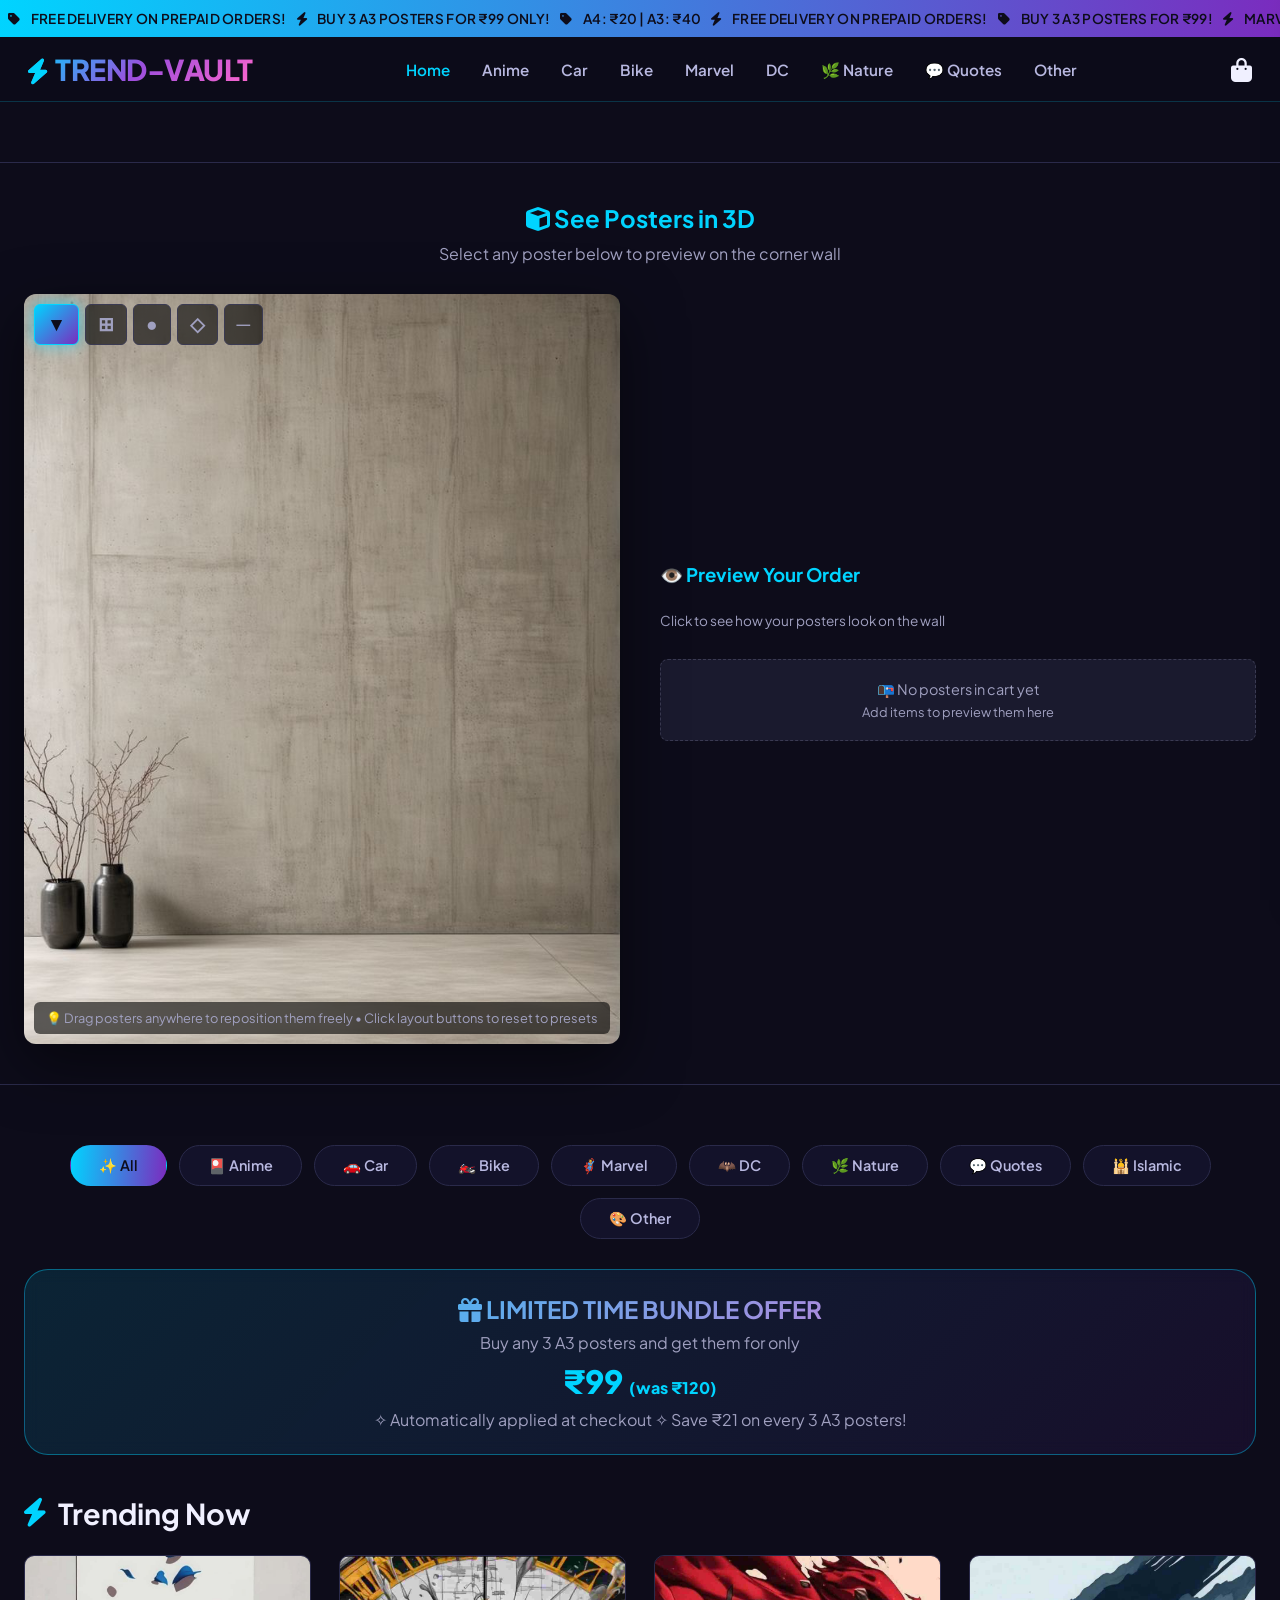
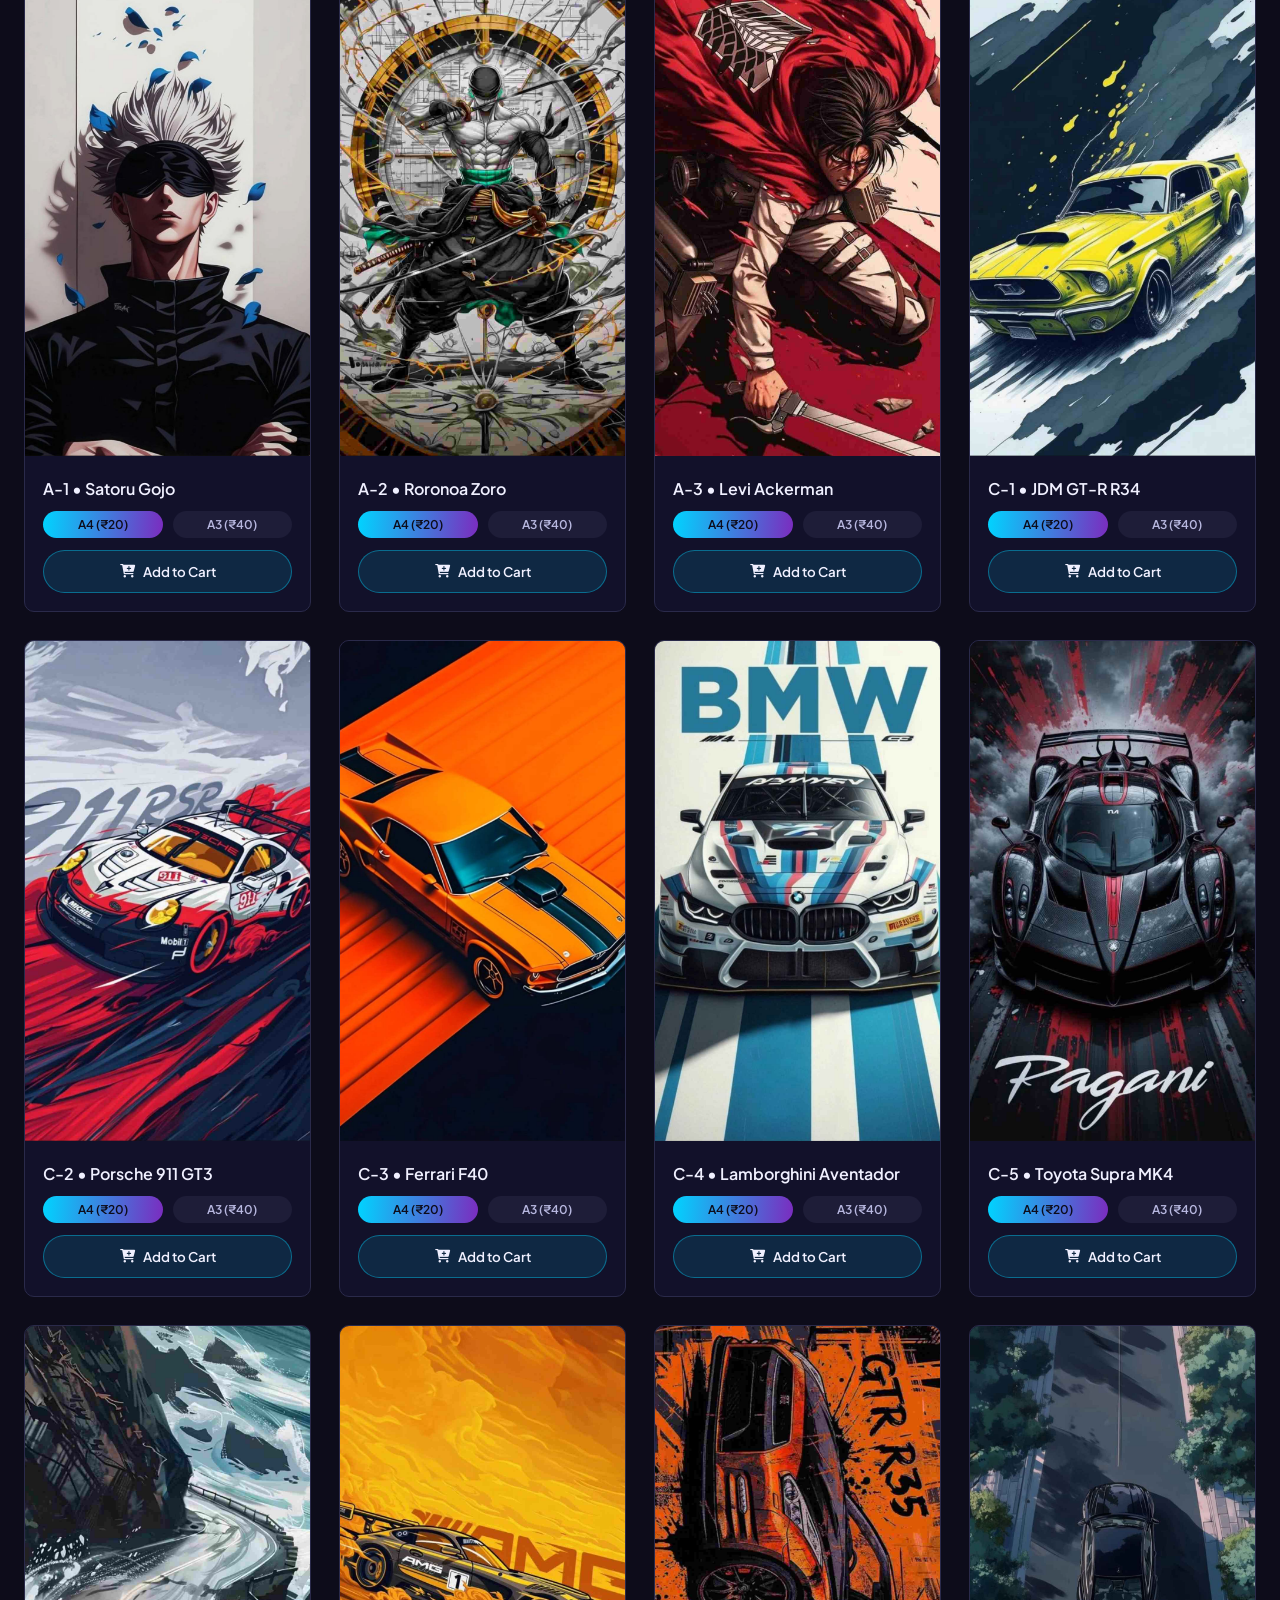
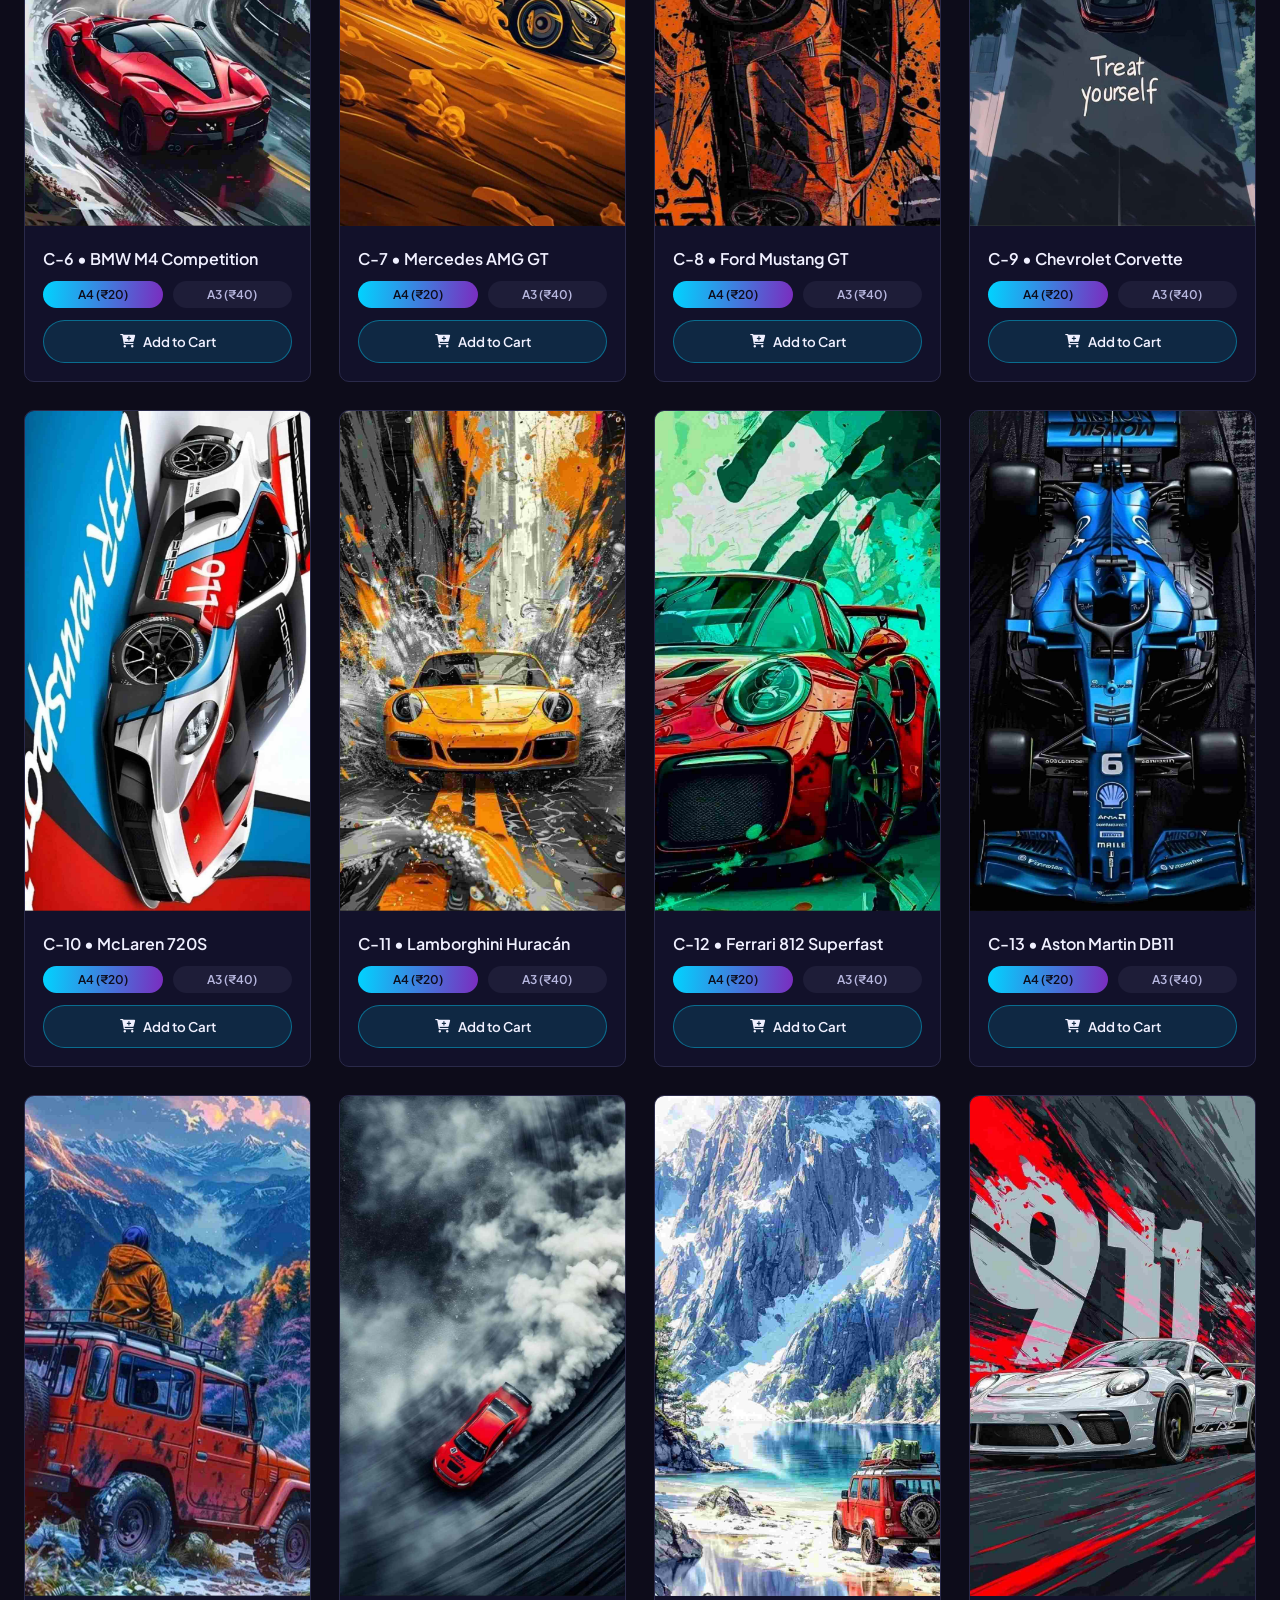
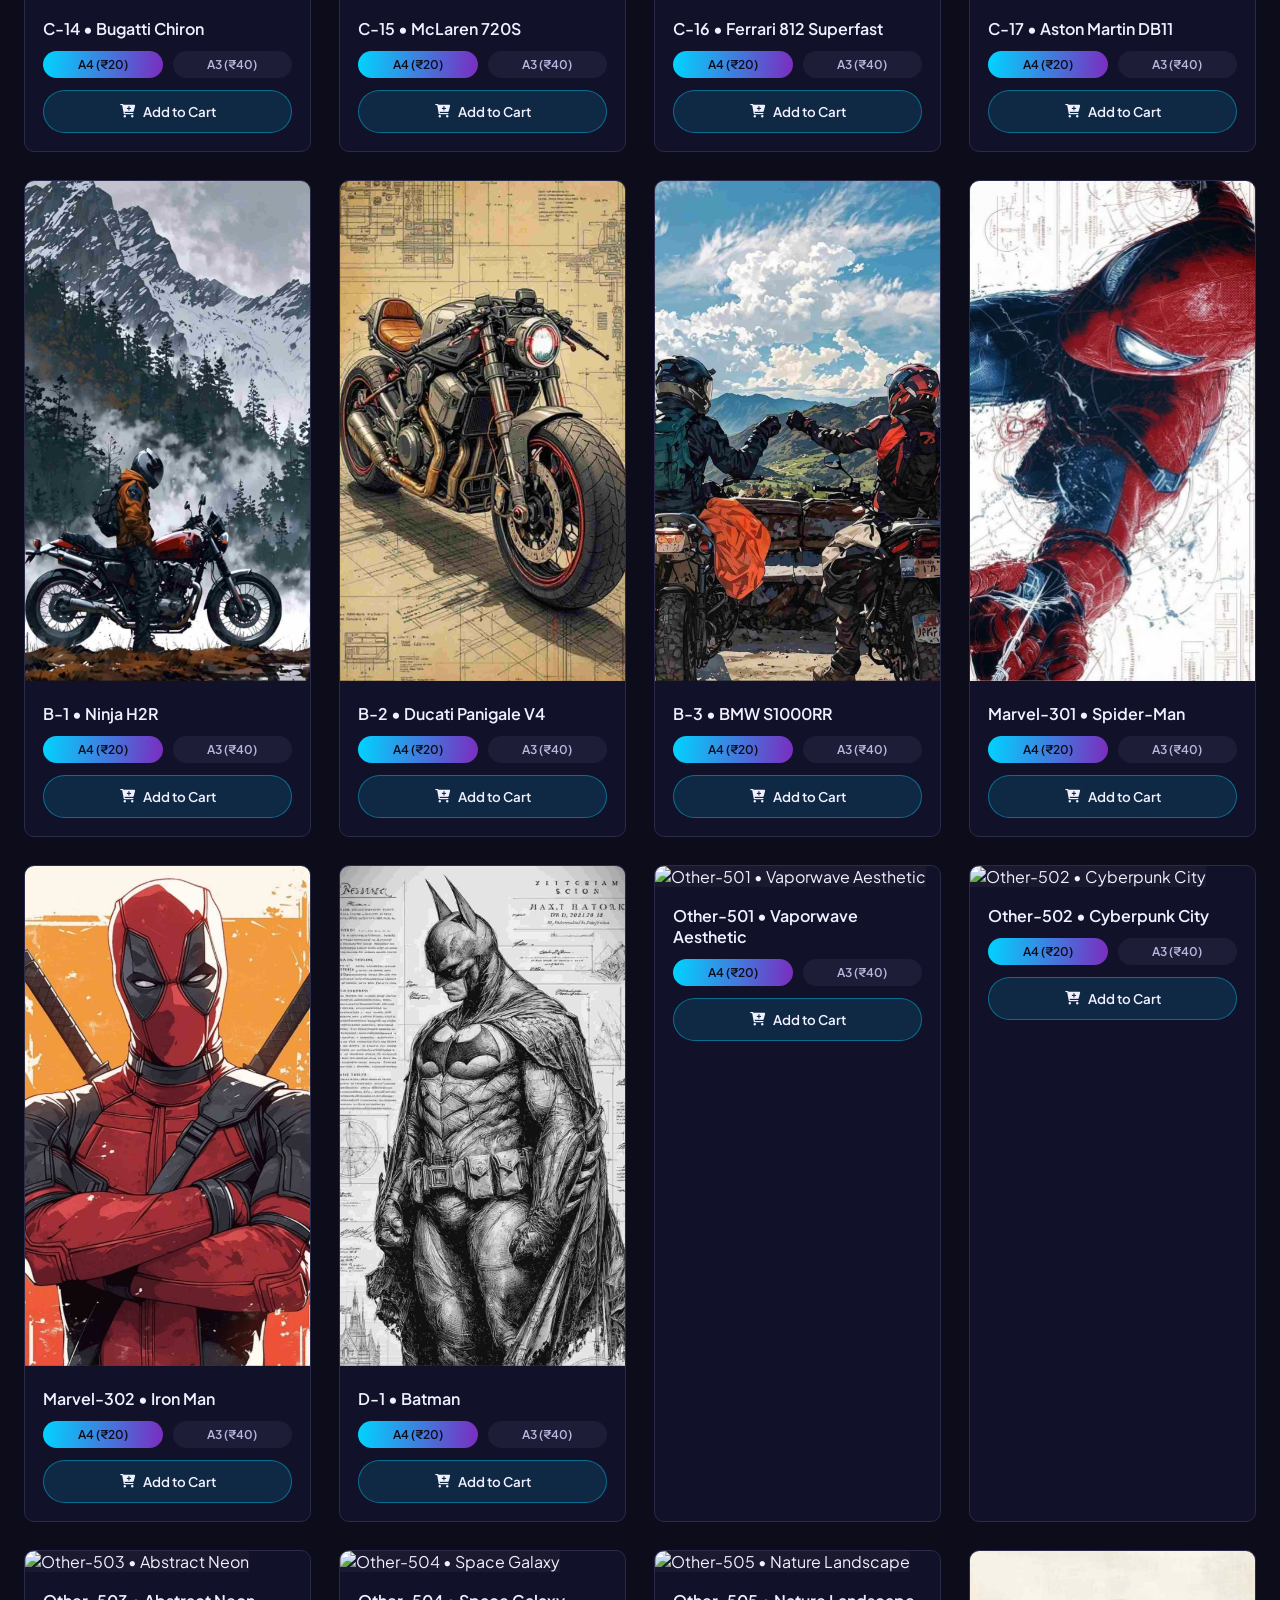
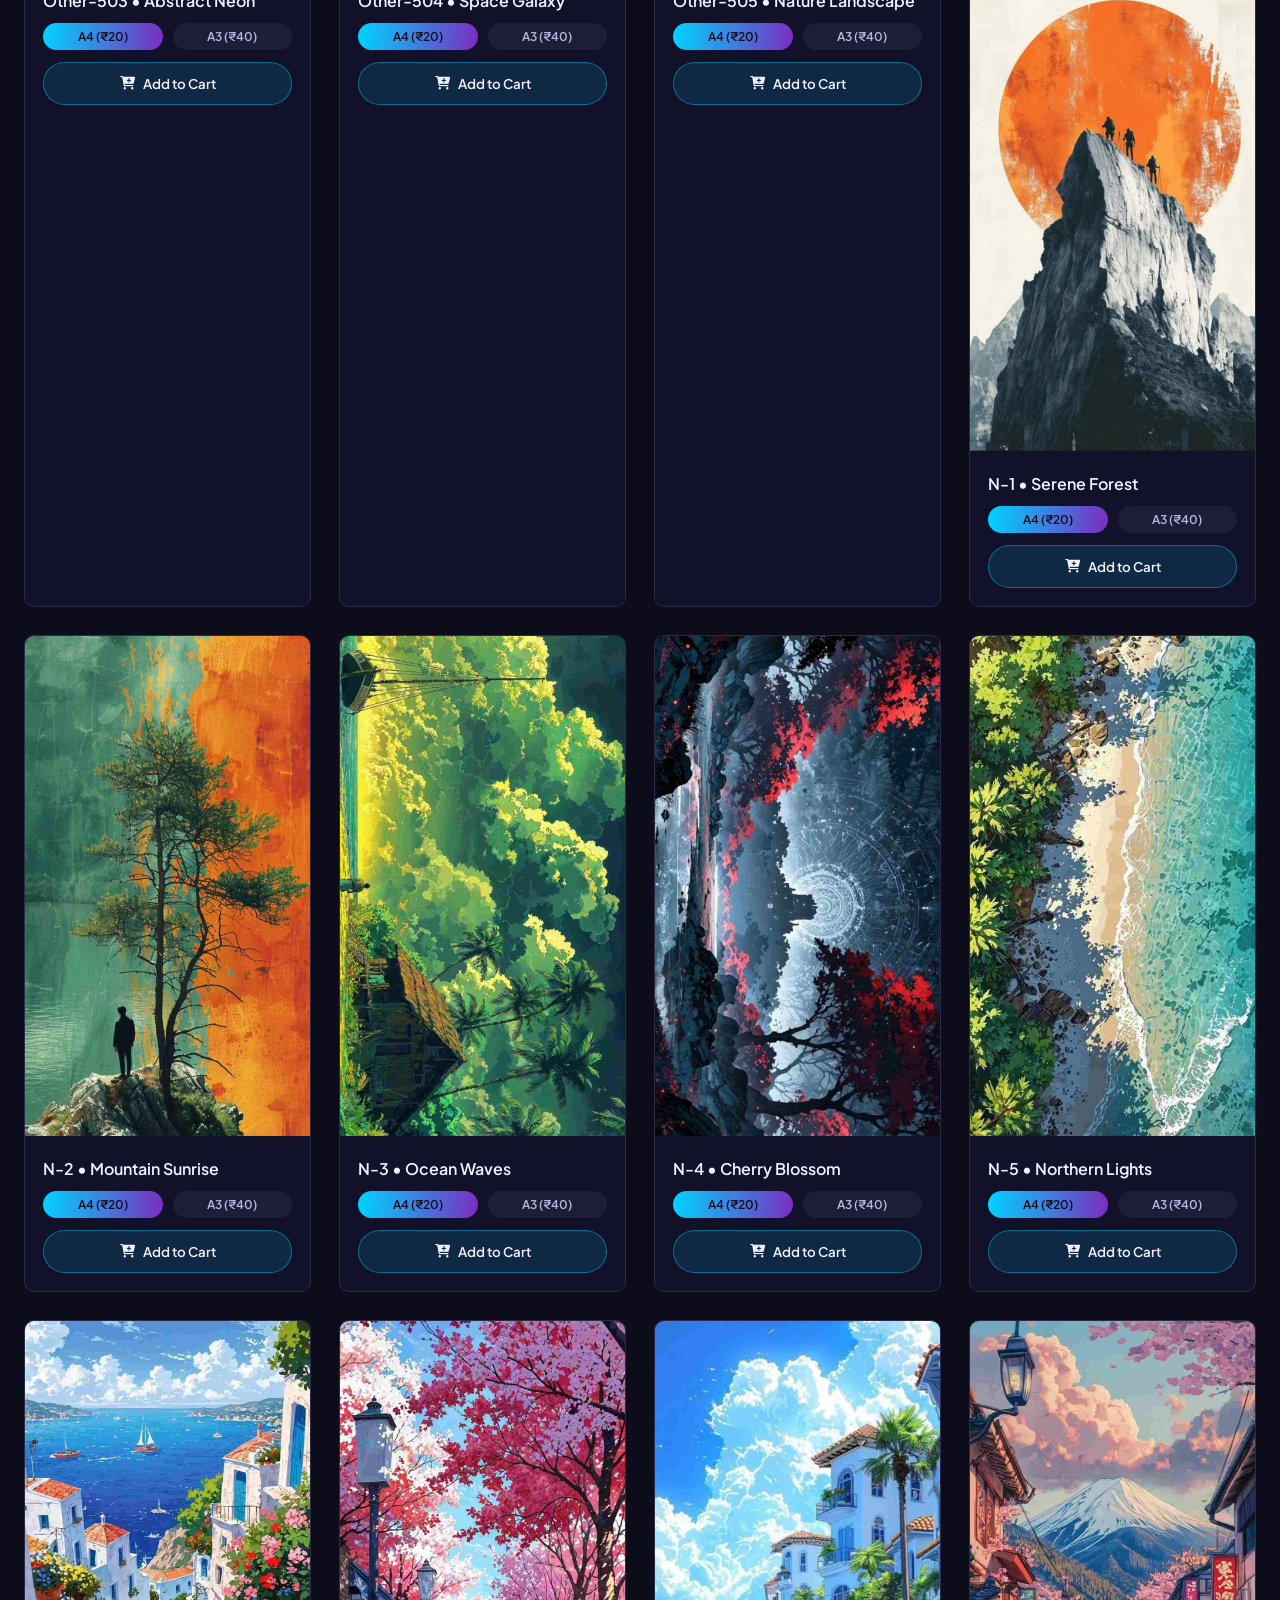
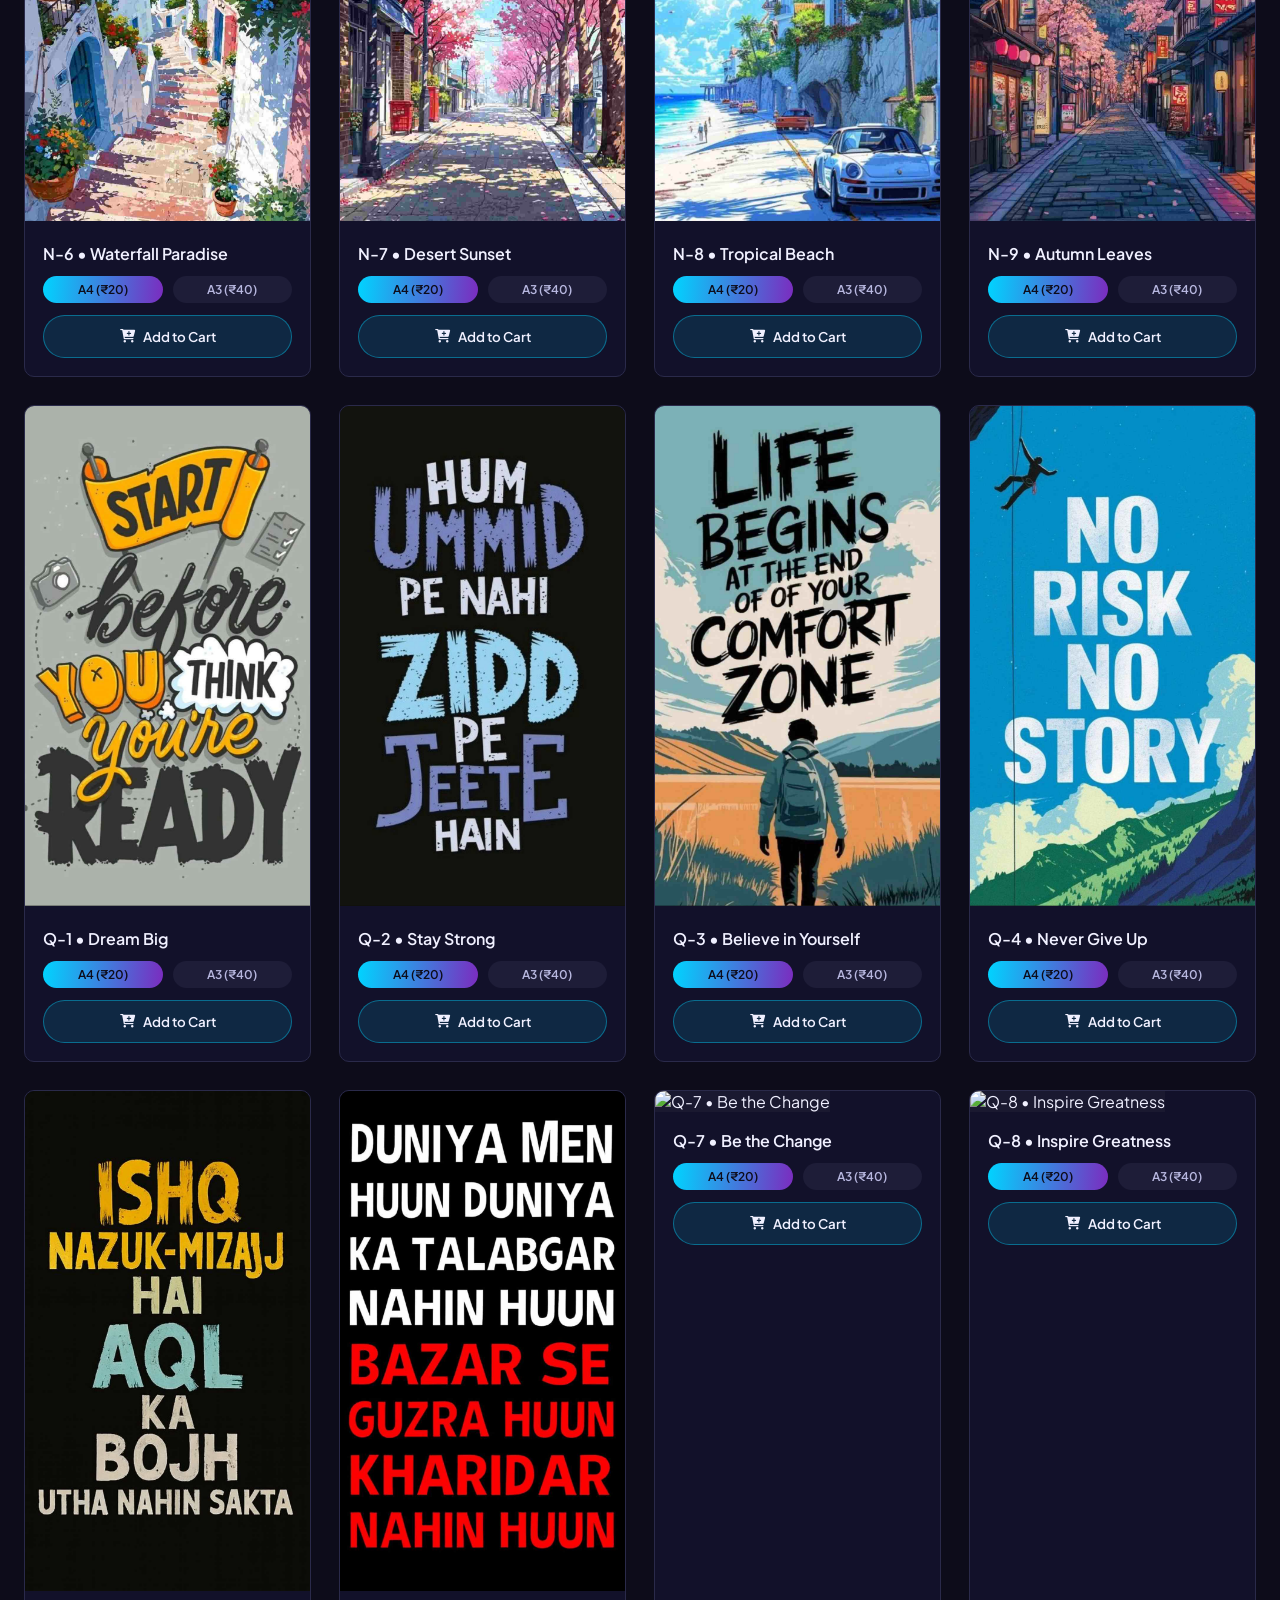
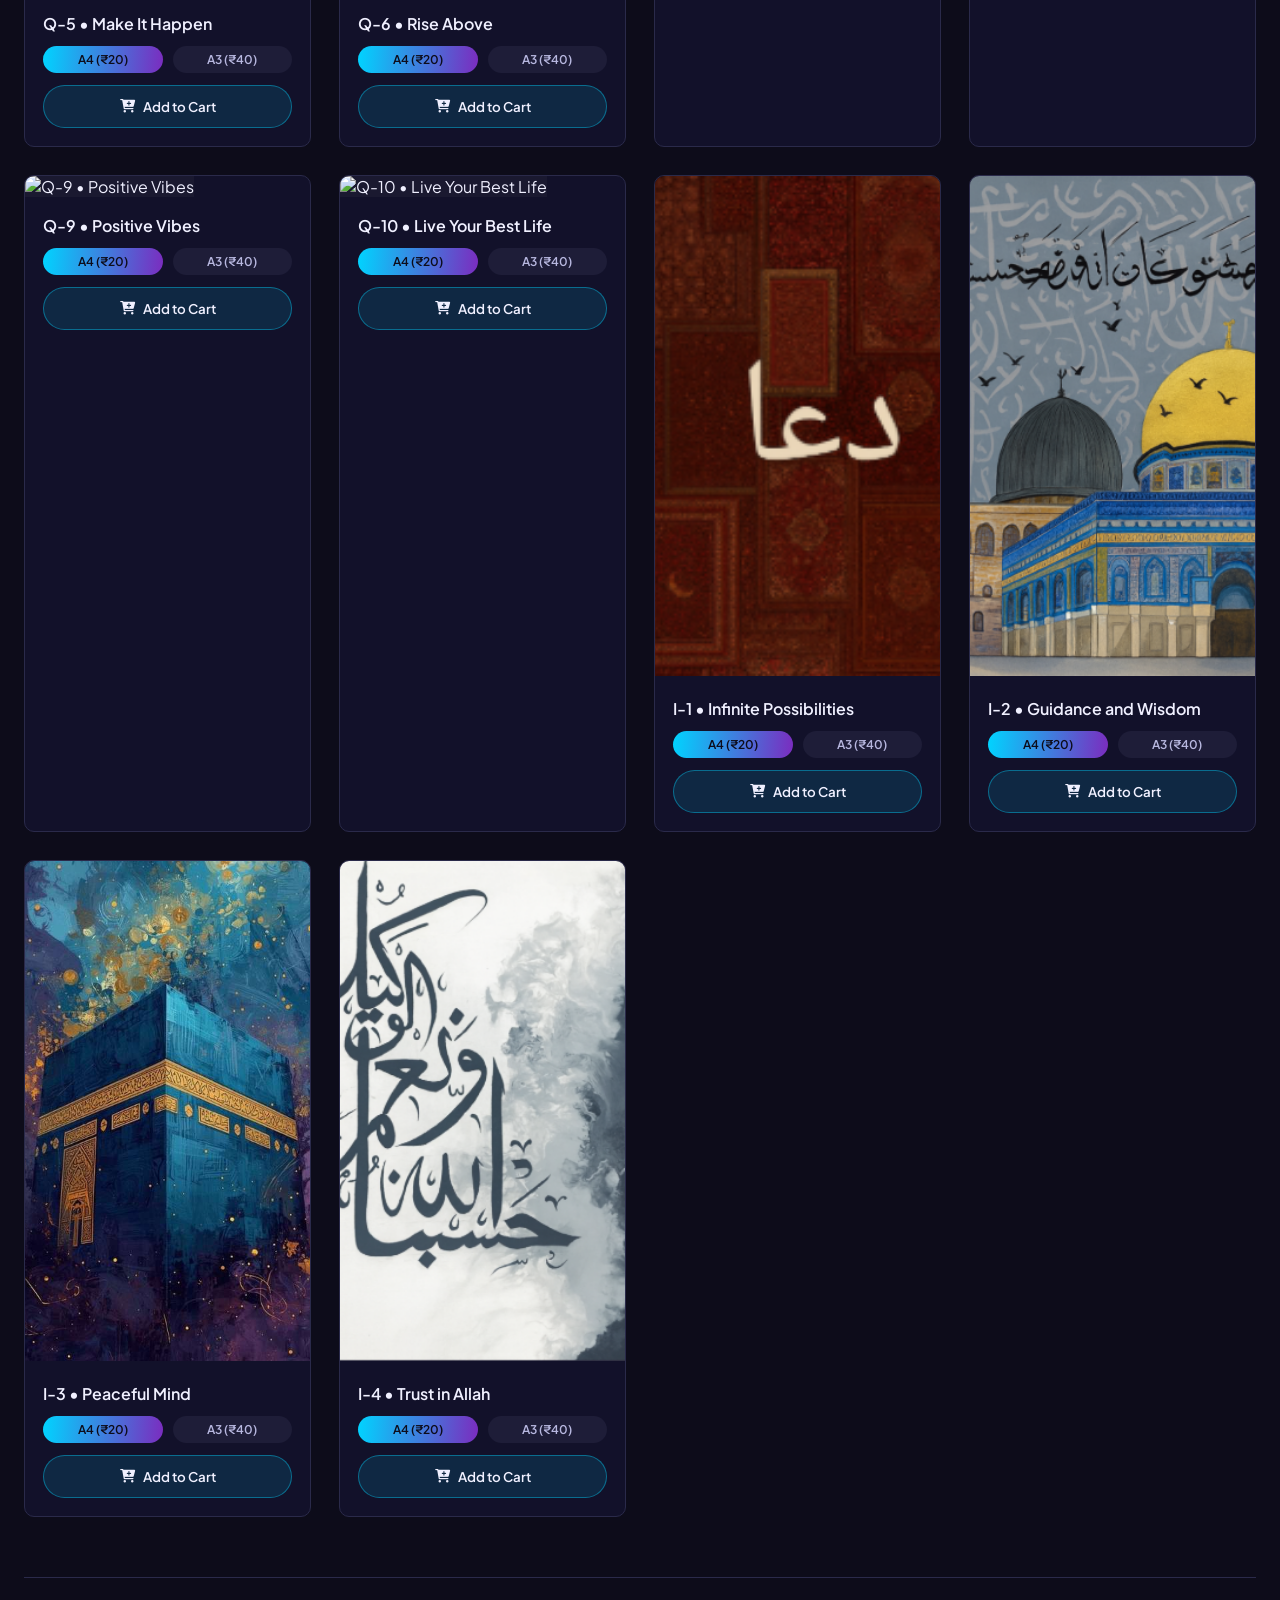
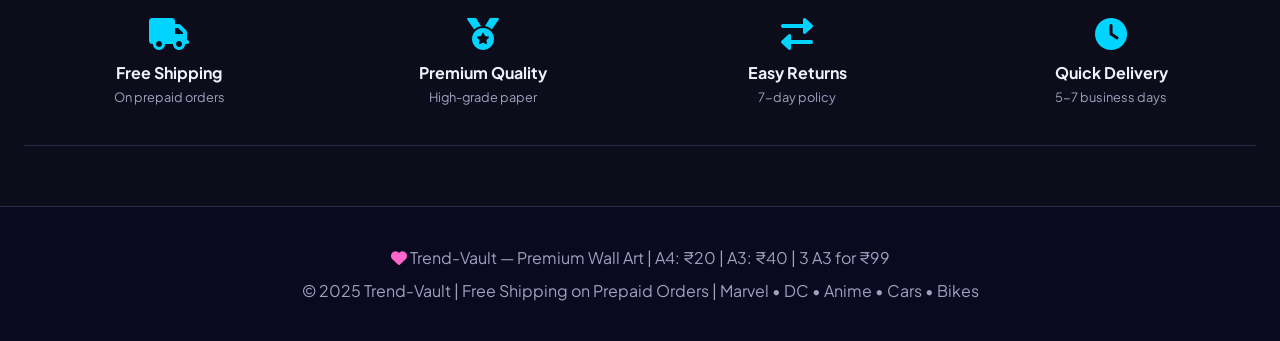
==== commit 7a4c5f71: "updated the details" ====
--- a/index.html
+++ b/index.html
@@ -3,6 +3,13 @@
 <head>
   <meta charset="UTF-8">
   <meta name="viewport" content="width=device-width, initial-scale=1.0, user-scalable=yes">
+  <script async src="https://www.googletagmanager.com/gtag/js?id=G-HCXW1XMCPK"></script>
+  <script>
+    window.dataLayer = window.dataLayer || [];
+    function gtag(){dataLayer.push(arguments);}
+    gtag('js', new Date());
+    gtag('config', 'G-HCXW1XMCPK');
+  </script>
   <title>Trend-Vault | Anime, Car, Bike, Marvel, DC Posters — A3/A4 Sizes + Bundle Offer</title>
   <!-- Google Fonts -->
   <link href="https://fonts.googleapis.com/css2?family=Plus+Jakarta+Sans:wght@300;400;500;600;700;800&display=swap" rel="stylesheet">
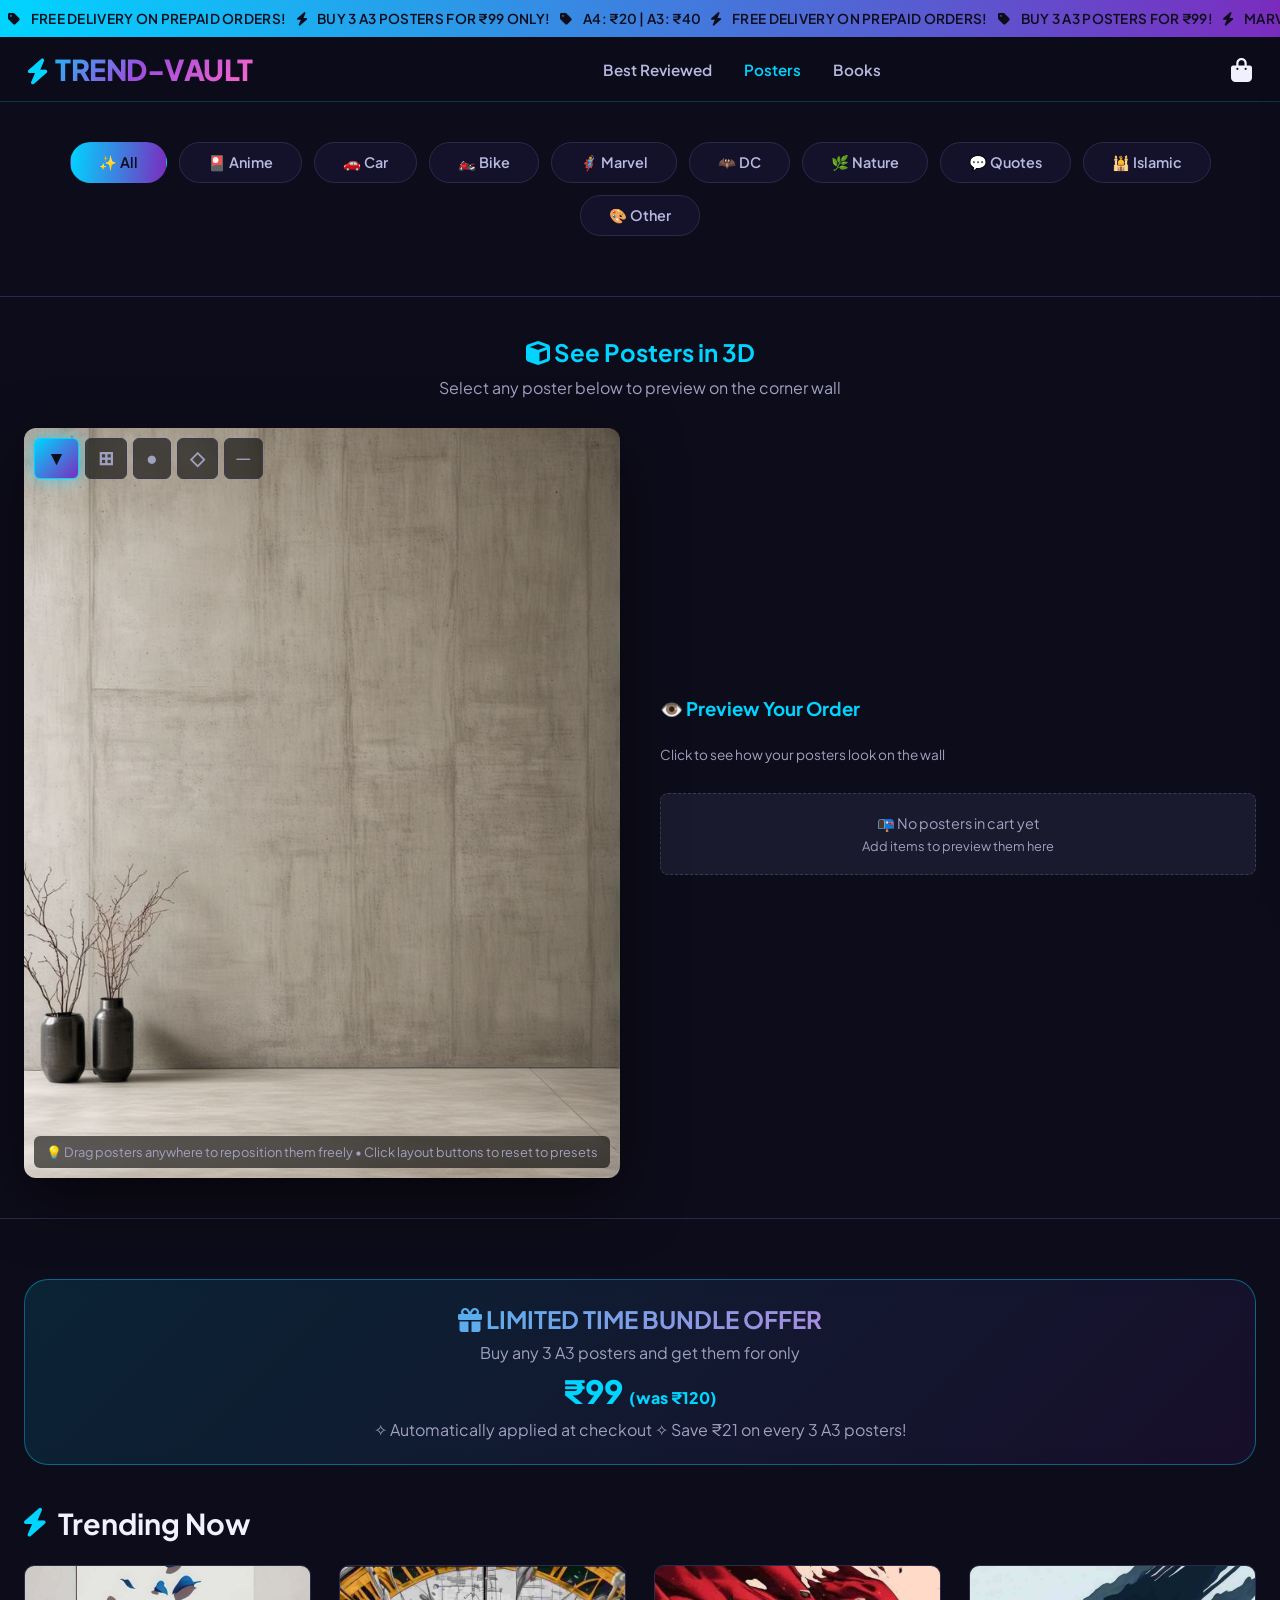
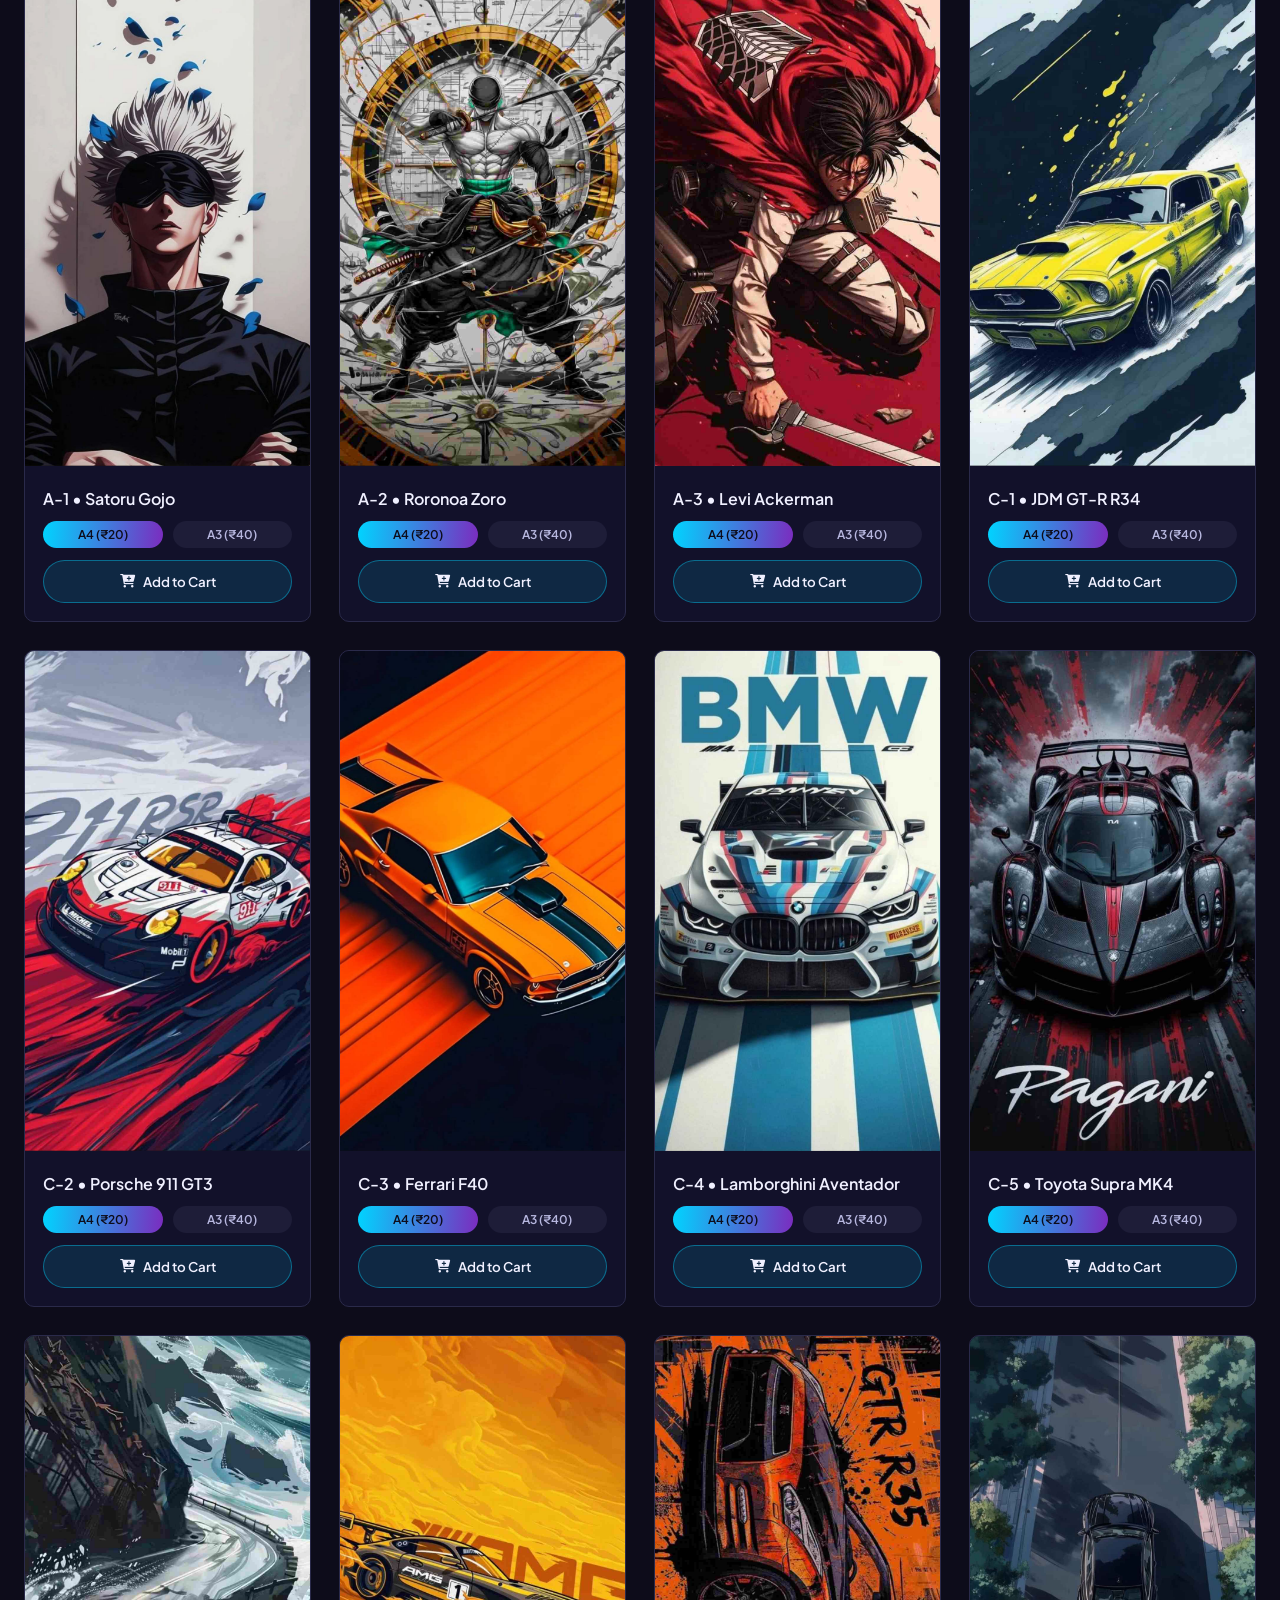
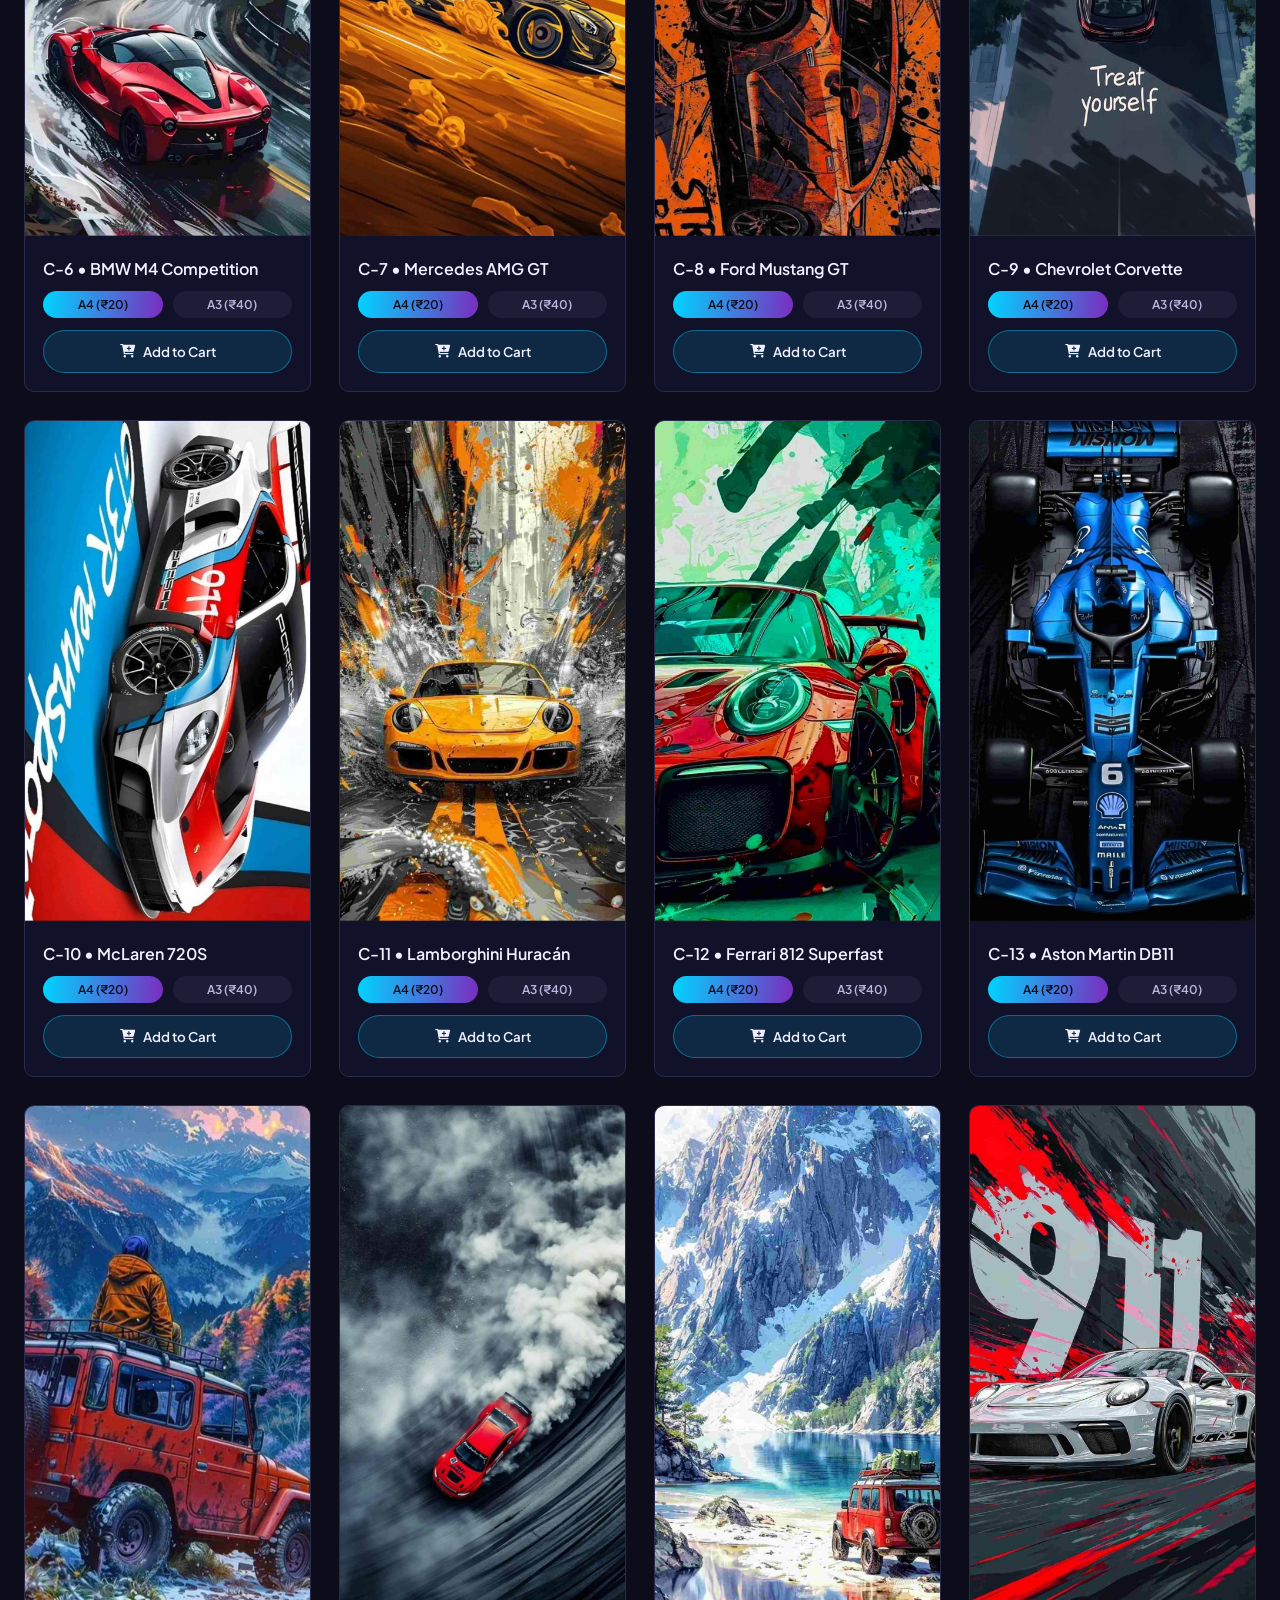
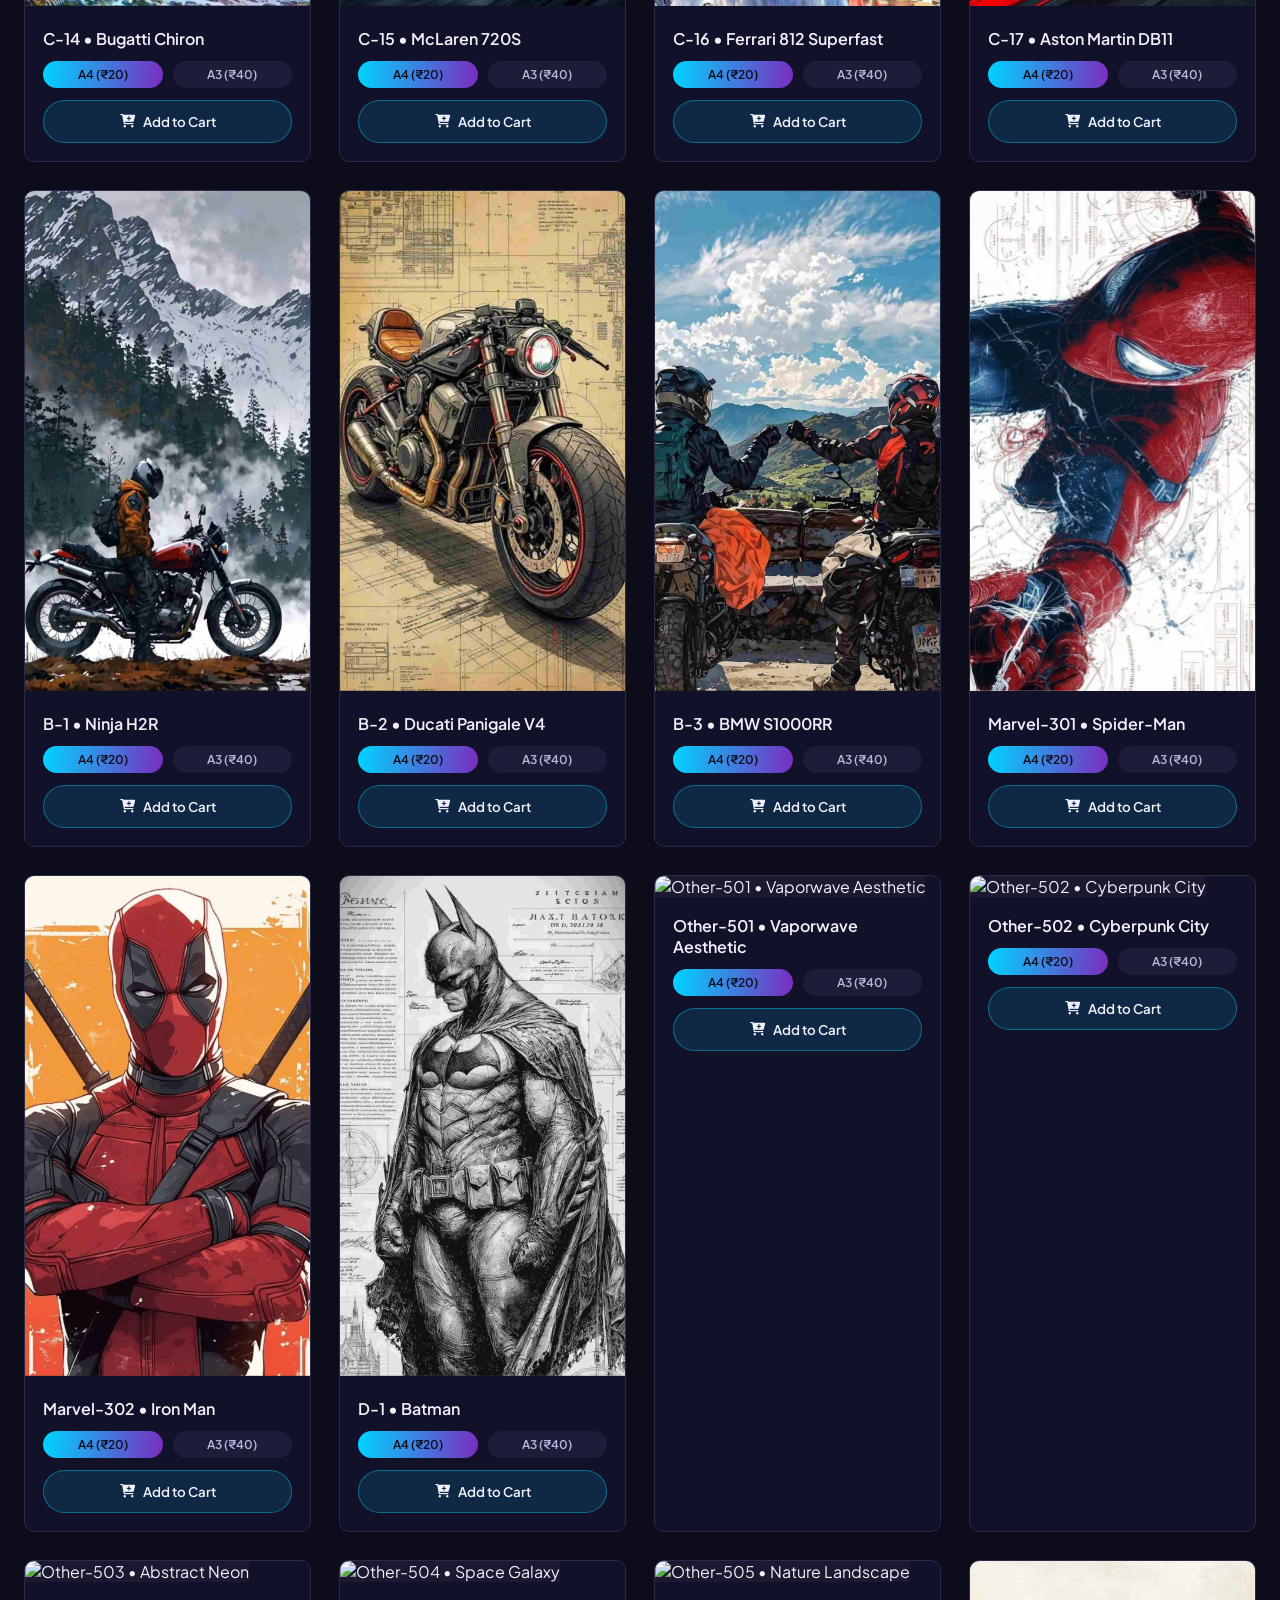
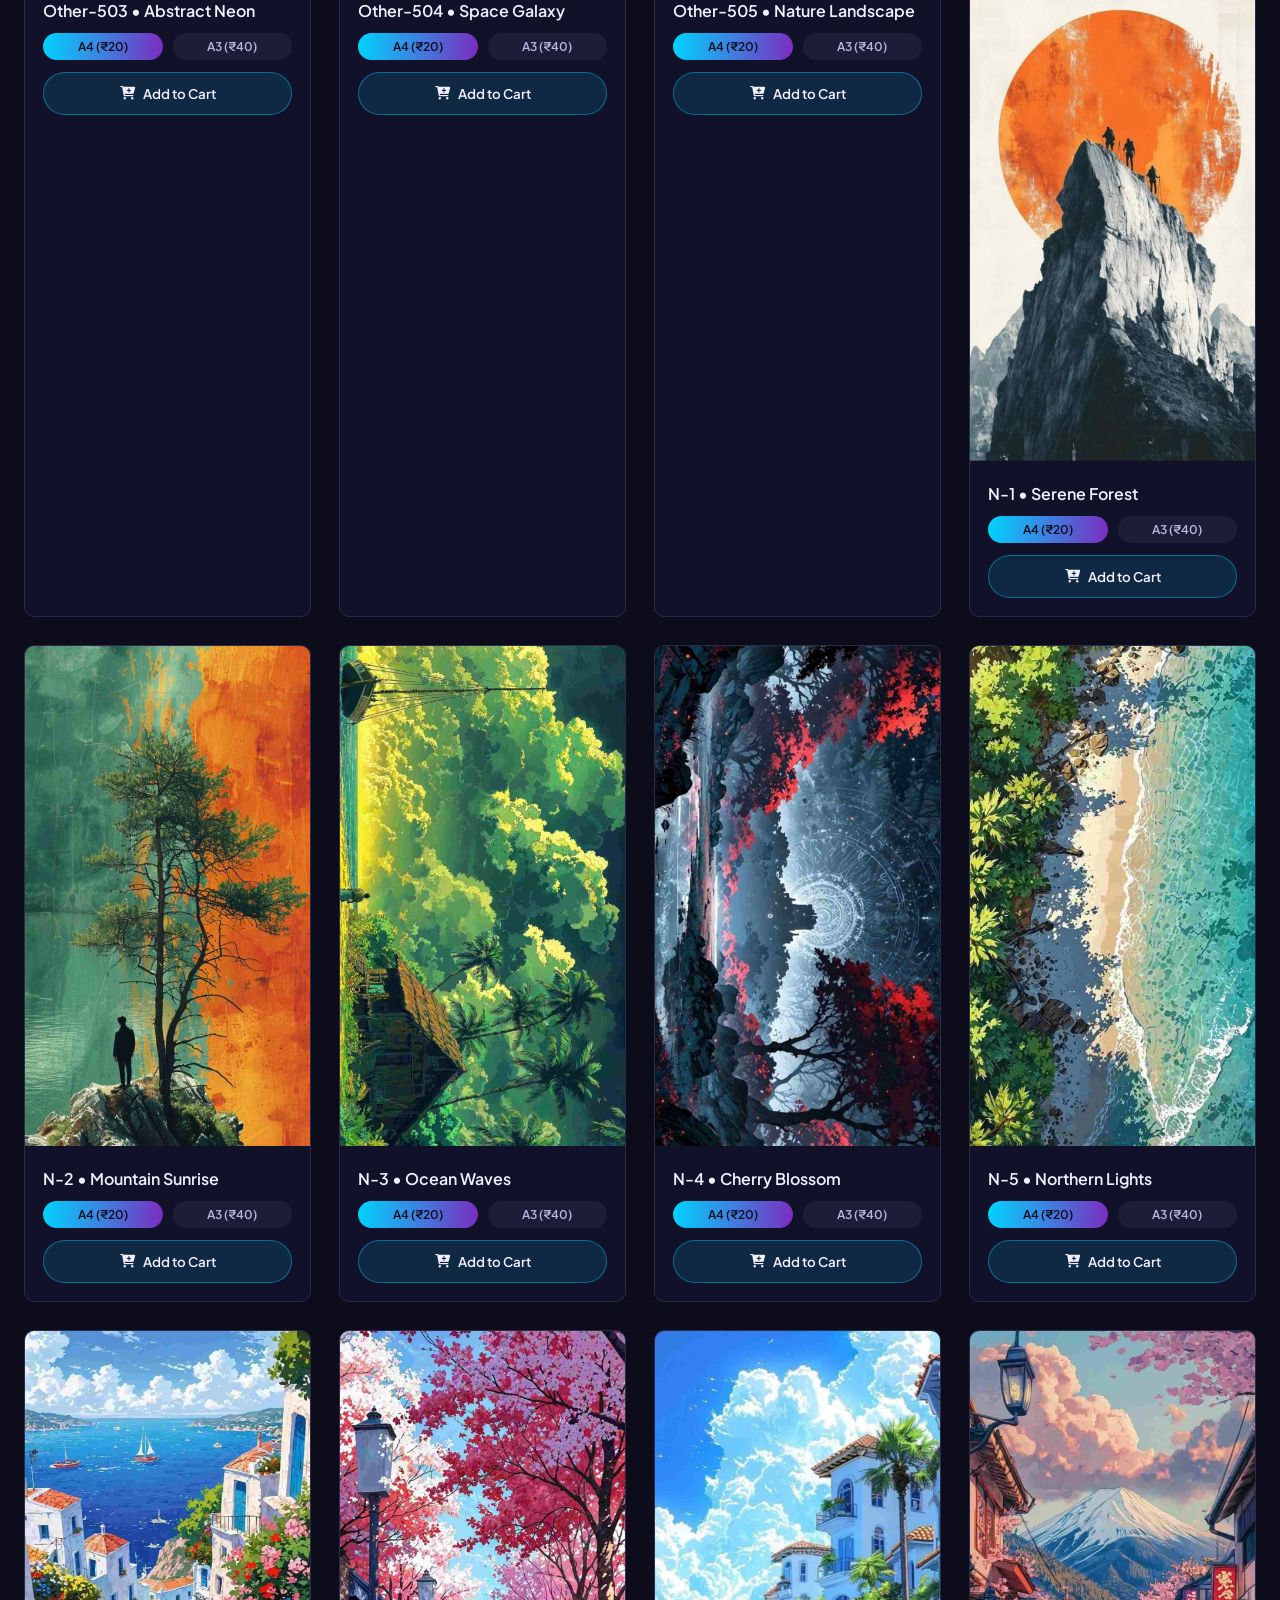
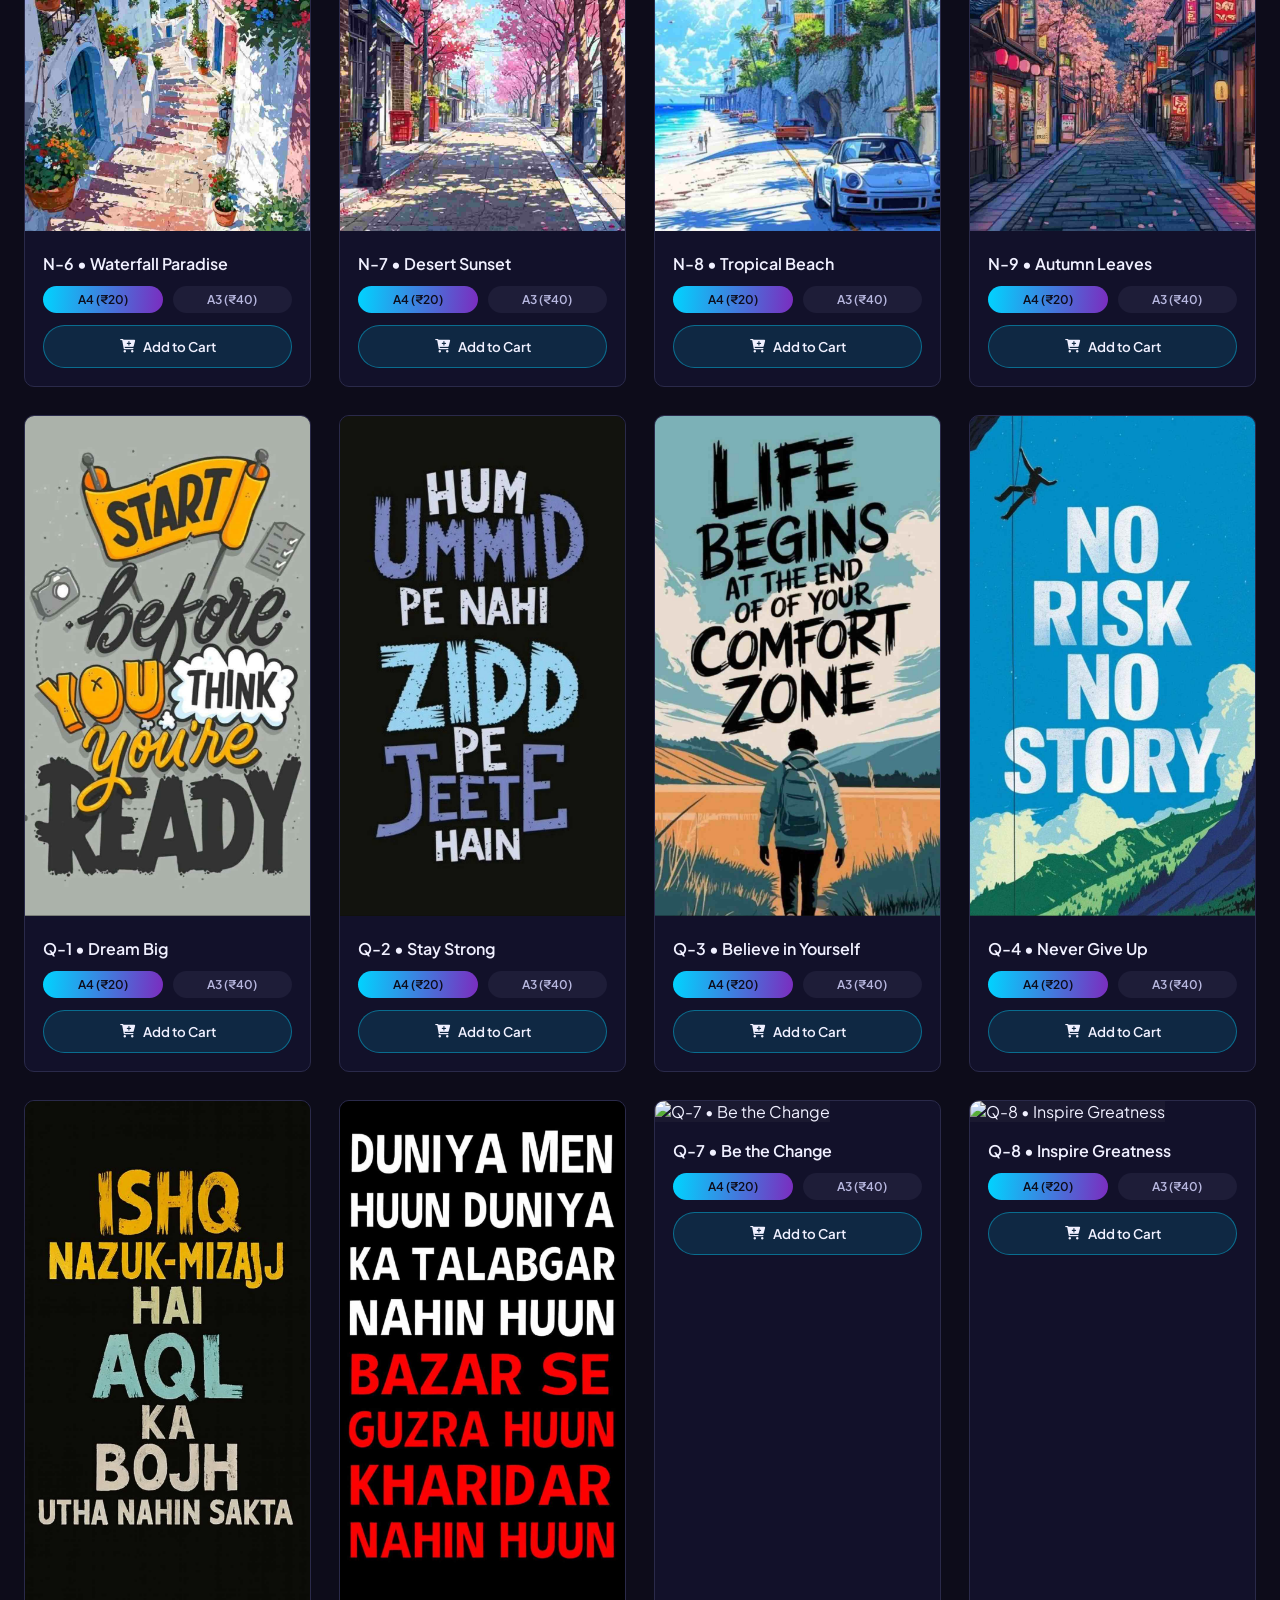
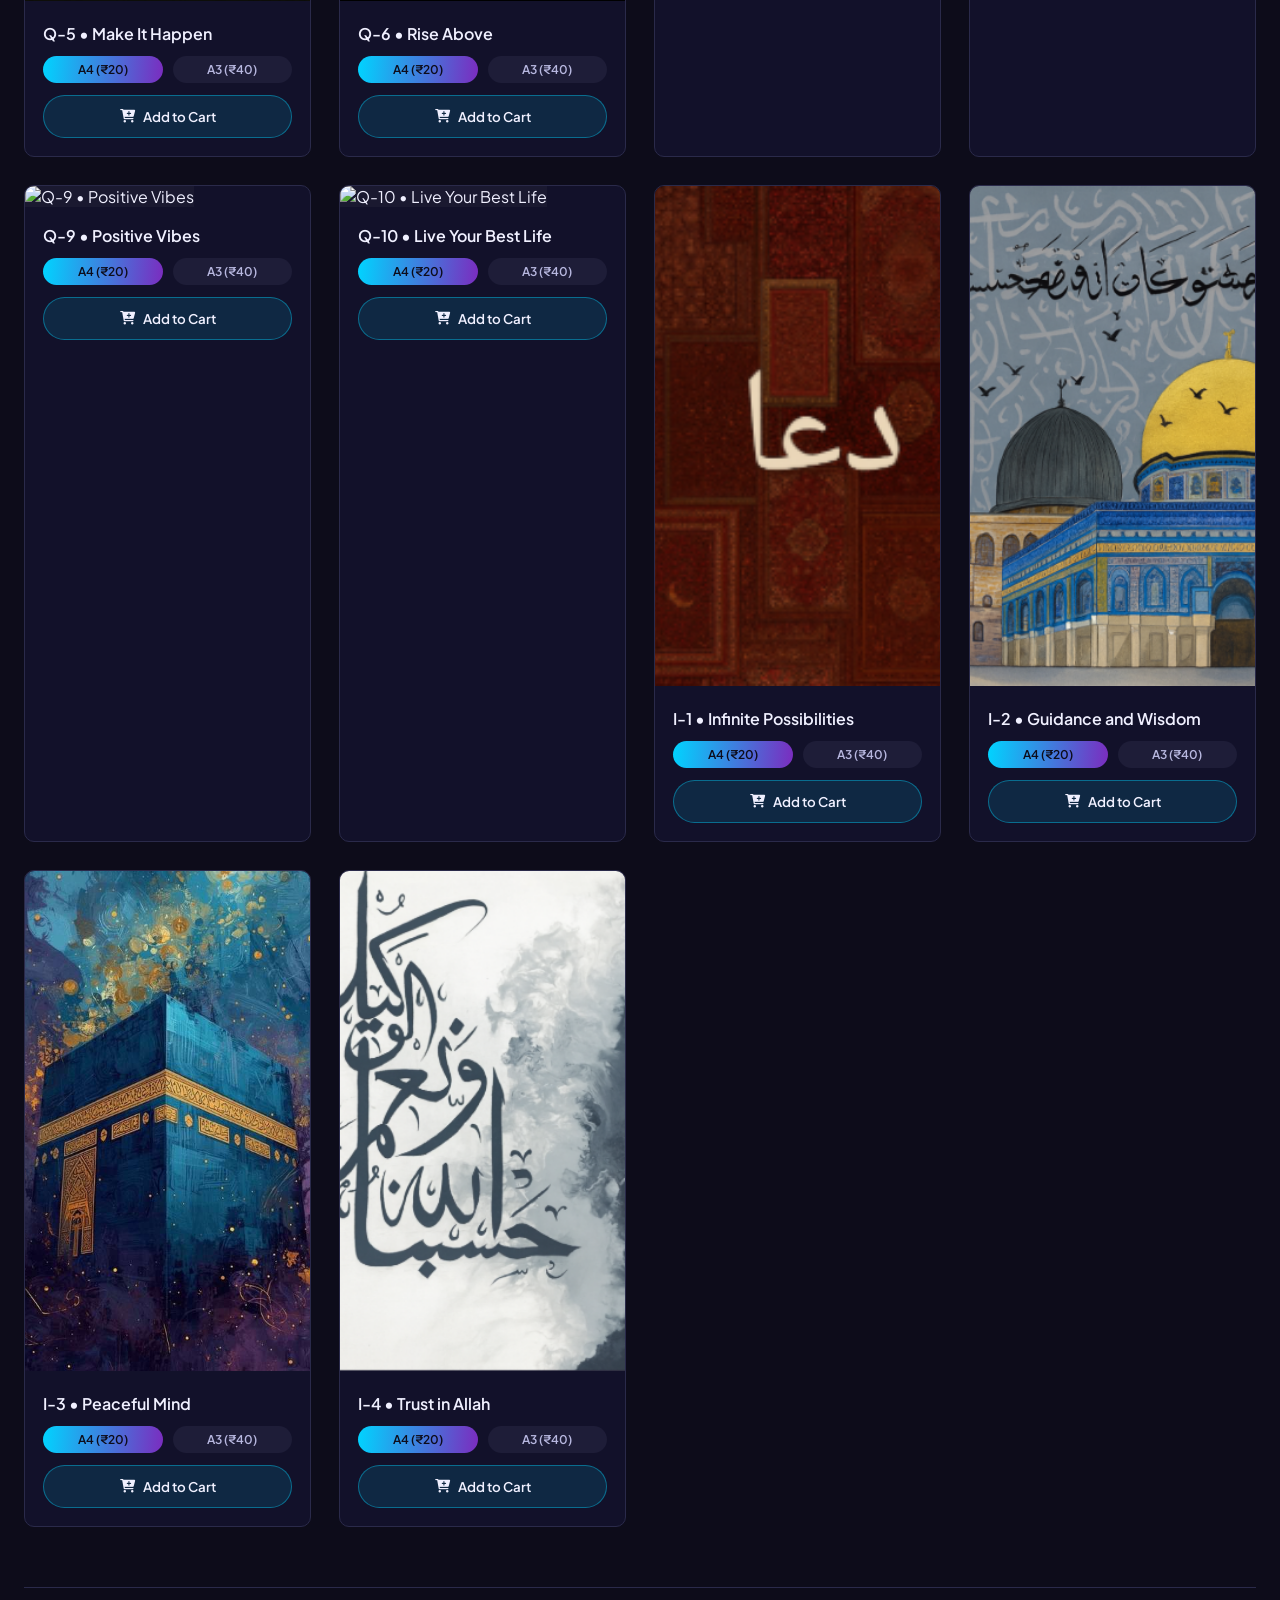
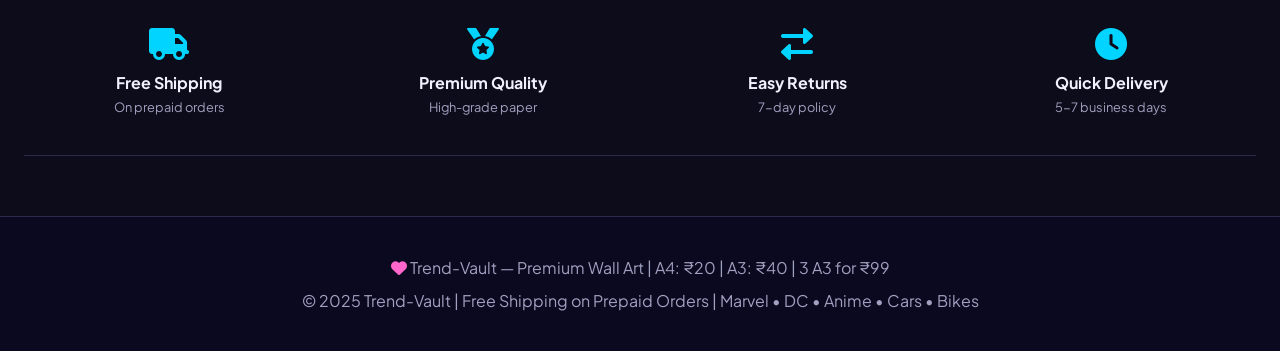
==== commit b75d9c45: "upddated" ====
--- a/index.html
+++ b/index.html
@@ -38,20 +38,30 @@
   <div class="nav-container">
     <div class="logo"><i class="fas fa-bolt"></i> TREND-VAULT</div>
     <ul class="nav-links">
-    <li><a href="#" data-filter="all" class="active">Home</a></li>
-    <li><a href="#" data-filter="anime">Anime</a></li>
-    <li><a href="#" data-filter="car">Car</a></li>
-    <li><a href="#" data-filter="bike">Bike</a></li>
-    <li><a href="#" data-filter="marvel">Marvel</a></li>
-    <li><a href="#" data-filter="dc">DC</a></li>
-    <li><a href="#" data-filter="nature">🌿 Nature</a></li>  <!-- NEW -->
-    <li><a href="#" data-filter="quotes">💬 Quotes</a></li>  <!-- NEW -->
-    <li><a href="#" data-filter="other">Other</a></li>
+      <li><a href="top-picks.html">Best Reviewed</a></li>
+      <li><a href="index.html" class="active">Posters</a></li>
+      <li><a href="books.html">Books</a></li>
     </ul>
     <div class="cart-icon" id="cartIcon">
       <i class="fas fa-shopping-bag"></i>
       <span class="cart-count" id="cartCount">0</span>
     </div>
+  </div>
+</div>
+
+<!-- Poster Categories (moved just above 3D section) -->
+<div class="container" style="margin-top: 24px;">
+  <div class="categories" id="categoryFilters">
+    <div class="cat-badge active" data-filter="all">✨ All</div>
+    <div class="cat-badge" data-filter="anime">🎴 Anime</div>
+    <div class="cat-badge" data-filter="car">🚗 Car</div>
+    <div class="cat-badge" data-filter="bike">🏍️ Bike</div>
+    <div class="cat-badge" data-filter="marvel">🦸 Marvel</div>
+    <div class="cat-badge" data-filter="dc">🦇 DC</div>
+    <div class="cat-badge" data-filter="nature">🌿 Nature</div>
+    <div class="cat-badge" data-filter="quotes">💬 Quotes</div>
+    <div class="cat-badge" data-filter="islamic">🕌 Islamic</div>
+    <div class="cat-badge" data-filter="other">🎨 Other</div>
   </div>
 </div>
 
@@ -118,19 +128,9 @@
 </section>
 
 <!-- Main Content -->
+
 <div class="container">
- <div class="categories" id="categoryFilters">
-  <div class="cat-badge active" data-filter="all">✨ All</div>
-  <div class="cat-badge" data-filter="anime">🎴 Anime</div>
-  <div class="cat-badge" data-filter="car">🚗 Car</div>
-  <div class="cat-badge" data-filter="bike">🏍️ Bike</div>
-  <div class="cat-badge" data-filter="marvel">🦸 Marvel</div>
-  <div class="cat-badge" data-filter="dc">🦇 DC</div>
-  <div class="cat-badge" data-filter="nature">🌿 Nature</div>  <!-- NEW -->
-  <div class="cat-badge" data-filter="quotes">💬 Quotes</div>  <!-- NEW -->
-  <div class="cat-badge" data-filter="islamic">🕌 Islamic</div>  <!-- NEW -->
-  <div class="cat-badge" data-filter="other">🎨 Other</div>
-</div>
+
 
   <div class="offer-banner">
     <h3><i class="fas fa-gift"></i> LIMITED TIME BUNDLE OFFER</h3>
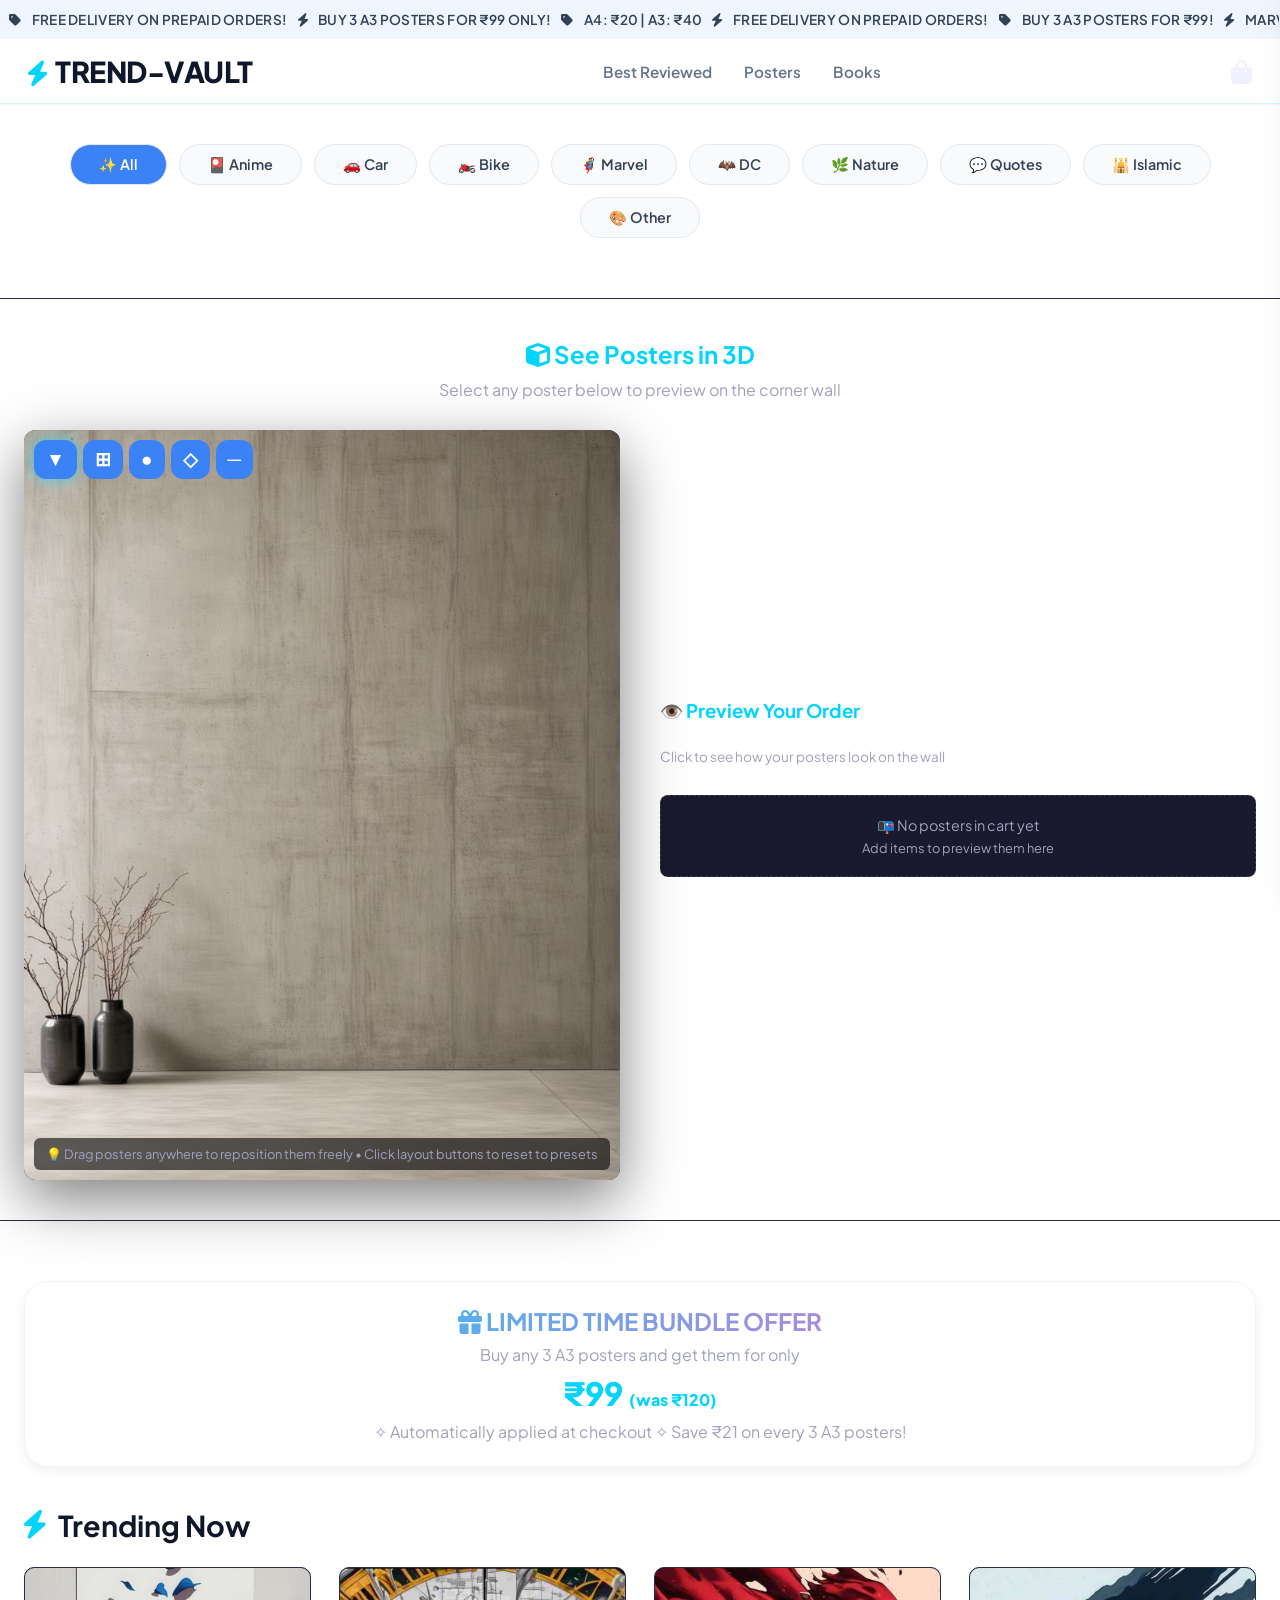
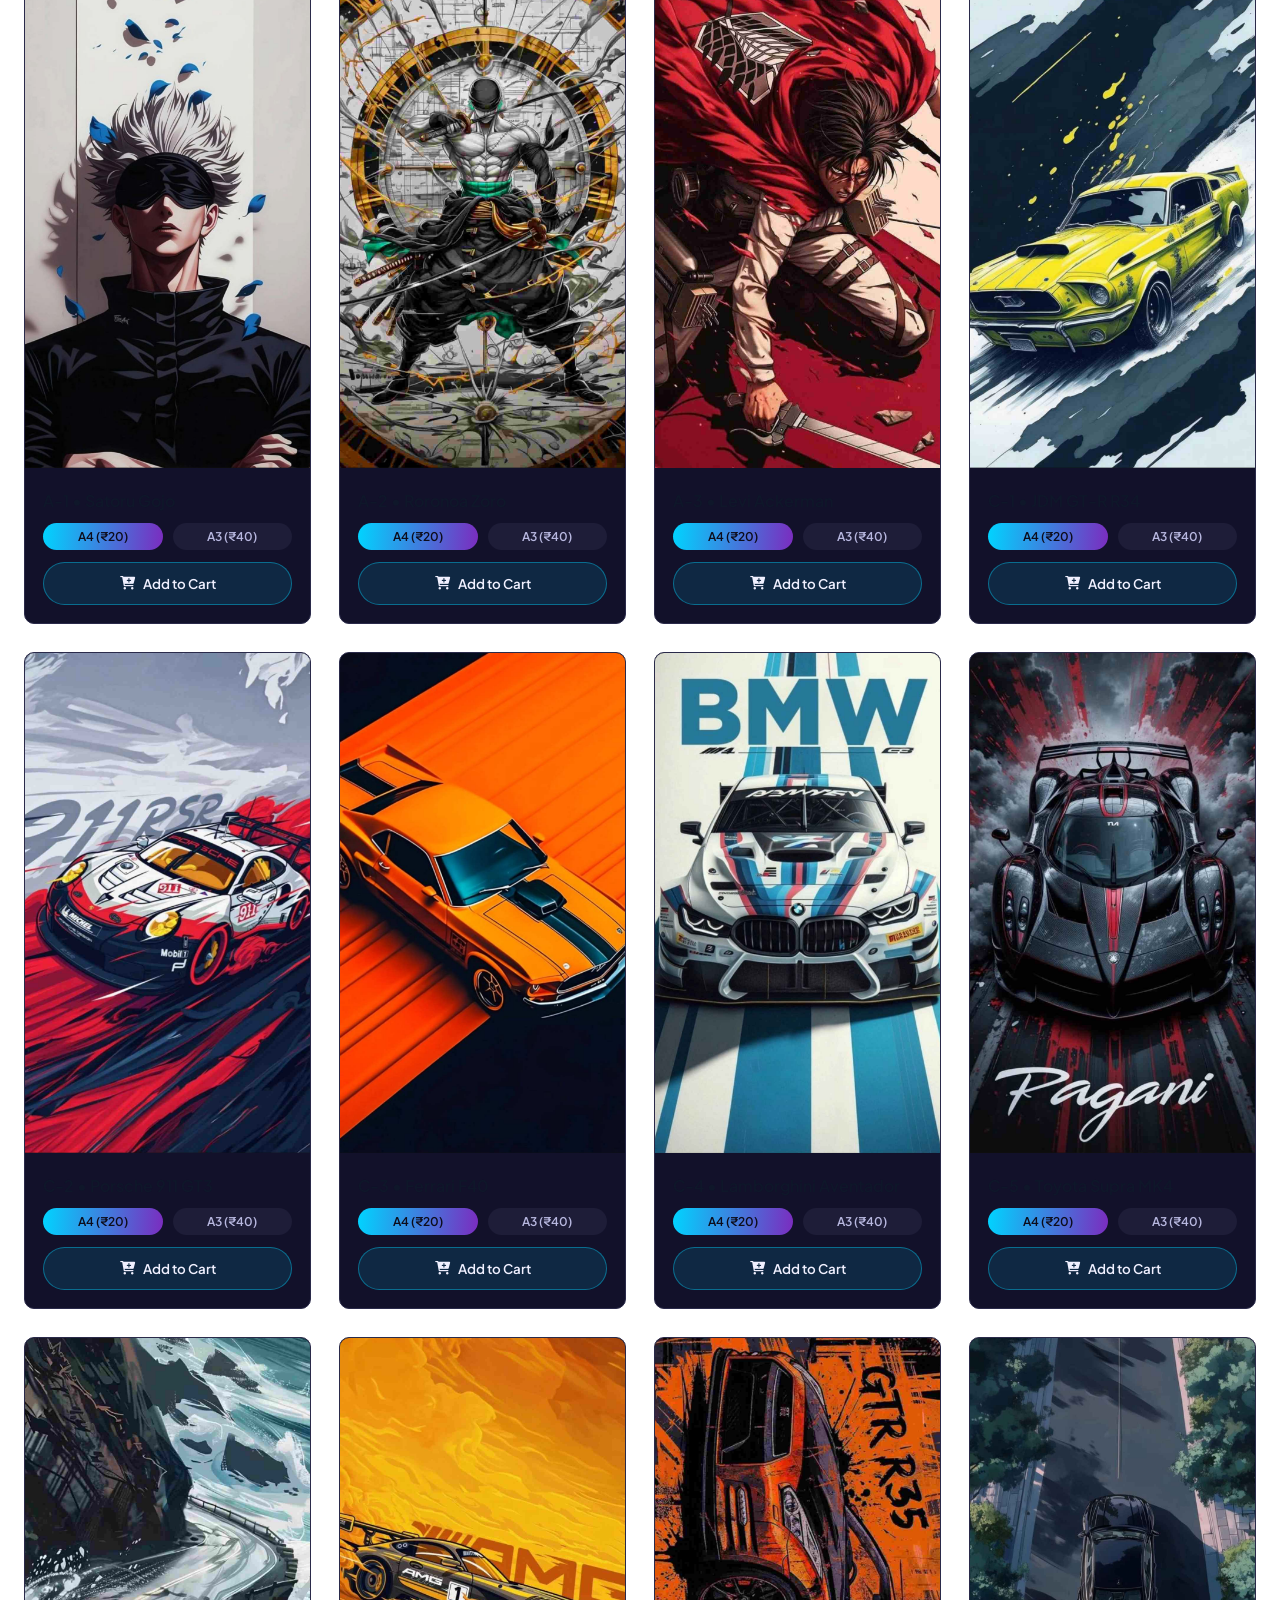
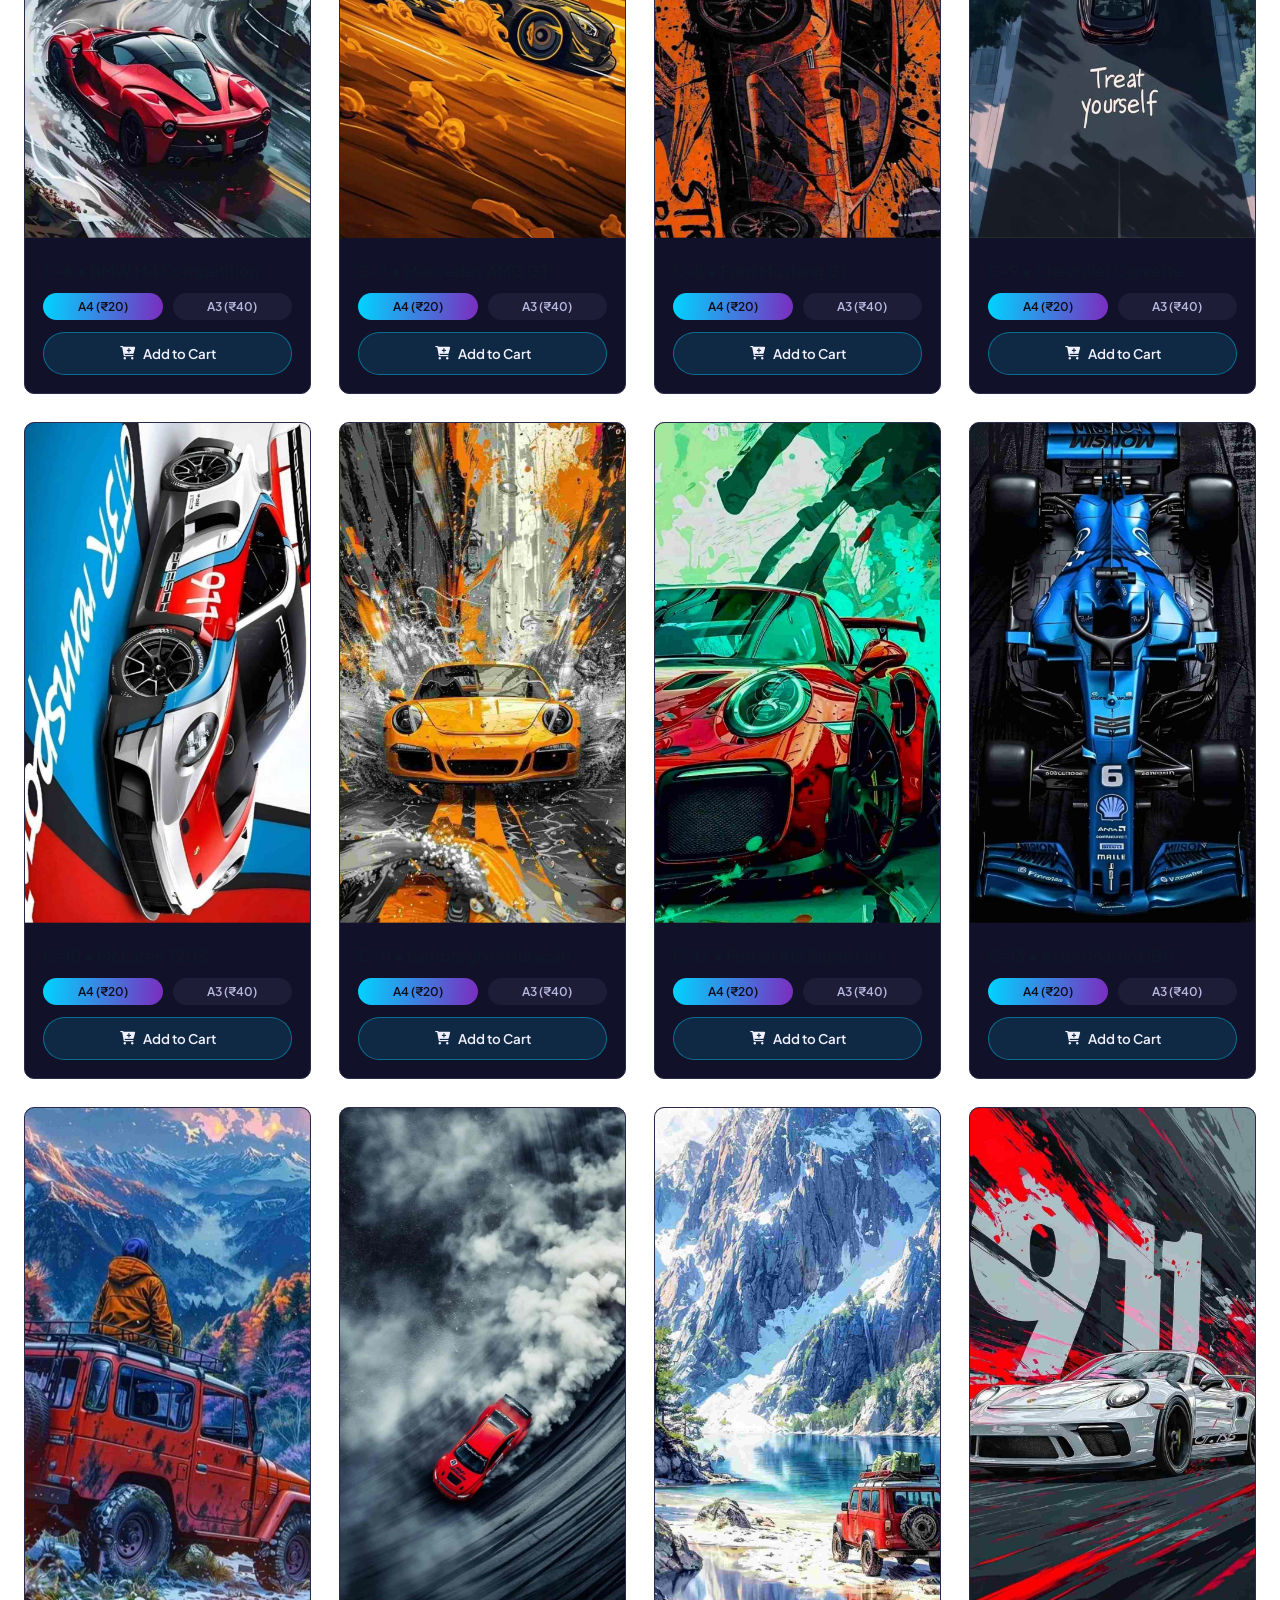
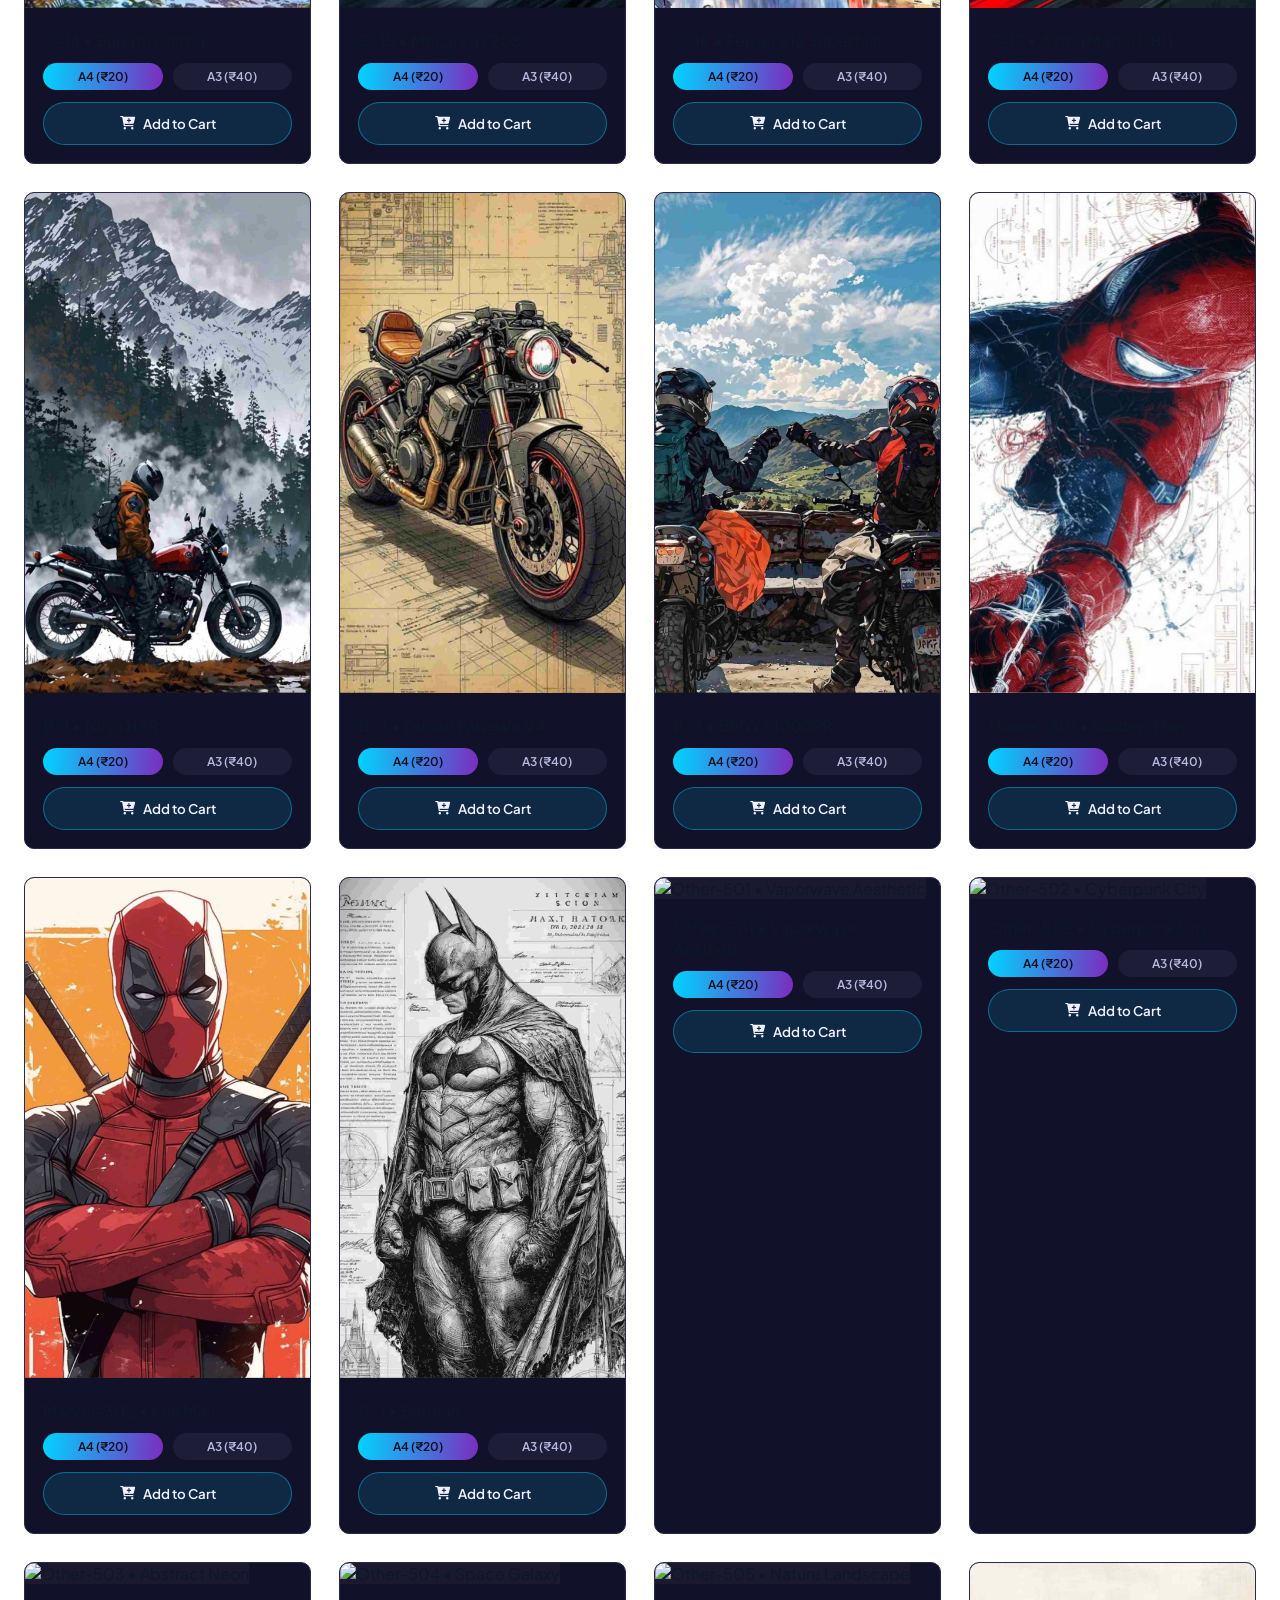
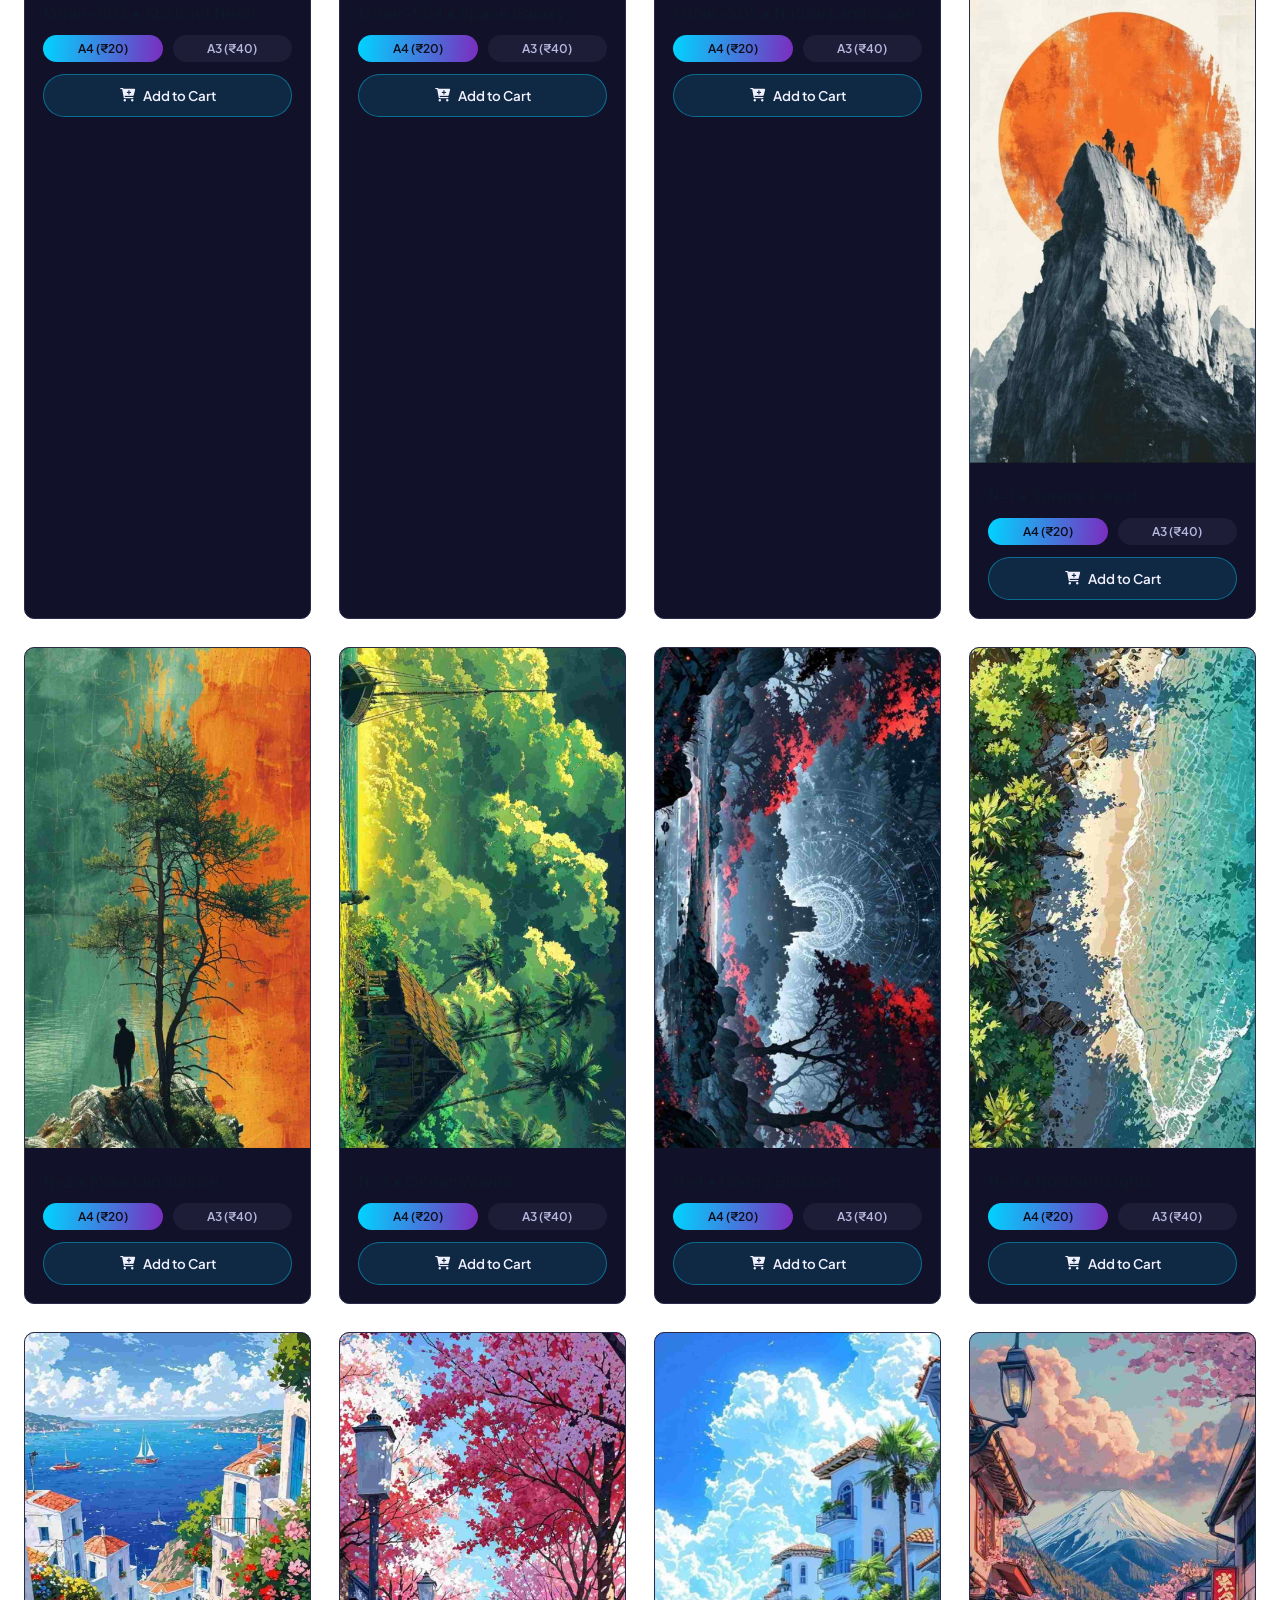
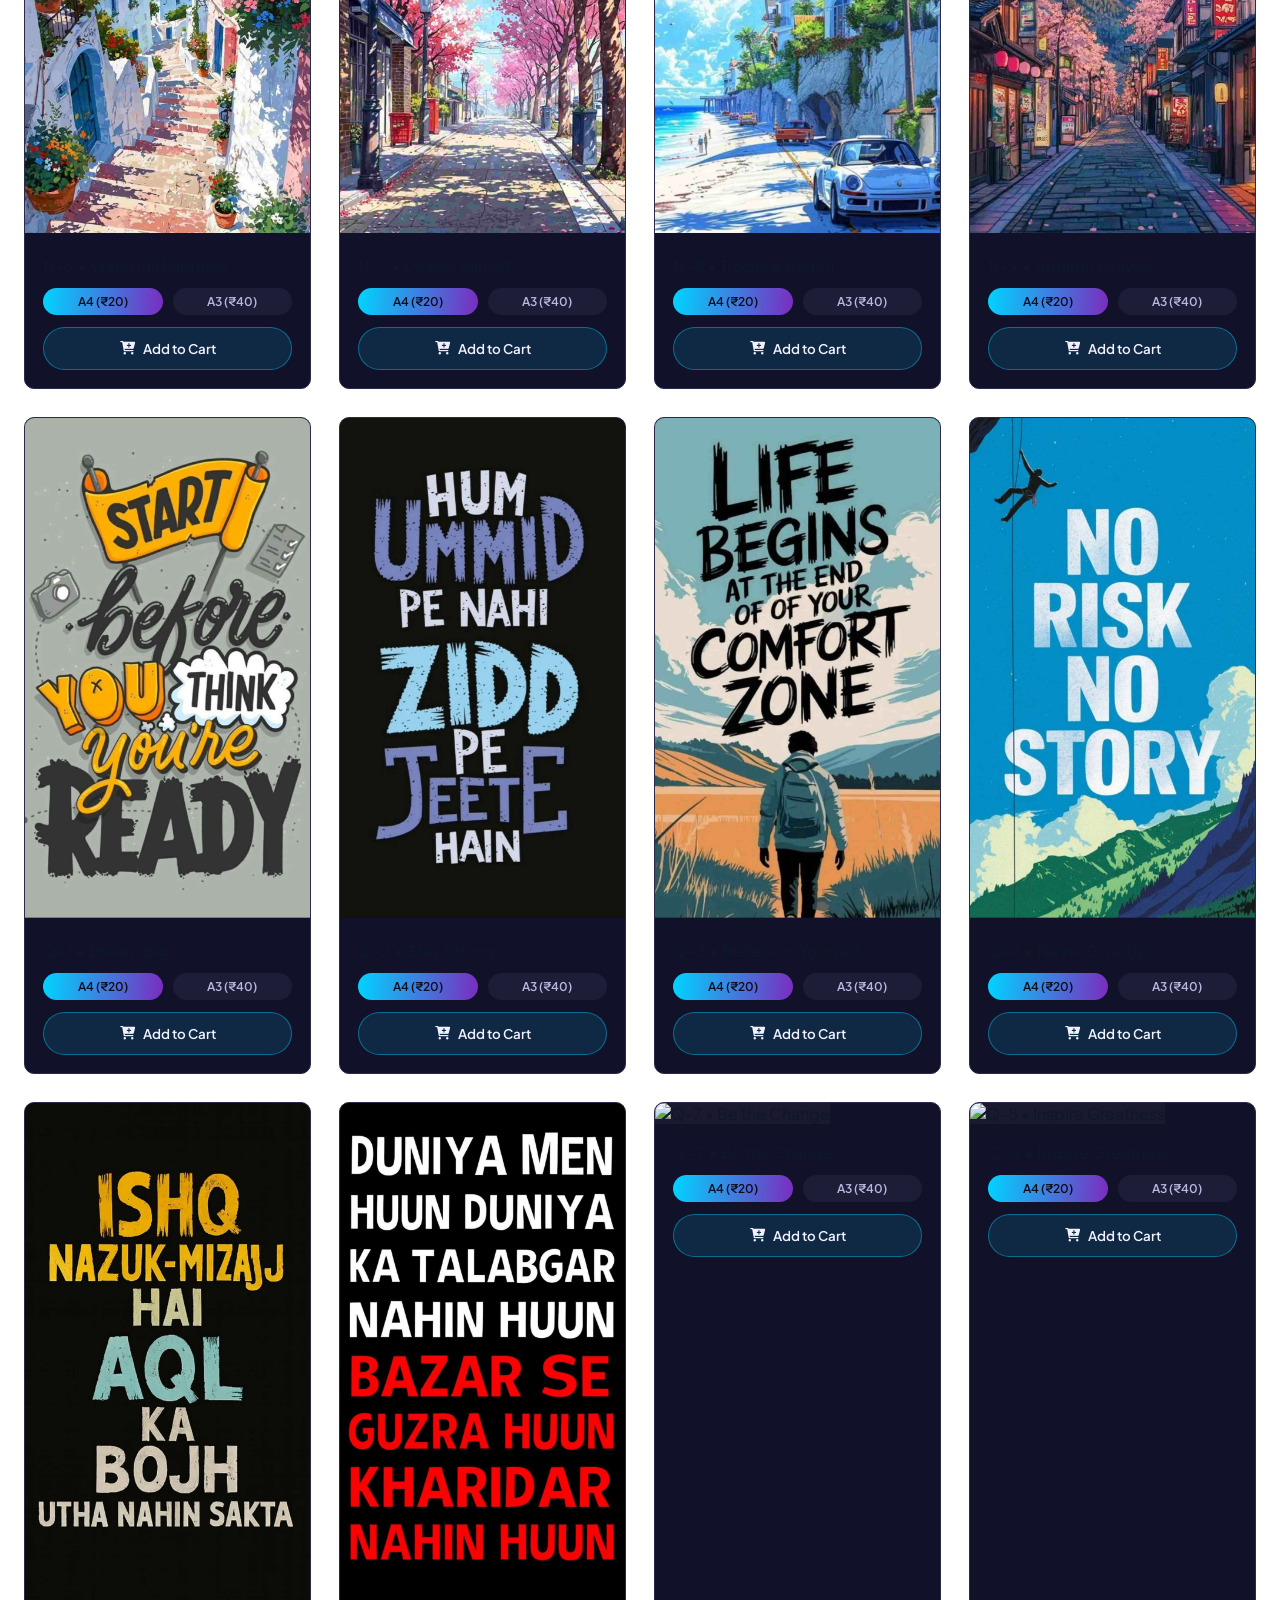
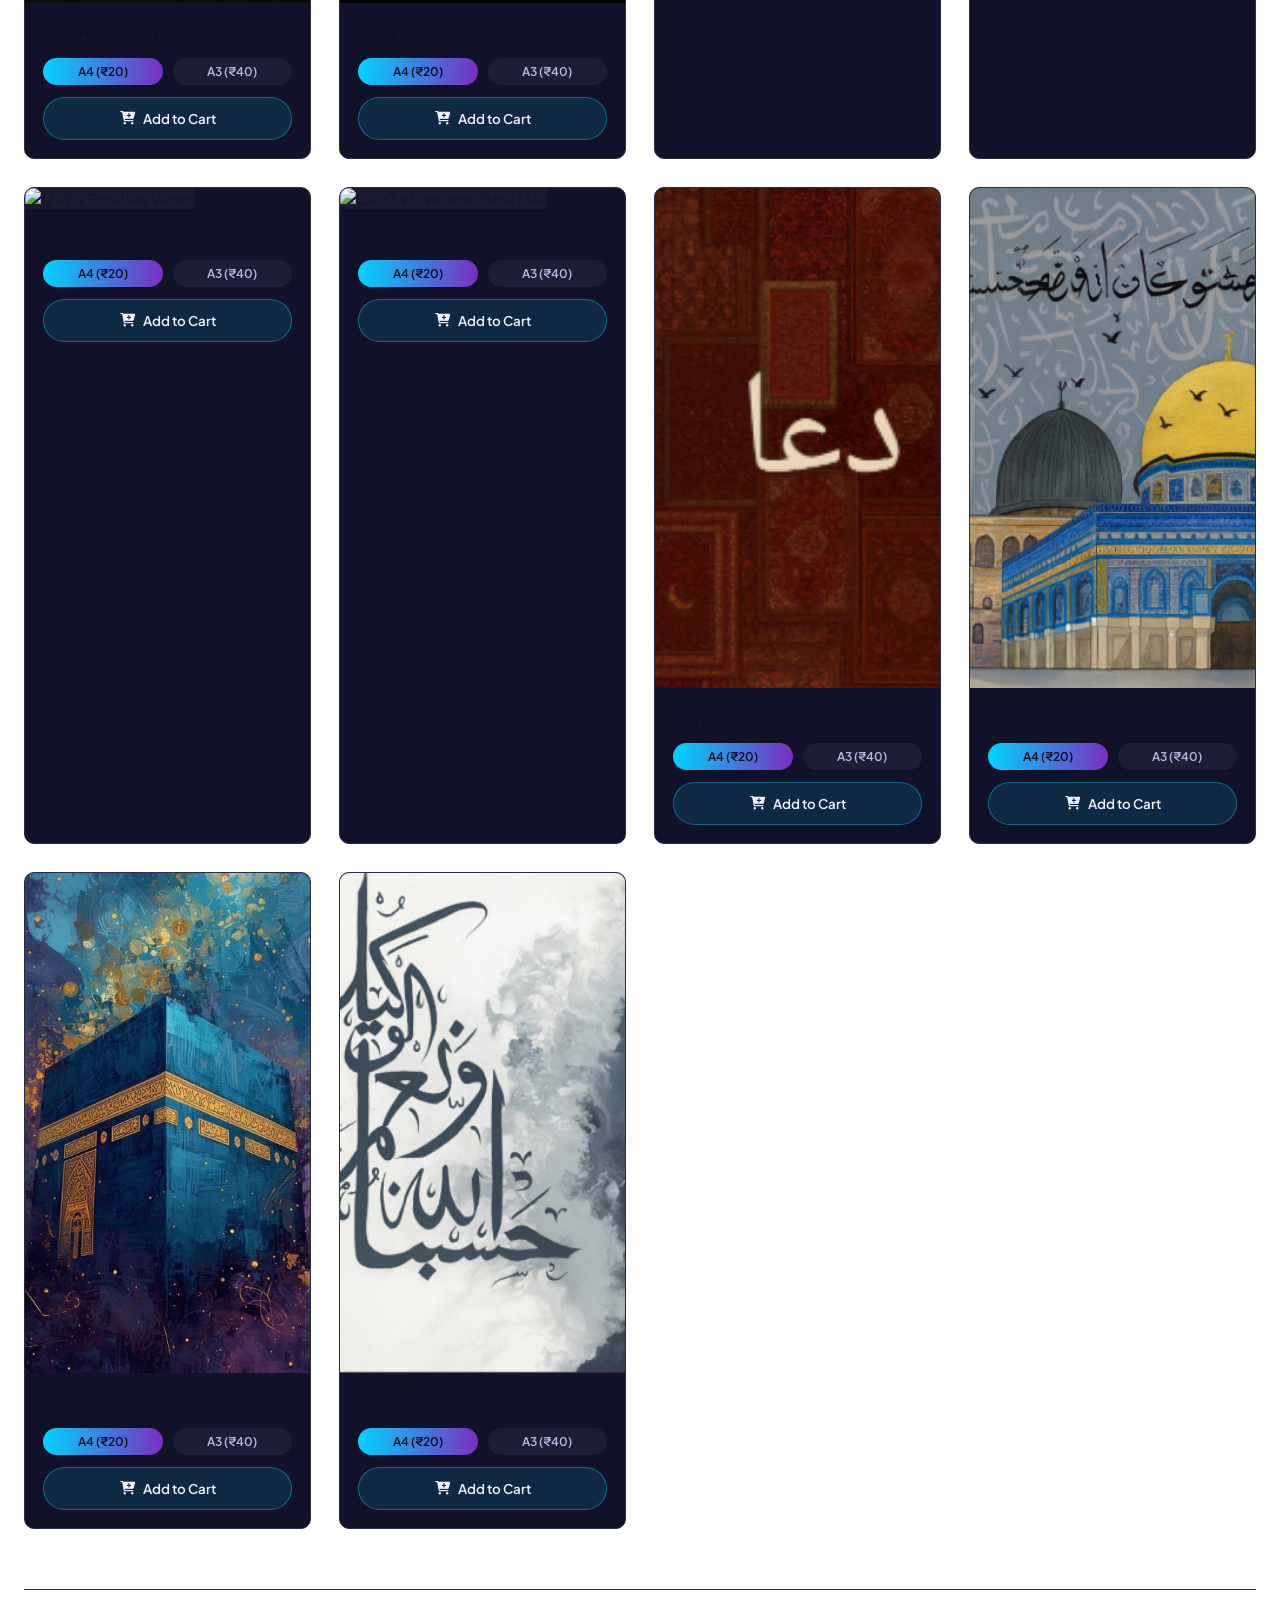
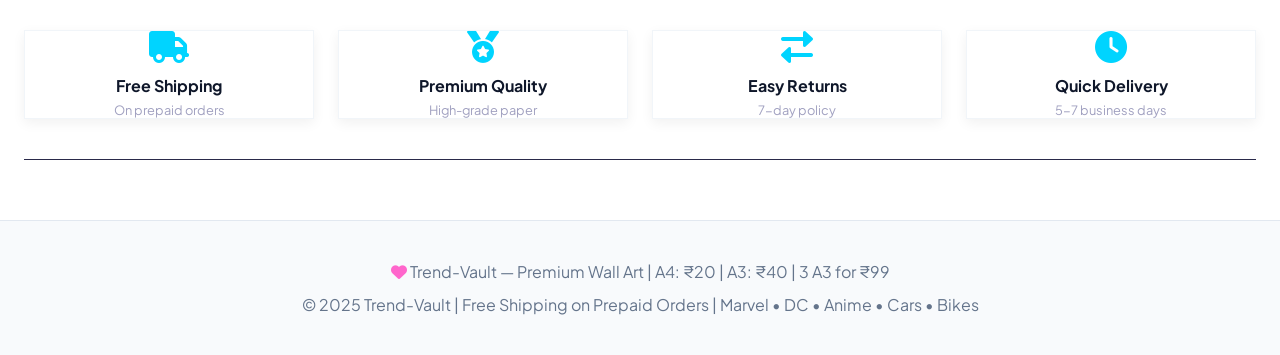
==== commit 81b50937: "upddated" ====
--- a/index.html
+++ b/index.html
@@ -1,6 +1,7 @@
 <!DOCTYPE html>
 <html lang="en">
 <head>
+  <link rel="stylesheet" href="css/theme.css">
   <meta charset="UTF-8">
   <meta name="viewport" content="width=device-width, initial-scale=1.0, user-scalable=yes">
   <script async src="https://www.googletagmanager.com/gtag/js?id=G-HCXW1XMCPK"></script>
@@ -39,7 +40,7 @@
     <div class="logo"><i class="fas fa-bolt"></i> TREND-VAULT</div>
     <ul class="nav-links">
       <li><a href="top-picks.html">Best Reviewed</a></li>
-      <li><a href="index.html" class="active">Posters</a></li>
+      <li><a href="index.html">Posters</a></li>
       <li><a href="books.html">Books</a></li>
     </ul>
     <div class="cart-icon" id="cartIcon">
--- a/css/theme.css
+++ b/css/theme.css
@@ -0,0 +1,170 @@
+/* =============================================
+   TREND-VAULT · BUTEN LIGHT THEME
+   ============================================= */
+
+/* Custom properties – use these in your own CSS later */
+:root {
+  --bg-primary: #FFFFFF;
+  --bg-secondary: #F8FAFC;
+  --bg-card: #FFFFFF;
+  --text-primary: #0F172A;
+  --text-secondary: #334155;
+  --text-muted: #64748B;
+  --accent: #3B82F6;           /* main blue – brand colour */
+  --accent-light: #EFF6FF;
+  --border: #E2E8F0;
+  --border-light: #F1F5F9;
+  --shadow-sm: 0 1px 2px rgba(0, 0, 0, 0.04);
+  --shadow-md: 0 4px 12px rgba(0, 0, 0, 0.06);
+  --radius: 12px;
+  --font-family: 'Inter', 'Plus Jakarta Sans', sans-serif;
+}
+
+/* ===== GLOBAL RESET ===== */
+body {
+  background: var(--bg-primary) !important;
+  color: var(--text-primary) !important;
+  font-family: var(--font-family);
+}
+
+/* ===== NAVBAR ===== */
+.navbar {
+  background: var(--bg-primary) !important;
+  box-shadow: var(--shadow-sm) !important;
+  backdrop-filter: none !important;               /* remove blur */
+}
+.logo {
+  background: none !important;
+  color: var(--text-primary) !important;
+  font-weight: 800;
+}
+.nav-links a {
+  color: var(--text-muted) !important;
+}
+.nav-links a:hover,
+.nav-links a.active {
+  color: var(--accent) !important;
+}
+
+/* ===== SIDEBAR (Best Reviewed & phone pages) ===== */
+.sidebar {
+  background: var(--bg-primary) !important;
+  border-right: 1px solid var(--border) !important;
+}
+.sidebar-header h3,
+.sidebar-menu a {
+  color: var(--text-secondary) !important;
+}
+.sidebar-menu a:hover,
+.sidebar-menu a.active-page {
+  background: var(--accent-light) !important;
+  color: var(--accent) !important;
+}
+.dropdown-container a {
+  color: var(--text-muted) !important;
+}
+.dropdown-container a:hover,
+.dropdown-container a.active-sub {
+  color: var(--accent) !important;
+}
+
+/* ===== CARDS & CONTAINERS ===== */
+.phone-card,
+.product-category > div,
+.feature,
+.offer-banner,
+.announcement-bar,
+.why-choose-section {   /* add your own class as needed */
+  background: var(--bg-card) !important;
+  border: 1px solid var(--border-light) !important;
+  box-shadow: var(--shadow-md) !important;
+}
+.phone-card h2,
+.product-category h3 {
+  color: var(--text-primary) !important;
+}
+.tagline {
+  color: var(--text-muted) !important;
+}
+
+/* ===== SPEC GRID (phone review cards) ===== */
+.spec-item {
+  background: var(--bg-secondary) !important;
+}
+.spec-item strong {
+  color: var(--accent) !important;
+}
+.spec-item span {
+  color: var(--text-secondary) !important;
+}
+
+/* ===== PRICE TAG ===== */
+.price-tag {
+  color: var(--accent) !important;
+  font-weight: 700;
+}
+
+/* ===== COMPARISON TABLE ===== */
+.comparison-table {
+  background: var(--bg-card) !important;
+  box-shadow: var(--shadow-md) !important;
+}
+.comparison-table th {
+  background: var(--bg-secondary) !important;
+  color: var(--text-secondary) !important;
+}
+.comparison-table td {
+  color: var(--text-secondary) !important;
+  border-bottom: 1px solid var(--border-light) !important;
+}
+.comparison-table td:first-child {
+  color: var(--accent) !important;
+  background: var(--accent-light) !important;
+}
+
+/* ===== BUTTONS & BADGES ===== */
+.btn,
+.checkout-btn,
+.category-tab,
+.layout-btn {
+  background: var(--accent) !important;
+  color: #FFFFFF !important;
+  border-radius: var(--radius) !important;
+  border: none !important;
+}
+.cat-badge {
+  background: var(--bg-secondary) !important;
+  color: var(--text-secondary) !important;
+  border: 1px solid var(--border) !important;
+}
+.cat-badge.active {
+  background: var(--accent) !important;
+  color: #FFFFFF !important;
+}
+
+/* ===== FOOTER ===== */
+footer {
+  background: var(--bg-secondary) !important;
+  border-top: 1px solid var(--border) !important;
+  color: var(--text-muted) !important;
+}
+
+/* ===== ANNOUNCEMENT BAR ===== */
+.announcement-bar {
+  background: var(--accent-light) !important;
+  color: var(--text-secondary) !important;
+  border-bottom: 1px solid var(--border-light);
+}
+
+/* ===== PHONE IMAGE PLACEHOLDER ===== */
+.phone-image-placeholder {
+  background: var(--bg-secondary) !important;
+  border: 2px dashed var(--border) !important;
+  color: var(--text-muted) !important;
+}
+
+/* ===== ADDITIONAL TWEAKS ===== */
+.toast-msg {
+  background: var(--accent) !important;
+  color: #FFF !important;
+}
